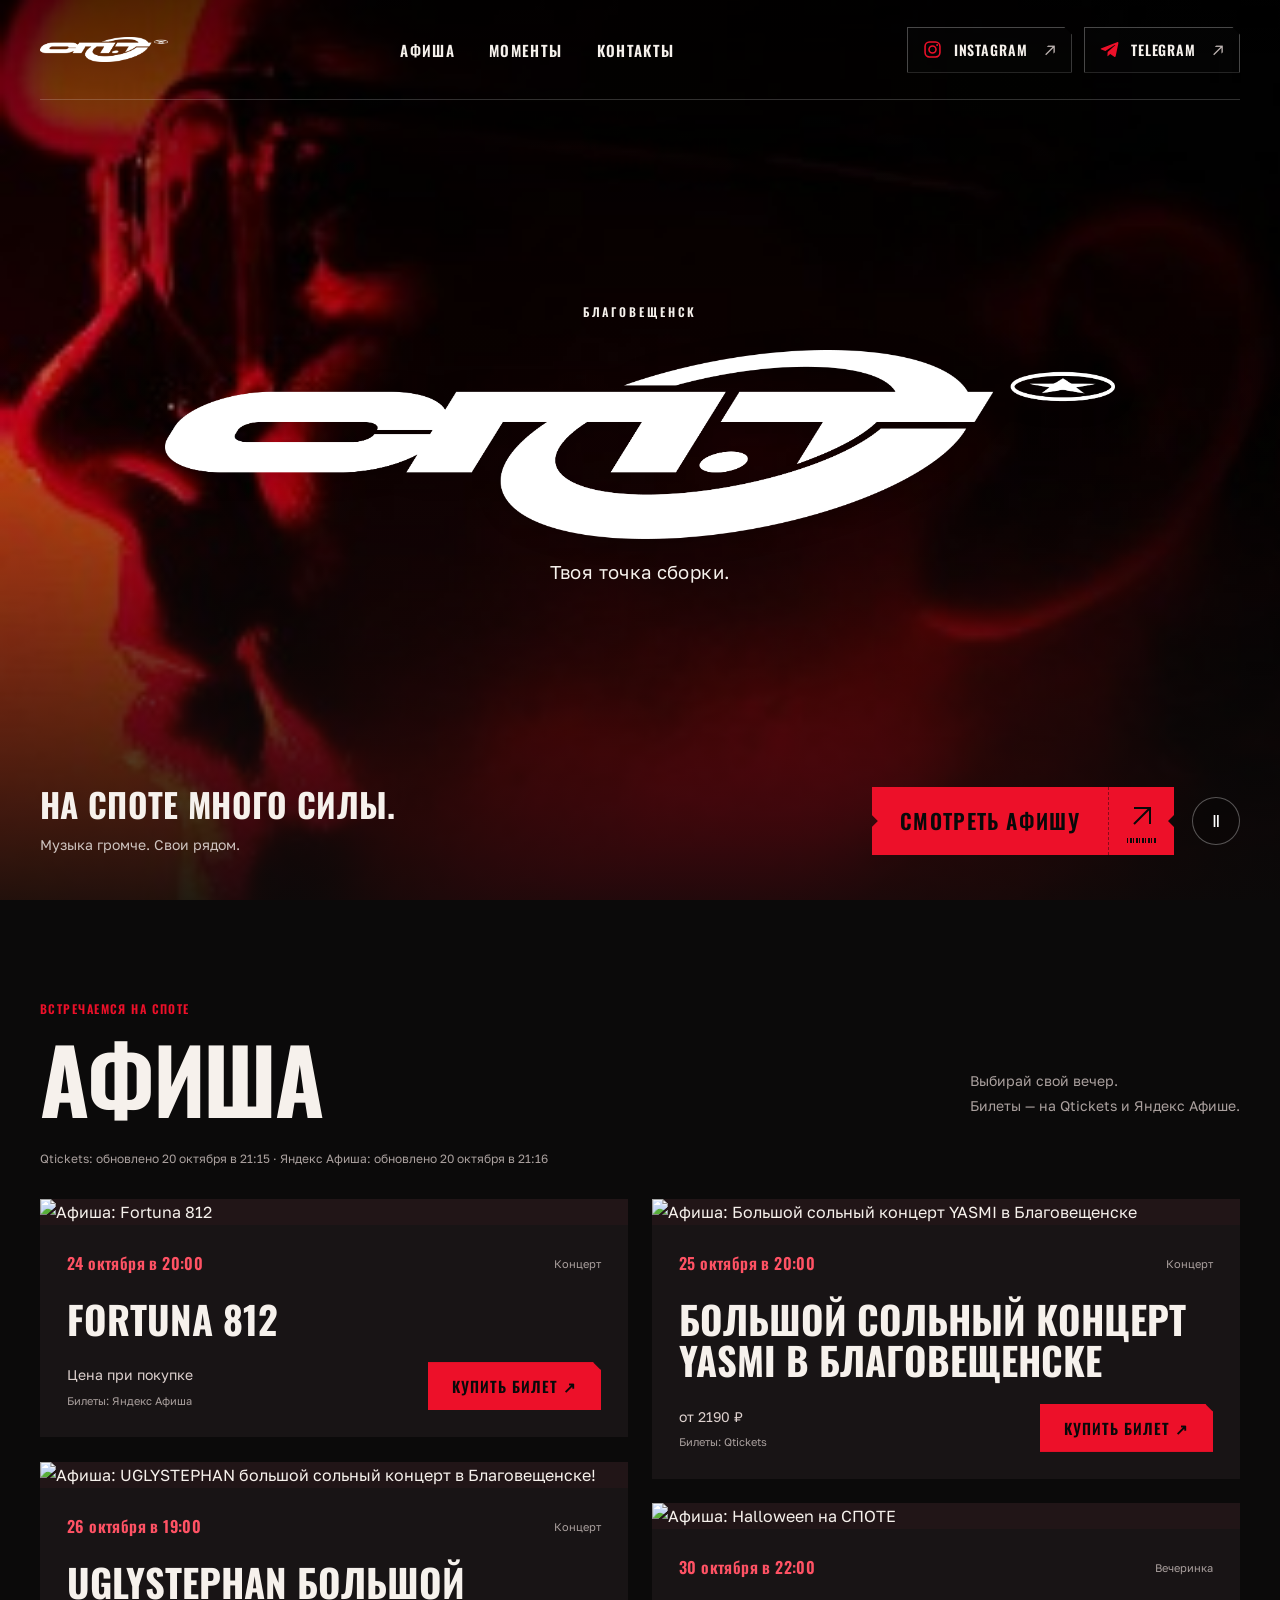
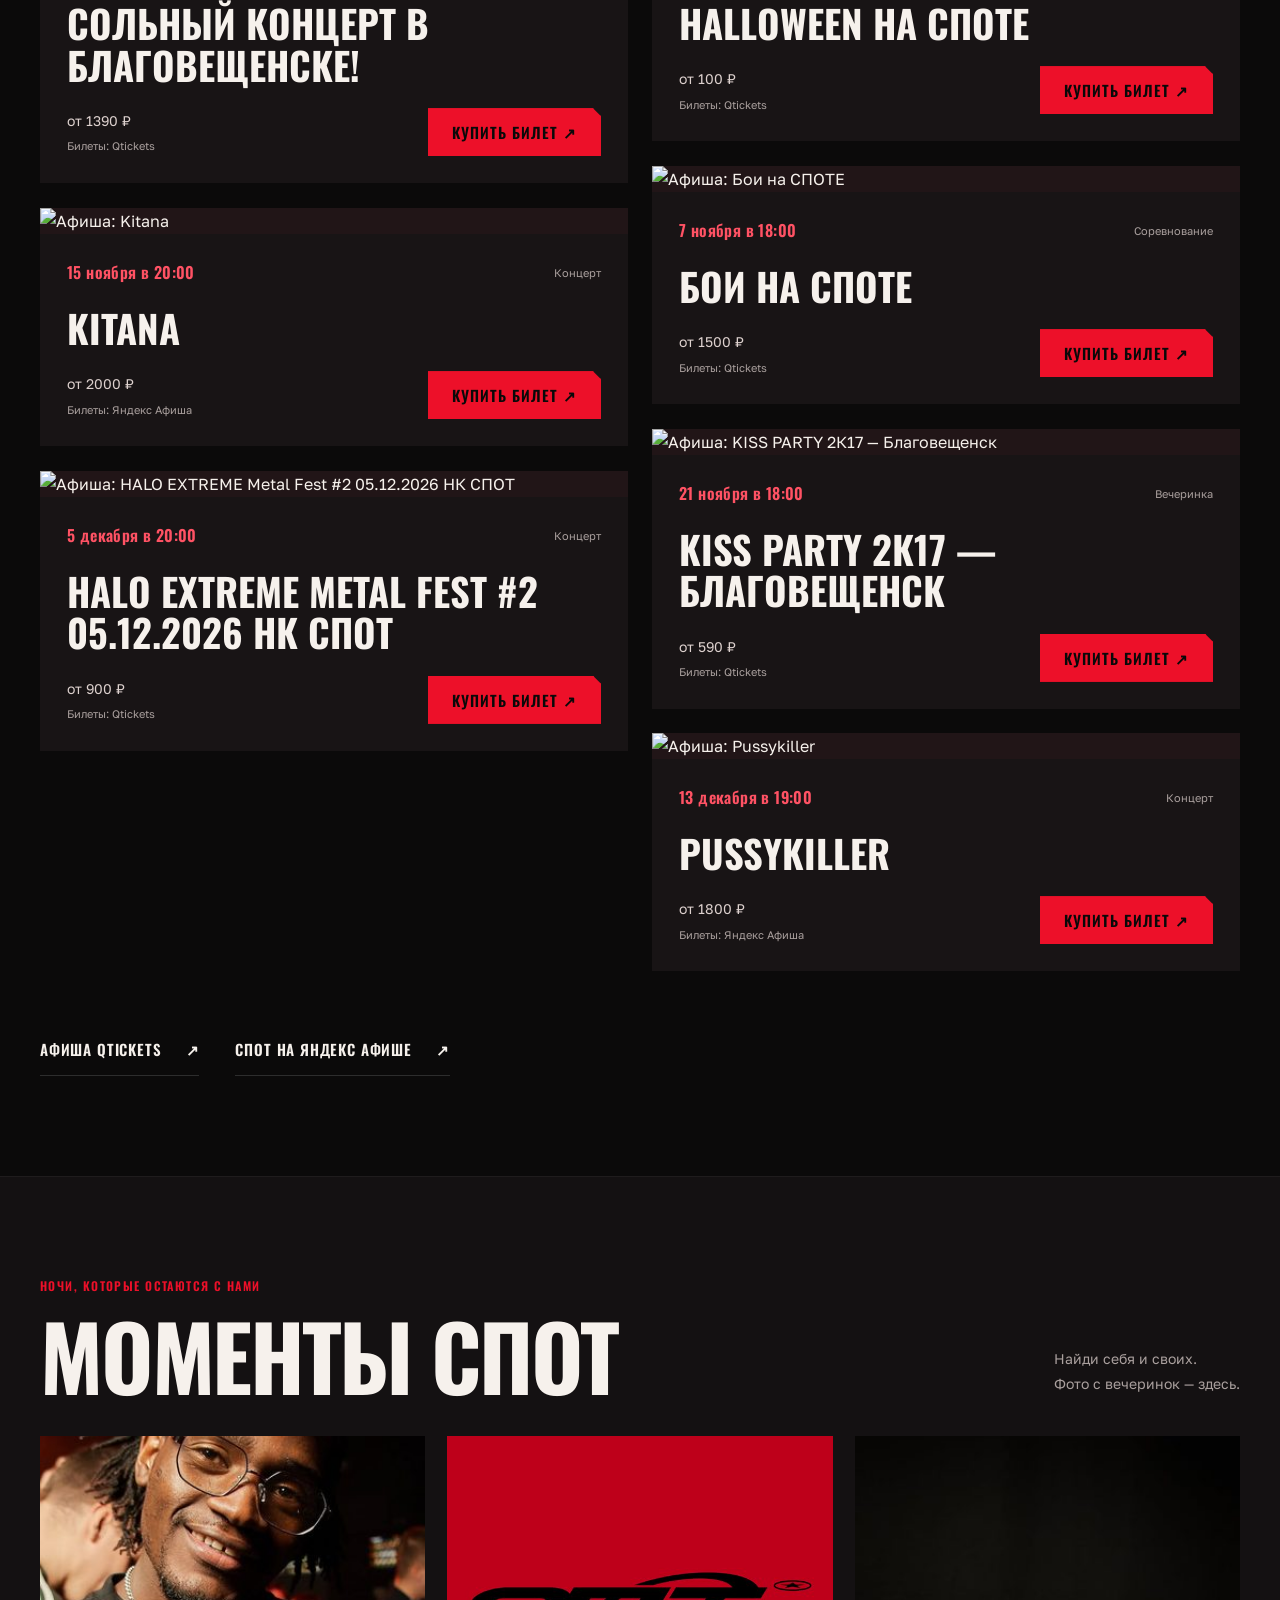
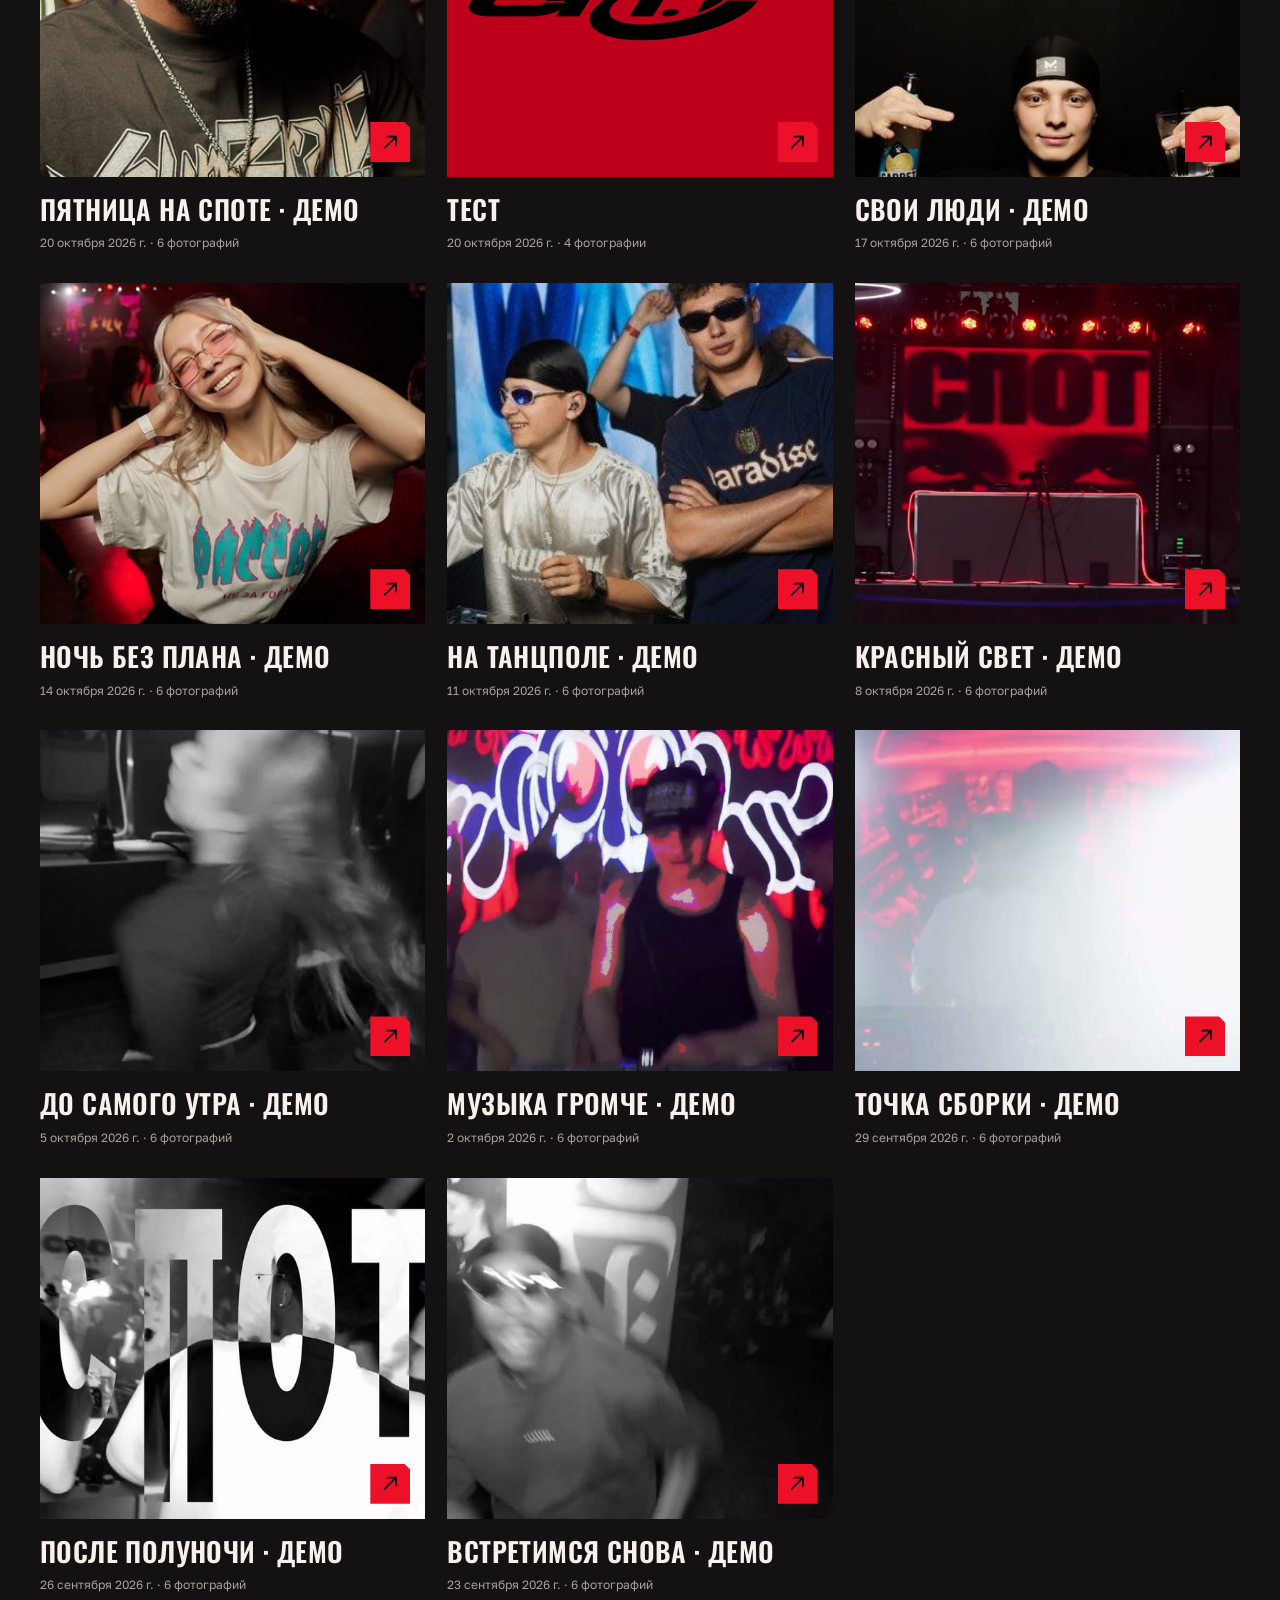
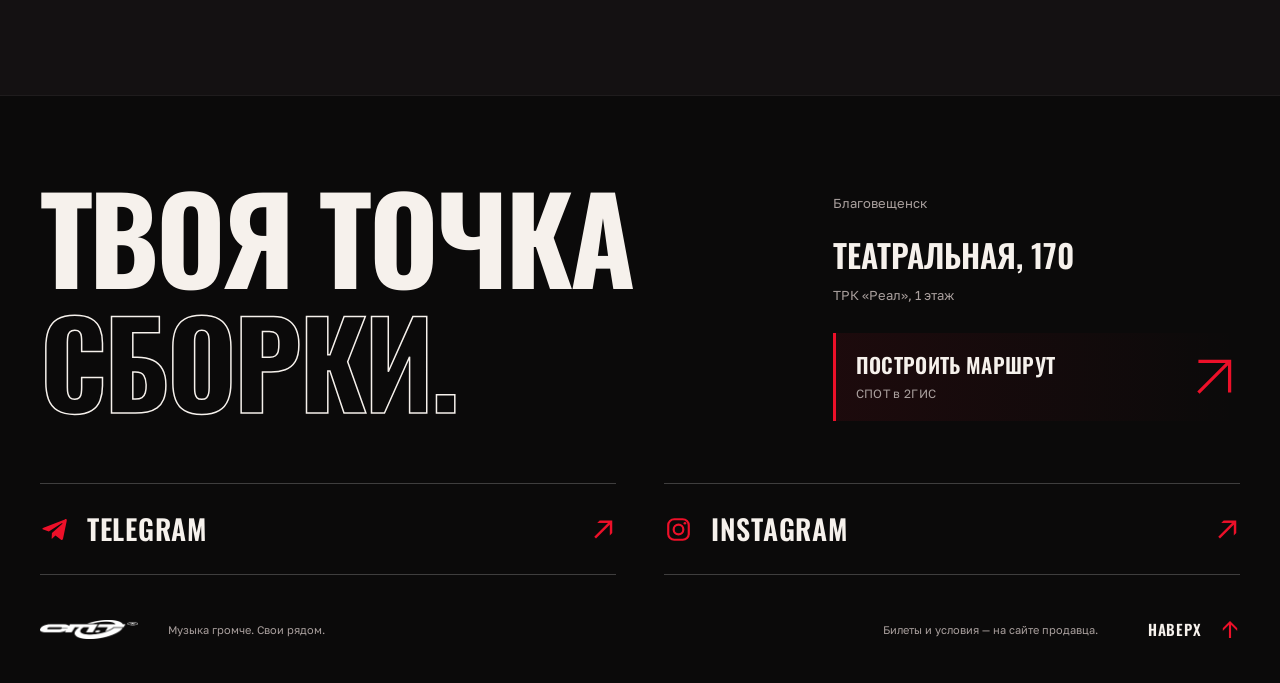
==== public-preview/index.html @ ce78217f "Publish SPOT website and public GitHub Pages preview" ====
<!doctype html>
<html lang="ru">
<head>
  <meta charset="utf-8">
  <meta name="viewport" content="width=device-width, initial-scale=1">
  <meta name="theme-color" content="#0b0a0a">
  <meta name="description" content="СПОТ в Благовещенске. Афиша концертов и вечеринок, билеты и фотографии с твоих любимых ночей.">
  <title>СПОТ — твоя точка сборки</title>
  <link rel="icon" href="assets/spot-logo.jpg">
  <link rel="preload" href="assets/golos-400.ttf" as="font" type="font/ttf" crossorigin>
  <link rel="preload" href="assets/oswald-700.ttf" as="font" type="font/ttf" crossorigin>
  <link rel="preload" href="assets/лого спот.png" as="image">
  <link rel="stylesheet" href="fonts.css">
  <link rel="stylesheet" href="styles.css">
  <link rel="stylesheet" href="assets/entry-loader.css">
  <script src="assets/entry-loader.js"></script>
  <script src="preview-adapter.js"></script>
  <script src="app.js" defer></script>
</head>
<body>
  <div id="entry-loader" class="entry-loader" aria-hidden="true">
    <div class="entry-logo" aria-hidden="true">
      <img class="entry-piece" src="assets/лого спот.png" alt="" width="6327" height="1258">
      <img class="entry-piece" src="assets/лого спот.png" alt="" width="6327" height="1258">
      <img class="entry-piece" src="assets/лого спот.png" alt="" width="6327" height="1258">
      <img class="entry-piece" src="assets/лого спот.png" alt="" width="6327" height="1258">
    </div>
    <svg class="entry-star" viewBox="0 0 50 50" fill="currentColor" aria-hidden="true"><path d="m25 2 6.7 14.1 15.5 2.3L36 29.4l2.6 15.5L25 37.6l-13.6 7.3L14 29.4 2.8 18.4l15.5-2.3Z"/></svg>
  </div>
  <a class="skip-link" href="#events">Перейти к афише</a>
  <main>
    <section class="hero" aria-label="Клуб СПОТ">
      <video id="hero-video" class="hero-video" autoplay muted loop playsinline preload="metadata" poster="assets/red-portrait.jpg" aria-label="Видео с вечеринок СПОТа"><source src="assets/spot-reel.mp4" type="video/mp4"></video>
      <div class="hero-shade" aria-hidden="true"></div>
      <header class="header wrap">
        <a class="brand" href="#" aria-label="СПОТ — на главную"><img src="assets/лого спот.png" alt="СПОТ" width="6327" height="1258"></a>
        <nav aria-label="Главная навигация"><a href="#events">Афиша</a><a href="#moments">Моменты</a><a href="#place">Контакты</a></nav>
        <div class="header-socials"><a class="social-link social-chip" href="https://www.instagram.com/spot.blg/" target="_blank" rel="noreferrer" aria-label="Instagram СПОТ — открыть в новой вкладке"><svg class="social-icon" viewBox="0 0 24 24" fill="none" aria-hidden="true" focusable="false"><rect x="3.5" y="3.5" width="17" height="17" rx="5" stroke="currentColor" stroke-width="1.8"/><circle cx="12" cy="12" r="4" stroke="currentColor" stroke-width="1.8"/><circle cx="17.3" cy="6.8" r="1.1" fill="currentColor"/></svg><span class="social-name">Instagram</span><span class="social-arrow" aria-hidden="true">↗</span></a><a class="social-link social-chip" href="https://t.me/spotblg" target="_blank" rel="noreferrer" aria-label="Telegram СПОТ — открыть в новой вкладке"><svg class="social-icon" viewBox="0 0 24 24" aria-hidden="true" focusable="false"><path fill="currentColor" d="M20.6 3.8 2.9 10.6c-1.2.5-1.2 1.2-.2 1.5l4.6 1.5 10.6-6.7c.5-.3 1-.1.6.3l-8.6 7.7-.3 4.7c.5 0 .7-.2 1-.5l2.2-2.1 4.6 3.4c.9.5 1.5.2 1.7-.9l3-14.5c.3-1.4-.5-2-1.5-1.4Z"/></svg><span class="social-name">Telegram</span><span class="social-arrow" aria-hidden="true">↗</span></a></div>
      </header>
      <div class="hero-center wrap"><span class="hero-city">Благовещенск</span><h1><img class="hero-logo" src="assets/лого спот.png" alt="СПОТ" width="6327" height="1258"></h1><p>Твоя точка сборки.</p></div>
      <div class="hero-bottom wrap"><div><p class="hero-motto">На СПОТе много силы.</p><p class="hero-note">Музыка громче. Свои рядом.</p></div><div class="hero-controls"><a class="button primary ticket-button" href="#events" aria-label="Смотреть афишу"><span class="ticket-label">Смотреть афишу</span><span class="ticket-stub" aria-hidden="true"><svg viewBox="0 0 28 28" fill="none"><path d="M6 6h16v16M22 6 6 22" stroke="currentColor" stroke-width="2"/></svg><span class="ticket-barcode"></span></span></a><button class="video-toggle" type="button" aria-label="Приостановить видео" aria-pressed="false"><span aria-hidden="true">Ⅱ</span></button></div></div>
    </section>
    <section class="section wrap" id="events" aria-labelledby="events-title">
      <div class="section-head"><div><span class="section-kicker">Встречаемся на СПОТе</span><h2 id="events-title">Афиша</h2></div><p>Выбирай свой вечер.<br>Билеты — на Qtickets и Яндекс Афише.</p></div>
      <p id="events-status" class="source-note" role="status">Загружаем афишу СПОТа…</p>
      <div id="events-grid" class="events-grid" aria-busy="true"></div>
      <div class="calendar-links"><a class="under-link" href="https://blagoveshensk.qtickets.events/" target="_blank" rel="noreferrer">Афиша Qtickets <span aria-hidden="true">↗</span></a><a class="under-link" href="https://afisha.yandex.ru/blagoveshchensk/concert/places/spot-blagoveshchensk" target="_blank" rel="noreferrer">СПОТ на Яндекс Афише <span aria-hidden="true">↗</span></a></div>
    </section>
    <section class="moments-section" id="moments" aria-labelledby="moments-title"><div class="wrap section">
      <div class="section-head"><div><span class="section-kicker">Ночи, которые остаются с нами</span><h2 id="moments-title">Моменты СПОТ</h2></div><p>Найди себя и своих.<br>Фото с вечеринок — здесь.</p></div>
      <div id="albums-grid" class="albums-grid" aria-busy="true"></div>
      <p id="albums-status" class="empty-message" role="status">Загружаем фотоальбомы…</p>
    </div></section>
  </main>
  <footer class="club-footer" id="place" aria-labelledby="place-title">
    <div class="footer-content wrap">
      <div class="footer-main">
        <h2 id="place-title">Твоя точка<br><span>сборки.</span></h2>
        <div class="footer-destination">
          <p class="footer-city">Благовещенск</p>
          <p class="footer-address">Театральная, 170<span>ТРК «Реал», 1 этаж</span></p>
          <a class="footer-route" href="https://2gis.ru/blagoveshensk/firm/70000001110675808" target="_blank" rel="noreferrer" aria-label="Построить маршрут в 2ГИС"><span>Построить маршрут<small>СПОТ в 2ГИС</small></span><svg viewBox="0 0 40 40" fill="none" aria-hidden="true"><path d="M8 8h24v24M32 8 8 32" stroke="currentColor" stroke-width="2.5"/></svg></a>
        </div>
      </div>
      <div class="footer-socials"><a class="social-link social-chip" href="https://t.me/spotblg" target="_blank" rel="noreferrer" aria-label="Telegram СПОТ — открыть в новой вкладке"><svg class="social-icon" viewBox="0 0 24 24" aria-hidden="true" focusable="false"><path fill="currentColor" d="M20.6 3.8 2.9 10.6c-1.2.5-1.2 1.2-.2 1.5l4.6 1.5 10.6-6.7c.5-.3 1-.1.6.3l-8.6 7.7-.3 4.7c.5 0 .7-.2 1-.5l2.2-2.1 4.6 3.4c.9.5 1.5.2 1.7-.9l3-14.5c.3-1.4-.5-2-1.5-1.4Z"/></svg><span class="social-name">Telegram</span><span class="social-arrow" aria-hidden="true">↗</span></a><a class="social-link social-chip" href="https://www.instagram.com/spot.blg/" target="_blank" rel="noreferrer" aria-label="Instagram СПОТ — открыть в новой вкладке"><svg class="social-icon" viewBox="0 0 24 24" fill="none" aria-hidden="true" focusable="false"><rect x="3.5" y="3.5" width="17" height="17" rx="5" stroke="currentColor" stroke-width="1.8"/><circle cx="12" cy="12" r="4" stroke="currentColor" stroke-width="1.8"/><circle cx="17.3" cy="6.8" r="1.1" fill="currentColor"/></svg><span class="social-name">Instagram</span><span class="social-arrow" aria-hidden="true">↗</span></a></div>
      <div class="footer-bottom"><a class="brand" href="#" aria-label="СПОТ — на главную"><img src="assets/лого спот.png" alt="СПОТ" width="6327" height="1258" loading="lazy"></a><span>Музыка громче. Свои рядом.</span><span>Билеты и условия — на сайте продавца.</span><a href="#" class="footer-top">Наверх <span aria-hidden="true">↑</span></a></div>
    </div>
  </footer>
  <dialog id="album-dialog" class="album-dialog" aria-labelledby="album-title">
    <div class="album-toolbar"><div><p class="album-meta" id="album-meta"></p><h2 id="album-title">Фотоальбом</h2></div><div class="album-tools"><a id="download-album" class="button subtle" href="#">Скачать альбом <span aria-hidden="true">↓</span></a><button class="icon-button close-dialog" type="button" aria-label="Закрыть альбом">×</button></div></div>
    <p id="album-error" class="empty-message" role="status"></p><div id="photo-grid" class="photo-grid"></div>
    <div id="photo-viewer" class="photo-viewer" hidden><div class="viewer-top"><button id="back-to-album" class="button subtle" type="button">← Все фотографии</button><span id="photo-counter" aria-live="polite"></span><button class="icon-button close-dialog" type="button" aria-label="Закрыть просмотр">×</button></div><div class="viewer-stage"><button id="previous-photo" class="viewer-arrow previous" type="button" aria-label="Предыдущая фотография">←</button><img id="full-photo" alt=""><button id="next-photo" class="viewer-arrow next" type="button" aria-label="Следующая фотография">→</button></div><div class="viewer-bottom"><span id="photo-filename"></span><a id="download-photo" class="button primary" href="#" download>Скачать оригинал <span aria-hidden="true">↓</span></a></div></div>
  </dialog>
</body>
</html>
---- public-preview/fonts.css ----
@font-face{font-family:'Golos Text';src:url('assets/golos-400.ttf') format('truetype');font-style:normal;font-weight:400;font-display:swap}
@font-face{font-family:'Golos Text';src:url('assets/golos-500.ttf') format('truetype');font-style:normal;font-weight:500;font-display:swap}
@font-face{font-family:'Golos Text';src:url('assets/golos-600.ttf') format('truetype');font-style:normal;font-weight:600;font-display:swap}
@font-face{font-family:'Golos Text';src:url('assets/golos-700.ttf') format('truetype');font-style:normal;font-weight:700;font-display:swap}
@font-face{font-family:Oswald;src:url('assets/oswald-600.ttf') format('truetype');font-style:normal;font-weight:600;font-display:swap}
@font-face{font-family:Oswald;src:url('assets/oswald-700.ttf') format('truetype');font-style:normal;font-weight:700;font-display:swap}
---- public-preview/styles.css ----
:root{--bg:#0b0a0a;--surface:#181516;--text:#f6f1ec;--muted:#aaa09e;--red:#ed1029;--line:#ffffff24;--font:Arial,Helvetica,sans-serif;color-scheme:dark}
*{box-sizing:border-box}html{scroll-behavior:smooth;scroll-padding-top:24px}body{margin:0;background:var(--bg);color:var(--text);font:14px/1.6 var(--font);-webkit-font-smoothing:antialiased}a{color:inherit;text-decoration:none}button,input{font:inherit}button{cursor:pointer}button:disabled{cursor:wait;opacity:.6}a,button{touch-action:manipulation;-webkit-tap-highlight-color:transparent}img{max-width:100%}a:focus-visible,button:focus-visible{outline:2px solid white;outline-offset:5px}::selection{background:var(--red);color:#fff}[hidden]{display:none!important}.wrap{width:min(1320px,calc(100% - 80px));margin-inline:auto}.skip-link{position:fixed;top:12px;left:12px;padding:12px;background:var(--red);transform:translateY(-150%);z-index:100}.skip-link:focus{transform:none}
.hero{height:min(960px,100svh);min-height:610px;position:relative;isolation:isolate;display:flex;flex-direction:column;overflow:hidden;background:#160b0e}.hero-video{position:absolute;inset:0;width:100%;height:100%;object-fit:cover;object-position:center 40%;z-index:-3}.hero-shade{position:absolute;inset:0;z-index:-2;background:linear-gradient(#0009,transparent 35%,#09090915 50%,#0b0a0ae0),#0003}.header{height:100px;flex:0 0 auto;display:flex;align-items:center;justify-content:space-between;border-bottom:1px solid #ffffff30;gap:22px}.brand{display:inline-flex;line-height:0}.brand img{width:128px;height:auto;filter:invert(1)}nav{display:flex;gap:40px}nav a,.social-link{font-size:12px;font-weight:600}.social-link{display:flex;align-items:center;gap:26px}nav a:hover,.social-link:hover{color:#ff5264}.hero-center{margin-block:auto;text-align:center;padding:55px 0}.hero-city{font-size:11px;letter-spacing:.3em;text-transform:uppercase}.hero-center h1{margin:26px auto 18px;line-height:0;width:min(950px,86%)}.hero-logo{width:100%;height:auto;filter:invert(1);drop-shadow:0 2px 12px #000}.hero-center>p{font-size:clamp(14px,1.5vw,20px);letter-spacing:.06em;margin:0}.hero-bottom{display:flex;justify-content:space-between;align-items:center;padding-bottom:44px;gap:24px}.hero-motto{font-size:clamp(20px,2.1vw,30px);font-weight:800;letter-spacing:-.03em;margin:0 0 4px}.hero-note{font-size:12px;color:#c8bfbb;margin:0}.hero-controls{display:flex;align-items:center;gap:14px}.button{display:inline-flex;align-items:center;justify-content:center;gap:28px;padding:14px 22px;min-height:48px;border:1px solid transparent;font-size:12px;font-weight:600;line-height:1.4;color:var(--text);text-decoration:none;transition:background .2s,border-color .2s}.button.primary{background:var(--red);border-color:var(--red)}.button.primary:hover{background:#ff2941}.button.subtle{background:transparent;border-color:var(--line)}.button.subtle:hover{border-color:#ffffff80}.video-toggle,.icon-button{display:grid;place-items:center;width:48px;height:48px;border:1px solid #ffffff50;background:#0002;color:#fff;font-size:20px;flex-shrink:0}.video-toggle{border-radius:50%;font-size:16px}.video-toggle:hover{background:#ffffff20}.section{padding-block:100px}.section-head{display:flex;justify-content:space-between;align-items:flex-end;gap:30px;margin-bottom:35px}.section-kicker{font-size:10px;letter-spacing:.13em;color:var(--red);display:block;margin-bottom:14px}.section-head h2,.place h2{font-size:clamp(46px,6.3vw,80px);line-height:1.02;letter-spacing:-.05em;margin:0;font-weight:800}.section-head>p{font-size:12px;color:var(--muted);line-height:1.8;margin:0 0 4px;max-width:300px}.source-note{color:var(--muted);font-size:10px;margin:-14px 0 30px;min-height:16px}.events-grid{display:grid;grid-template-columns:repeat(2,minmax(0,1fr));gap:24px}.event{background:#181415;display:flex;flex-direction:column;min-width:0}.event-poster{display:block;width:100%;height:auto;aspect-ratio:auto;object-fit:contain;background:#211517}.event-info{padding:25px 26px;display:flex;flex-direction:column;gap:18px;flex:1}.event-meta,.event-bottom{display:flex;align-items:center;justify-content:space-between;gap:12px;flex-wrap:wrap}.event-date{color:#ff5264;font-size:12px}.event-category{font-size:10px;color:var(--muted)}.event h3{font-size:clamp(23px,2.7vw,36px);line-height:1.12;margin:0;font-weight:800;letter-spacing:-.03em}.event-bottom{margin-top:auto}.event-price{font-size:12px;color:#ddd1ce}.event .button{min-height:44px;padding:12px 18px;font-size:11px;gap:20px}.under-link{display:inline-flex;gap:45px;padding-block:13px;border-bottom:1px solid var(--line);margin-top:27px;font-size:11px}.under-link:hover{color:var(--red)}.moments-section{background:#141112;border-block:1px solid #ffffff0c}.albums-grid{display:grid;grid-template-columns:repeat(3,minmax(0,1fr));gap:30px 22px}.album-card{border:0;background:none;color:var(--text);padding:0;text-align:left;min-width:0}.album-cover{aspect-ratio:1.13;position:relative;overflow:hidden;background:#25171b}.album-cover img{display:block;width:100%;height:100%;object-fit:cover;transition:transform .4s}.album-card:hover img{transform:scale(1.035)}.album-open{position:absolute;bottom:15px;right:15px;width:38px;height:38px;border-radius:50%;background:var(--red);display:grid;place-items:center;font-size:20px}.album-card h3{font-size:19px;line-height:1.3;margin:17px 0 7px;letter-spacing:-.025em}.album-card p{color:var(--muted);font-size:11px;margin:0}.empty-message{font-size:13px;line-height:1.8;color:var(--muted);padding-block:22px;max-width:520px}.empty-message:empty{display:none}.place{padding:58px;display:grid;grid-template-columns:1fr 1fr;gap:50px;background:#1a1516;border-left:3px solid var(--red)}.place h2{font-size:clamp(48px,5.5vw,74px)}.place-details>p{font-size:12px;color:var(--muted)}.place-details .address{font-size:22px;line-height:1.6;color:var(--text);margin-top:0}.place-socials{display:flex;gap:30px;font-size:11px;margin-top:23px}.place-socials a:hover{color:var(--red)}footer{display:flex;justify-content:space-between;align-items:center;gap:24px;padding-block:35px;border-top:1px solid var(--line);font-size:10px;color:var(--muted)}footer .brand img{width:95px}
/* One accessible dialog hosts both the album grid and its photograph viewer. */
body.dialog-open{overflow:hidden}.album-dialog{width:min(1280px,calc(100% - 48px));max-height:92svh;border:1px solid #ffffff25;padding:30px;background:#121010;color:var(--text);overscroll-behavior:contain}.album-dialog::backdrop{background:#000d;backdrop-filter:blur(6px)}.album-toolbar{display:flex;justify-content:space-between;gap:24px;align-items:flex-start;margin-bottom:30px}.album-toolbar h2{font-size:clamp(24px,3vw,40px);line-height:1.2;letter-spacing:-.035em;margin:4px 0 0;overflow-wrap:anywhere}.album-meta{font-size:11px;color:var(--muted);margin:0}.album-tools{display:flex;gap:12px;align-items:center}.icon-button{background:transparent;border-color:var(--line);font-size:28px}.photo-grid{display:grid;grid-template-columns:repeat(4,minmax(0,1fr));gap:12px}.photo-tile{padding:0;border:0;background:#20191a;position:relative;aspect-ratio:1;overflow:hidden}.photo-tile img{display:block;width:100%;height:100%;object-fit:cover;transition:opacity .2s}.photo-tile:hover img{opacity:.75}.photo-viewer{position:fixed;inset:0;z-index:3;background:#0d0b0b;display:flex;flex-direction:column;padding:22px 28px;overscroll-behavior:contain}.viewer-top,.viewer-bottom{display:flex;justify-content:space-between;gap:20px;align-items:center;flex:0 0 auto;font-size:11px;color:var(--muted)}.viewer-top .button{min-height:42px;padding:10px 16px}.viewer-top .icon-button{width:42px;height:42px}.viewer-stage{min-height:0;flex:1;position:relative;display:flex;justify-content:center;align-items:center;margin-block:16px}.viewer-stage>img{display:block;width:100%;height:100%;object-fit:contain}.viewer-arrow{position:absolute;top:50%;transform:translateY(-50%);width:46px;height:46px;background:#0b0a0abb;border:1px solid #ffffff50;color:#fff;font-size:23px;z-index:1;border-radius:50%}.viewer-arrow.previous{left:0}.viewer-arrow.next{right:0}.viewer-bottom{padding-top:5px}.viewer-bottom>span{overflow:hidden;text-overflow:ellipsis;white-space:nowrap}.viewer-bottom .button{flex-shrink:0}
@media(min-width:1800px){.hero-center h1{width:1000px}}@media(max-width:900px){.wrap{width:calc(100% - 48px)}.header{height:82px}nav{gap:25px}.hero{min-height:620px}.hero-center h1{width:94%}.section{padding-block:75px}.section-head h2{font-size:56px}.albums-grid{grid-template-columns:repeat(2,minmax(0,1fr))}.event-info{padding:22px}.place{padding:38px;gap:25px}.photo-grid{grid-template-columns:repeat(3,minmax(0,1fr))}.album-tools .button{gap:15px;font-size:11px;padding-inline:15px}}
@media(max-width:600px){.wrap{width:calc(100% - 36px)}.hero{height:92svh;min-height:560px;max-height:860px}.header{height:76px;gap:16px}.brand img{width:90px}nav{gap:19px}nav a{font-size:11px}nav a:last-child{display:none}.header .social-link{font-size:10px;gap:8px}.hero-center{padding:40px 0}.hero-center h1{width:100%;margin-block:26px 22px}.hero-city{font-size:9px;letter-spacing:.25em}.hero-center>p{font-size:14px}.hero-video{object-position:48% center}.hero-bottom{display:block;padding-bottom:28px}.hero-motto{font-size:24px}.hero-note{font-size:11px}.hero-controls{margin-top:22px;justify-content:space-between}.hero-controls .button{min-height:48px;gap:28px}.video-toggle{width:44px;height:44px}.section{padding-block:60px}.section-head{flex-direction:column;align-items:flex-start;gap:20px;margin-bottom:28px}.section-head h2{font-size:clamp(42px,10.5vw,62px)}.section-kicker{font-size:9px;margin-bottom:11px}.section-head>p{font-size:11px}.source-note{font-size:9px;line-height:1.7;margin-top:-8px}.events-grid{grid-template-columns:1fr;gap:20px}.event-info{padding:22px;gap:19px}.event h3{font-size:29px}.event-date{font-size:12px}.event-category{font-size:9px}.albums-grid{gap:26px 12px}.album-cover{aspect-ratio:.86}.album-open{bottom:10px;right:10px;width:30px;height:30px;font-size:17px}.album-card h3{font-size:16px;margin-top:13px;overflow-wrap:anywhere}.album-card p{font-size:9px}.empty-message{font-size:12px}.place{grid-template-columns:1fr;padding:30px 24px;gap:30px}.place h2{font-size:53px}.place-details .address{font-size:19px}footer{align-items:flex-start;flex-wrap:wrap;gap:22px;font-size:9px}footer>span:last-child{width:100%}.album-dialog{width:100%;height:100svh;max-height:100svh;max-width:100%;margin:0;border:0;padding:22px 16px}.album-toolbar{gap:15px;flex-wrap:wrap;margin-bottom:24px}.album-toolbar>div:first-child{max-width:calc(100% - 60px)}.album-toolbar h2{font-size:27px}.album-tools{width:100%;justify-content:space-between}.album-tools .icon-button{position:absolute;right:16px;top:22px;width:40px;height:40px}.album-tools .button{min-height:42px;font-size:10px}.photo-grid{grid-template-columns:repeat(2,minmax(0,1fr));gap:8px}.photo-viewer{padding:15px 12px max(18px,env(safe-area-inset-bottom))}.viewer-top{gap:9px}.viewer-top .button{font-size:10px;padding-inline:10px;gap:10px}.viewer-top .icon-button{width:36px;height:36px}.viewer-stage{margin-block:13px}.viewer-arrow{width:36px;height:36px;font-size:20px}.viewer-bottom{gap:10px;flex-wrap:wrap;justify-content:center}.viewer-bottom>span{width:100%;text-align:center;font-size:9px}.viewer-bottom .button{font-size:11px}.album-meta{font-size:10px}}
@media(prefers-reduced-motion:reduce){html{scroll-behavior:auto}*,*:before,*:after{transition:none!important;animation:none!important}}

/* Club-poster typography: condensed display type, ticket cuts and social stamps. */
:root{--font:'Golos Text',Arial,sans-serif;--display:Oswald,'Arial Narrow',Impact,sans-serif}
body{font-size:16px;line-height:1.65}
.hero-logo{filter:invert(1) drop-shadow(0 3px 12px #0003)}
nav{gap:34px}
nav a{font:600 15px/1.2 var(--display);text-transform:uppercase;letter-spacing:.09em;position:relative;padding-block:12px}
nav a:after{content:'';position:absolute;left:0;bottom:4px;width:0;height:2px;background:var(--red);transition:width .2s ease}
nav a:hover:after,nav a:focus-visible:after{width:100%}
.header-socials{display:flex;align-items:center;gap:12px}
.social-link{position:relative;display:inline-flex;align-items:center;justify-content:flex-start;gap:11px;min-height:46px;padding:10px 14px;background:#09090970;border:1px solid #ffffff45;color:var(--text);font:600 14px/1 var(--display);letter-spacing:.065em;text-transform:uppercase;clip-path:polygon(0 0,calc(100% - 8px) 0,100% 8px,100% 100%,0 100%);transition:color .22s,background .22s,border-color .22s}
.social-icon{display:block;width:21px;height:21px;flex-shrink:0;color:var(--red);transition:color .22s,transform .22s}
.social-arrow{font:400 16px/1 var(--font);margin-left:5px;color:#bfb5b3;transition:color .22s,transform .22s}
.social-link:hover,.place-socials .social-link:hover{color:#0b0a0a;background:var(--red);border-color:var(--red)}
.social-link:hover .social-icon,.social-link:hover .social-arrow{color:#0b0a0a}
.social-link:hover .social-icon{transform:rotate(-8deg)}
.social-link:hover .social-arrow{transform:translate(2px,-2px)}
.social-link:focus-visible{outline:none;background:var(--red);color:#0b0a0a;box-shadow:inset 0 0 0 2px white}
.social-link:focus-visible .social-icon,.social-link:focus-visible .social-arrow{color:#0b0a0a}
.hero-city{font:600 12px/1.4 var(--display);letter-spacing:.24em;text-transform:uppercase}
.hero-center>p{font-size:clamp(15px,1.45vw,20px);letter-spacing:.02em}
.hero-motto{font:700 clamp(25px,2.6vw,36px)/1.14 var(--display);letter-spacing:.01em;text-transform:uppercase;margin-bottom:9px}
.hero-note{font-size:14px;color:#cfc4c0}
.hero-controls{gap:18px}
.button{position:relative;min-height:52px;padding:15px 25px;border-radius:0;font:600 16px/1.2 var(--display);letter-spacing:.075em;text-transform:uppercase;gap:28px}
.button.primary{background:var(--red);border-color:var(--red);color:#090909;clip-path:polygon(0 0,calc(100% - 8px) 0,100% 8px,100% 100%,0 100%)}
.button.primary:hover{background:#ff3149;border-color:#ff3149}
.button.primary:focus-visible{outline:none;box-shadow:inset 0 0 0 2px #fff}
.hero-controls>.ticket-button{min-width:284px;min-height:68px;align-items:stretch;justify-content:space-between;gap:0;padding:0;border:0;clip-path:polygon(0 0,100% 0,100% calc(50% - 6px),calc(100% - 6px) 50%,100% calc(50% + 6px),100% 100%,0 100%,0 calc(50% + 6px),6px 50%,0 calc(50% - 6px));transition:background .22s,transform .22s}
.ticket-label{display:flex;align-items:center;padding:18px 28px;font:600 21px/1.1 var(--display);letter-spacing:.065em;white-space:nowrap}
.ticket-stub{position:relative;width:66px;flex-shrink:0;display:flex;align-items:center;justify-content:center;border-left:1px dashed #09090970;padding-bottom:10px}
.ticket-stub svg{width:28px;height:28px;transition:transform .25s}
.ticket-barcode{position:absolute;bottom:12px;left:18px;right:18px;height:5px;background:repeating-linear-gradient(90deg,#090909 0 1px,transparent 1px 3px,#090909 3px 5px,transparent 5px 6px)}
.ticket-button:hover{transform:translateY(-3px)}
.ticket-button:hover .ticket-stub svg{transform:translate(3px,-3px)}
.video-toggle{width:48px;height:48px;font-size:17px}
.section-head{gap:36px;margin-bottom:36px}
.events-grid{align-items:start}
@media(min-width:601px){.events-grid{grid-auto-rows:1px;row-gap:0}}
@media(max-width:600px){.event{grid-row-end:auto!important}}
.event-price-line{display:flex;flex-direction:column;gap:6px}
.event-source{font-size:11px;line-height:1.5;color:var(--muted)}
.calendar-links{display:flex;flex-wrap:wrap;gap:8px 36px}
.section-head h2,.place h2{font-family:var(--display);font-weight:700;text-transform:uppercase;font-size:clamp(64px,7vw,98px);line-height:1;letter-spacing:-.025em}
.section-kicker{font:600 12px/1.5 var(--display);letter-spacing:.12em;text-transform:uppercase;margin-bottom:15px}
.section-head>p{font-size:14px;line-height:1.8;max-width:310px}
.source-note{font-size:12px;line-height:1.7;margin-block:-10px 30px}
.event-info{padding:27px;gap:23px}
.event h3{font:700 clamp(30px,3vw,42px)/1.08 var(--display);letter-spacing:0;text-transform:uppercase}
.event-date{font:600 16px/1.4 var(--display);letter-spacing:.025em;color:#ff5264}
.event-category{font-size:11px}
.event-price{font-size:14px}
.event .button{min-height:48px;min-width:173px;font:600 15px/1.2 var(--display);padding:13px 20px;letter-spacing:.07em}
.event-bottom{gap:18px}
.under-link{font:600 15px/1.5 var(--display);letter-spacing:.055em;text-transform:uppercase;gap:24px;padding-block:15px}
.album-card h3{font:600 27px/1.2 var(--display);letter-spacing:.015em;text-transform:uppercase;margin-block:16px 8px}
.album-card p{font-size:12px}
.album-open{width:40px;height:40px;font-size:22px;border-radius:0;clip-path:polygon(0 0,calc(100% - 6px) 0,100% 6px,100% 100%,0 100%);color:#090909}
.empty-message{font-size:14px;line-height:1.85}
.place{padding:62px;gap:48px;align-items:center}
.place h2{font-size:clamp(58px,6.5vw,90px);line-height:.98}
.place-details .address{font-size:24px;font-weight:500;letter-spacing:-.02em;line-height:1.55}
.place-details>p{font-size:14px}
.place-socials{display:flex;gap:12px;margin-top:22px}
.place-socials .social-link{min-width:146px;min-height:48px;font-size:15px;background:#09090940}
.place-socials .social-link:hover{background:var(--red)}
footer{font-size:11px;line-height:1.8}
.album-toolbar h2{font:600 clamp(28px,3vw,42px)/1.15 var(--display);letter-spacing:.01em;text-transform:uppercase}
.album-meta{font-size:12px}
.viewer-top,.viewer-bottom{font-size:12px}
.viewer-top .button{font:600 14px/1.3 var(--display);min-height:44px}
.viewer-bottom .button{font-size:15px;min-height:48px}
@media(max-width:1100px){
  nav{gap:25px}.header-socials{gap:9px}.social-link{padding-inline:12px;gap:9px;font-size:13px}.social-icon{width:19px;height:19px}
  .section-head h2{font-size:clamp(60px,7.5vw,84px)}.section-head>p{font-size:13px;max-width:260px}
  .place{padding:42px;gap:30px}.place-socials .social-link{min-width:130px;font-size:14px}
}
@media(max-width:850px){
  .header{height:90px}nav{gap:22px}nav a{font-size:14px}nav a:last-child{display:none}
  .hero-motto{font-size:28px}.hero-note{font-size:13px}.hero-controls{gap:14px}
  .hero-controls>.ticket-button{min-width:253px;min-height:64px}.ticket-label{font-size:19px;padding-inline:23px}.ticket-stub{width:58px}
  .section-head{gap:28px}.section-head h2{font-size:64px}.event h3{font-size:34px}.event-info{padding:24px}
  .place h2{font-size:64px}.place-socials{gap:9px;flex-wrap:wrap}
}
@media(max-width:600px){
  .header{height:100px;display:grid;grid-template-columns:1fr auto;grid-template-rows:58px 34px;gap:0 12px;align-content:start}
  .header>.brand{grid-column:1;grid-row:1}.header>.brand img{width:88px}
  .header-socials{grid-column:2;grid-row:1;gap:8px}
  .header .social-link{min-height:44px;padding:9px 10px;font:600 12px/1 var(--display);gap:8px;letter-spacing:.04em}
  .header .social-icon{width:17px;height:17px}.header .social-arrow{font-size:13px;margin-left:0}
  .header nav{grid-column:1/-1;grid-row:2;justify-content:center;gap:37px}
  .header nav a{font-size:14px;min-height:32px;display:flex;align-items:center;padding-block:7px}
  .header nav a:last-child{display:flex}
  .hero-city{font-size:11px}.hero-center>p{font-size:15px;letter-spacing:.03em}
  .hero-motto{font-size:clamp(26px,7vw,34px);line-height:1.16;letter-spacing:.005em}
  .hero-note{font-size:13px;margin-top:8px;line-height:1.6}
  .hero-bottom{padding-bottom:28px}.hero-controls{margin-top:23px;gap:16px}
  .hero-controls>.ticket-button{min-width:0;width:260px;max-width:calc(100% - 62px);min-height:62px;gap:0;padding:0;justify-content:space-between}
  .ticket-label{font-size:19px;padding:16px 22px;letter-spacing:.045em}.ticket-stub{width:58px}.ticket-stub svg{width:25px;height:25px}
  .ticket-barcode{left:16px;right:16px;bottom:11px}
  .video-toggle{width:44px;height:44px}
  .button{min-height:50px;font-size:15px;padding:14px 22px;gap:23px}
  .section-head{gap:20px;margin-bottom:28px}.section-head h2{font-size:clamp(50px,13vw,70px);line-height:1.03;letter-spacing:-.025em}
  .section-kicker{font-size:11px;letter-spacing:.1em;margin-bottom:12px}.section-head>p{font-size:13px;line-height:1.8;max-width:100%}
  .source-note{font-size:11px;line-height:1.7;margin-block:0 26px}
  .event-info{padding:23px;gap:21px}.event h3{font-size:clamp(28px,8.1vw,34px);line-height:1.1;overflow-wrap:anywhere}.event-date{font-size:15px}.event-category{font-size:10px}
  .event .button{min-height:48px;min-width:167px;font-size:14px;padding:13px 19px}.event-price{font-size:13px}.event-bottom{gap:14px}
  .under-link{font-size:14px;gap:22px}.album-card h3{font-size:23px;line-height:1.2;letter-spacing:0;margin-block:14px 7px}.album-card p{font-size:11px;line-height:1.7}
  .album-open{width:34px;height:34px;font-size:20px}.empty-message{font-size:13px;line-height:1.85}
  .place{padding:32px 24px;gap:30px}.place>div{min-width:0}.place h2{font-size:clamp(52px,16vw,64px);line-height:1}.place-details .address{font-size:22px;line-height:1.55}.place-details>p{font-size:13px}
  .place-details>.button{width:100%;min-height:52px;justify-content:space-between;gap:14px;font-size:15px;margin-top:7px;padding-inline:21px}
  .place-socials{display:grid;grid-template-columns:repeat(2,minmax(0,1fr));gap:10px;margin-top:20px}
  .place-socials .social-link{min-width:0;min-height:48px;font-size:14px;padding:11px 12px;gap:9px;letter-spacing:.04em}.place-socials .social-icon{width:19px;height:19px}.place-socials .social-arrow{font-size:14px;margin-left:auto}
  footer{font-size:10px;line-height:1.8}.album-toolbar h2{font-size:30px}.album-meta{font-size:11px}.album-tools .button{font-size:14px;min-height:44px}
  .viewer-top .button{font-size:12px;min-height:44px}.viewer-bottom .button{font-size:14px;min-height:48px}
}
@media(max-width:380px){.header .social-arrow{display:none}}
@media(max-width:350px){
  .header .social-name{display:none}.header .social-link{min-width:44px;justify-content:center}
  .ticket-label{font-size:17px;padding-inline:16px}.ticket-stub{width:48px}.ticket-barcode{left:12px;right:12px}
  .place-socials .social-link{font-size:12px;padding-inline:10px;gap:7px}.place-socials .social-icon{width:17px;height:17px}.place-socials .social-arrow{display:none}
}
@media(prefers-reduced-motion:reduce){.ticket-button:hover,.social-link:hover .social-icon,.social-link:hover .social-arrow,.ticket-button:hover .ticket-stub svg{transform:none}}

/* Club wayfinding: poster lettering, a route marker and open social rows. */
.club-footer{display:block;position:relative;overflow:hidden;padding:0;border:0;background:#0b0a0a;color:var(--text)}
.footer-content{padding-top:78px}
.footer-main{display:grid;grid-template-columns:minmax(0,1.8fr) minmax(280px,1fr);align-items:end;gap:60px;padding-bottom:62px}
.footer-main h2{margin:0;font:700 clamp(72px,9.3vw,144px)/1.04 var(--display);letter-spacing:-.025em;text-transform:uppercase}
.footer-main h2>span{color:transparent;-webkit-text-stroke:1.5px #f6f1ec}
.footer-city{margin:0 0 19px;font-size:13px;color:var(--muted)}
.footer-address{margin:0;font:600 clamp(27px,2.5vw,36px)/1.25 var(--display);text-transform:uppercase}
.footer-address>span{display:block;margin-top:10px;font:400 13px/1.6 var(--font);text-transform:none;color:var(--muted)}
.footer-route{display:flex;align-items:center;justify-content:space-between;gap:28px;margin-top:28px;padding:18px 0 18px 20px;border-left:3px solid var(--red);background:linear-gradient(90deg,#ed102914,transparent);font:600 21px/1.2 var(--display);text-transform:uppercase;letter-spacing:.015em;transition:background .2s}
.footer-route small{display:block;margin-top:8px;font:400 12px/1.5 var(--font);text-transform:none;color:var(--muted)}
.footer-route svg{width:52px;height:52px;flex-shrink:0;color:var(--red);transition:transform .2s}
.footer-route:hover{background:#ed102921}
.footer-route:hover svg{transform:translate(3px,-3px)}
.footer-socials{display:grid;grid-template-columns:repeat(2,minmax(0,1fr));gap:48px}
.footer-socials .social-link{min-width:0;min-height:92px;padding:22px 0;border:0;border-top:1px solid #ffffff36;border-bottom:1px solid #ffffff36;background:transparent;clip-path:none;gap:18px;font-size:28px;letter-spacing:.025em}
.footer-socials .social-icon{width:29px;height:29px}
.footer-socials .social-arrow{margin-left:auto;font-size:30px;color:var(--red)}
.footer-socials .social-link:hover{color:var(--text);background:transparent;border-color:var(--red)}
.footer-socials .social-link:hover .social-icon,.footer-socials .social-link:hover .social-arrow{color:var(--red)}
.footer-socials .social-link:focus-visible{outline:2px solid white;outline-offset:5px;box-shadow:none}
.footer-bottom{display:flex;align-items:center;gap:30px;padding-block:32px;color:var(--muted);font-size:11px}
.footer-bottom .brand{flex-shrink:0}
.footer-bottom .brand img{width:98px}
.footer-bottom>span:nth-of-type(2){margin-left:auto}
.footer-top{display:inline-flex;align-items:center;gap:20px;min-height:44px;margin-left:20px;font:600 15px/1 var(--display);text-transform:uppercase;letter-spacing:.05em;color:var(--text)}
.footer-top span{color:var(--red);font:400 24px/1 var(--font)}
.footer-top:hover{color:#ff5264}
@media(max-width:1000px){
  .footer-main{gap:30px;grid-template-columns:minmax(0,1.4fr) minmax(260px,1fr)}
  .footer-main h2{font-size:clamp(66px,9.5vw,95px)}
  .footer-bottom{gap:20px;font-size:10px}
  .footer-top{margin-left:0}
}
@media(max-width:700px){
  .footer-content{padding-top:46px}
  .footer-main{grid-template-columns:1fr;gap:36px;padding-bottom:36px}
  .footer-main h2{font-size:clamp(56px,17vw,100px);line-height:1.02}
  .footer-main h2>span{-webkit-text-stroke:1px #f6f1ec}
  .footer-city{margin-bottom:12px;font-size:12px}
  .footer-address{font-size:32px}
  .footer-address>span{margin-top:8px;font-size:13px}
  .footer-route{margin-top:22px;padding-block:14px;font-size:21px}
  .footer-route svg{width:45px;height:45px}
  .footer-socials{gap:0;grid-template-columns:1fr}
  .footer-socials .social-link{min-height:73px;font-size:25px;padding-block:18px;gap:16px}
  .footer-socials .social-link+.social-link{border-top:0}
  .footer-socials .social-icon{width:24px;height:24px}
  .footer-socials .social-arrow{display:block;font-size:28px}
  .footer-bottom{display:grid;grid-template-columns:minmax(0,1fr) auto;gap:12px 18px;padding-block:28px;font-size:10px}
  .footer-bottom .brand{grid-column:1;grid-row:1;margin-bottom:6px}
  .footer-bottom .brand img{width:87px}
  .footer-bottom>span{grid-column:1}
  .footer-bottom>span:nth-of-type(2){margin-left:0;margin-top:-9px}
  .footer-top{grid-column:2;grid-row:1/4;gap:12px;font-size:14px}
}
@media(prefers-reduced-motion:reduce){.footer-route:hover svg{transform:none}}
---- public-preview/assets/entry-loader.css ----
.entry-loader{display:none;position:fixed;inset:0;z-index:1000;place-items:center;overflow:hidden;background:#080808;color:#f6f1ec}
html.entry-pending .entry-loader{display:grid}
html.entry-pending{overflow:hidden}
.entry-logo{position:relative;width:min(74vw,930px);aspect-ratio:6327/1258}
.entry-piece{position:absolute;inset:0;display:block;width:100%;height:100%;object-fit:contain;filter:invert(1);opacity:0}
.entry-piece:nth-child(1){clip-path:inset(0 calc(75% - 1px) 0 0)}
.entry-piece:nth-child(2){clip-path:inset(0 calc(50% - 1px) 0 calc(25% - 1px))}
.entry-piece:nth-child(3){clip-path:inset(0 calc(25% - 1px) 0 calc(50% - 1px))}
.entry-piece:nth-child(4){clip-path:inset(0 0 0 calc(75% - 1px))}
.entry-star{position:absolute;top:calc(50% + min(15vw,216px));width:clamp(24px,4vw,42px);height:auto;color:#ed1029;opacity:0}
.entry-running .entry-piece{animation:entry-assemble 720ms cubic-bezier(.16,1,.3,1) both}
.entry-running .entry-piece:nth-child(2){animation-name:entry-assemble-up;animation-delay:100ms}
.entry-running .entry-piece:nth-child(3){animation-delay:160ms}
.entry-running .entry-piece:nth-child(4){animation-name:entry-assemble-up;animation-delay:220ms}
.entry-running .entry-star{animation:entry-star-land 480ms 720ms cubic-bezier(.16,1,.3,1) both}
html.entry-fading .entry-loader{opacity:0;transition:opacity 400ms ease}
@keyframes entry-assemble{from{opacity:0;transform:translateY(65px) rotate(7deg)}to{opacity:1;transform:none}}
@keyframes entry-assemble-up{from{opacity:0;transform:translateY(-65px) rotate(-7deg)}to{opacity:1;transform:none}}
@keyframes entry-star-land{0%{opacity:0;transform:scale(.1) rotate(-90deg)}65%{opacity:1;transform:scale(1.18) rotate(5deg)}100%{opacity:1;transform:none}}
@media(max-width:600px){.entry-logo{width:84vw}.entry-star{top:62%;width:28px}}
@media(prefers-reduced-motion:reduce){html.entry-pending .entry-loader{display:none}.entry-piece,.entry-star{animation:none!important}.entry-loader{transition:none!important}}
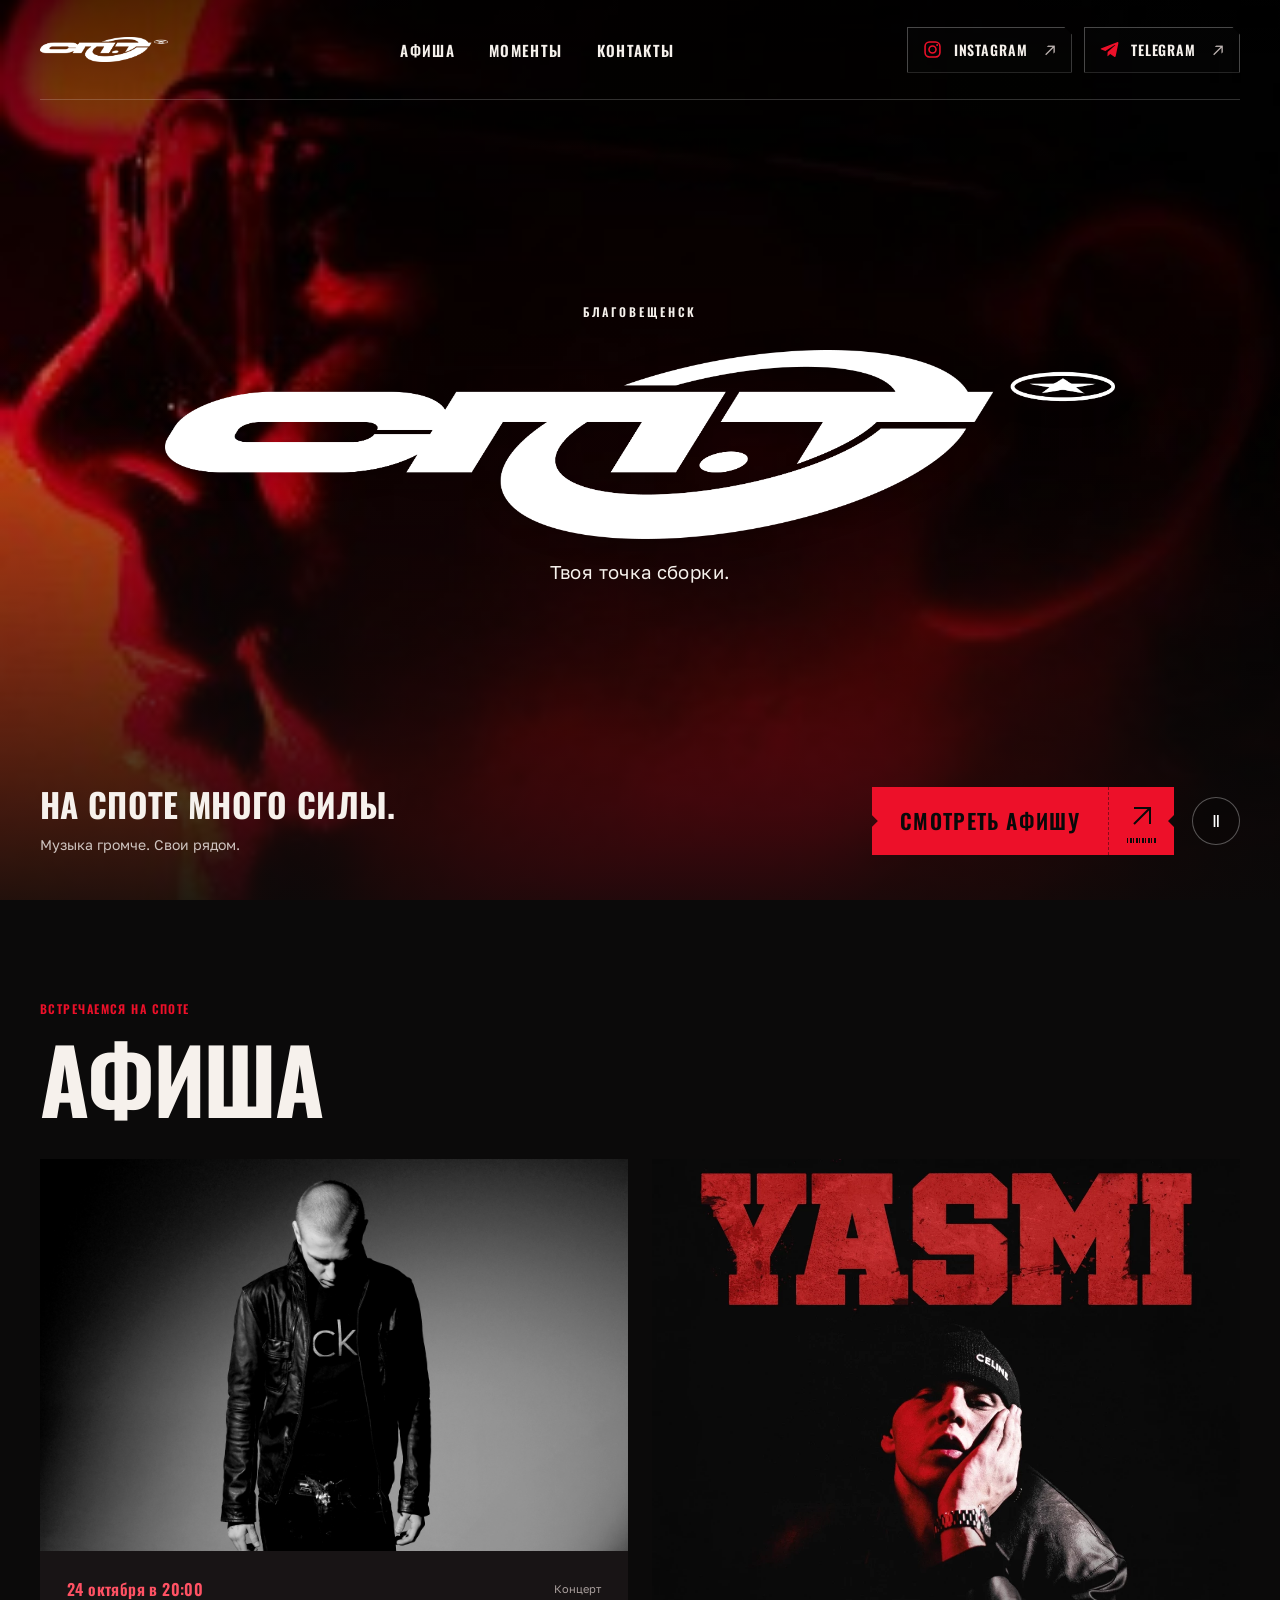
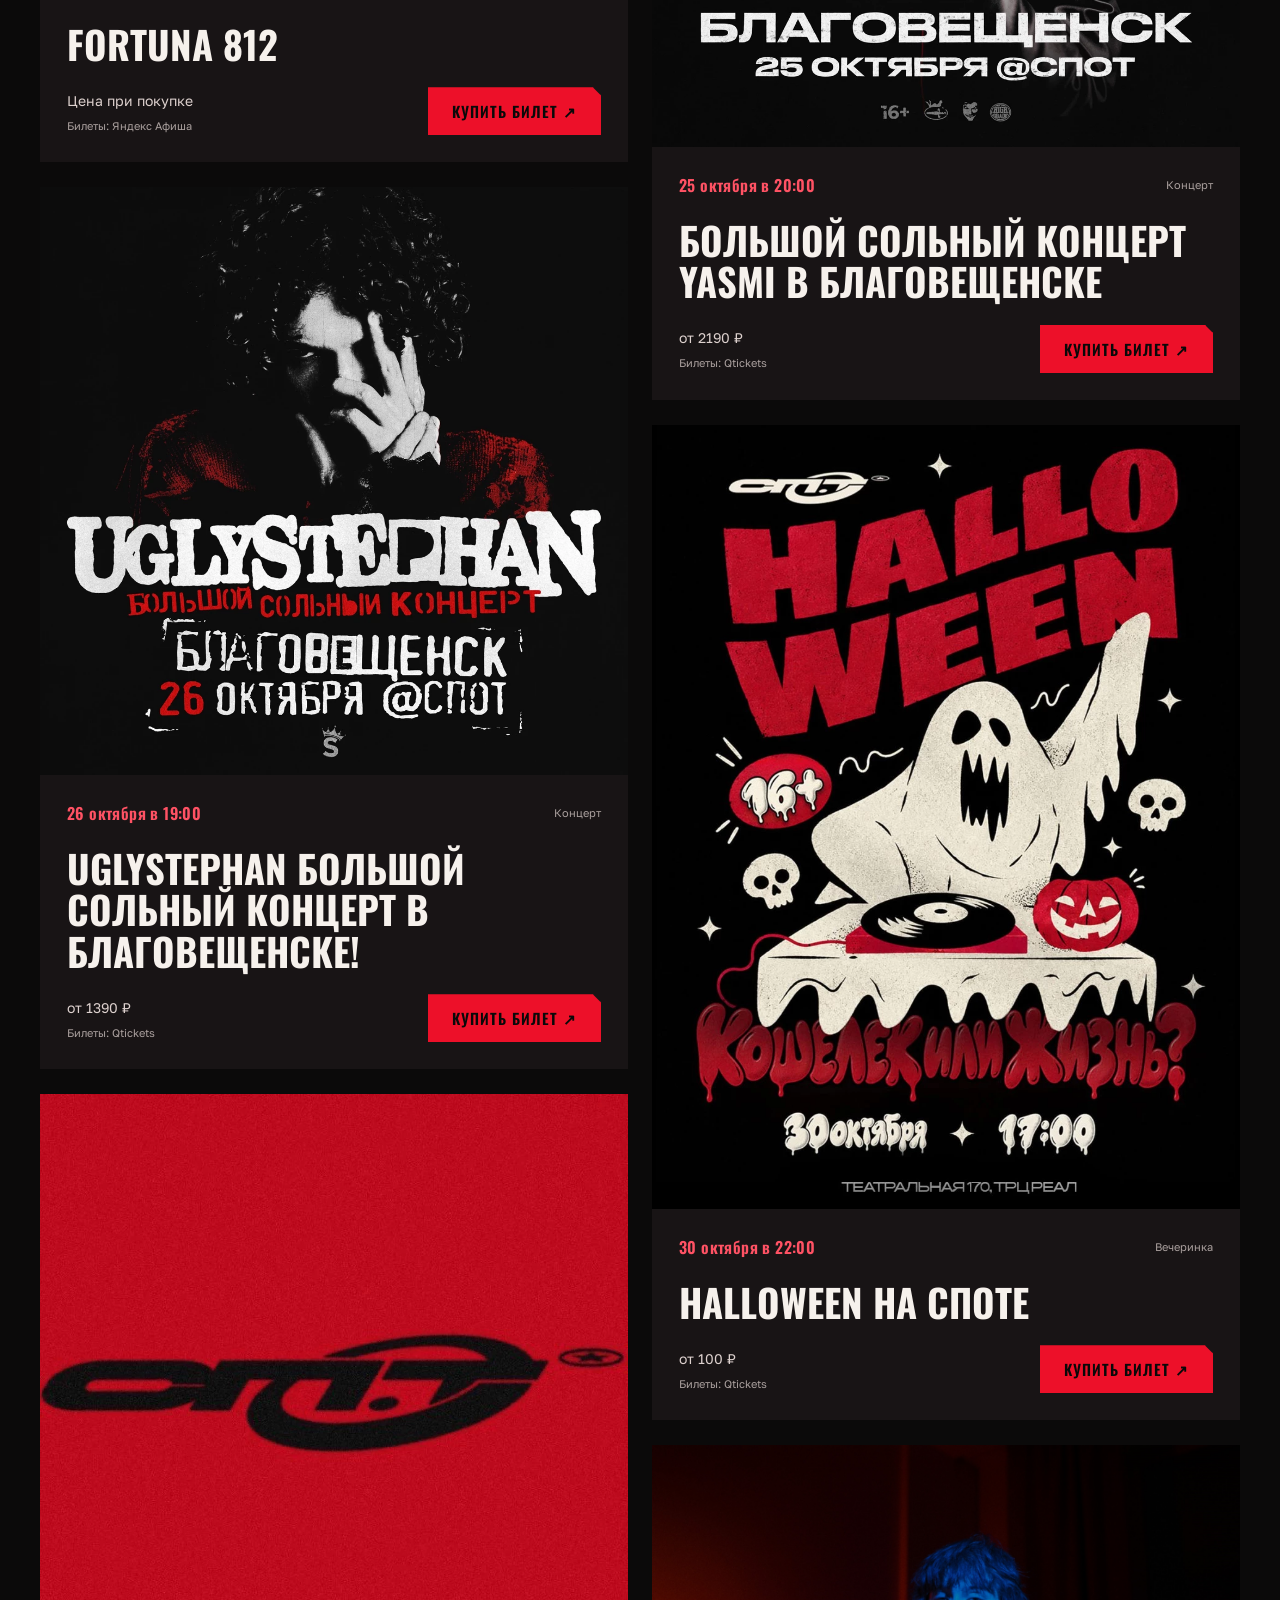
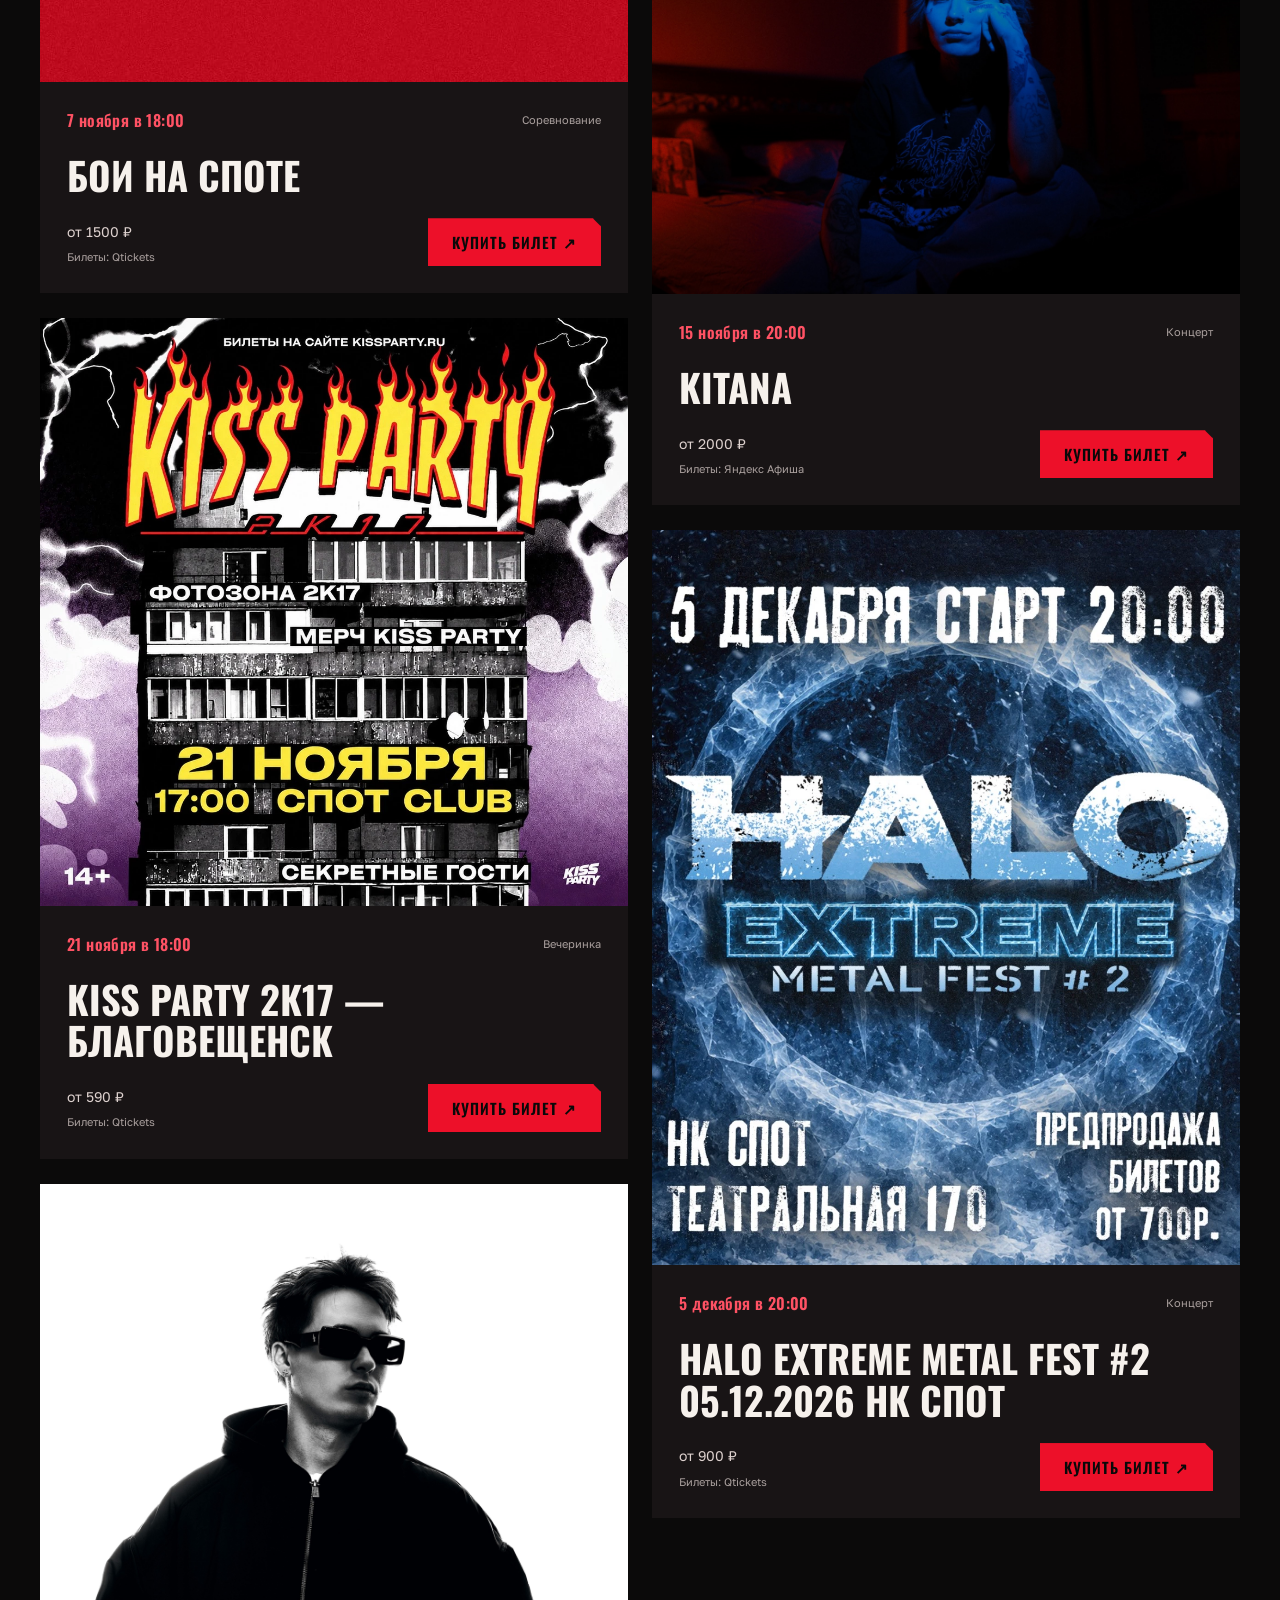
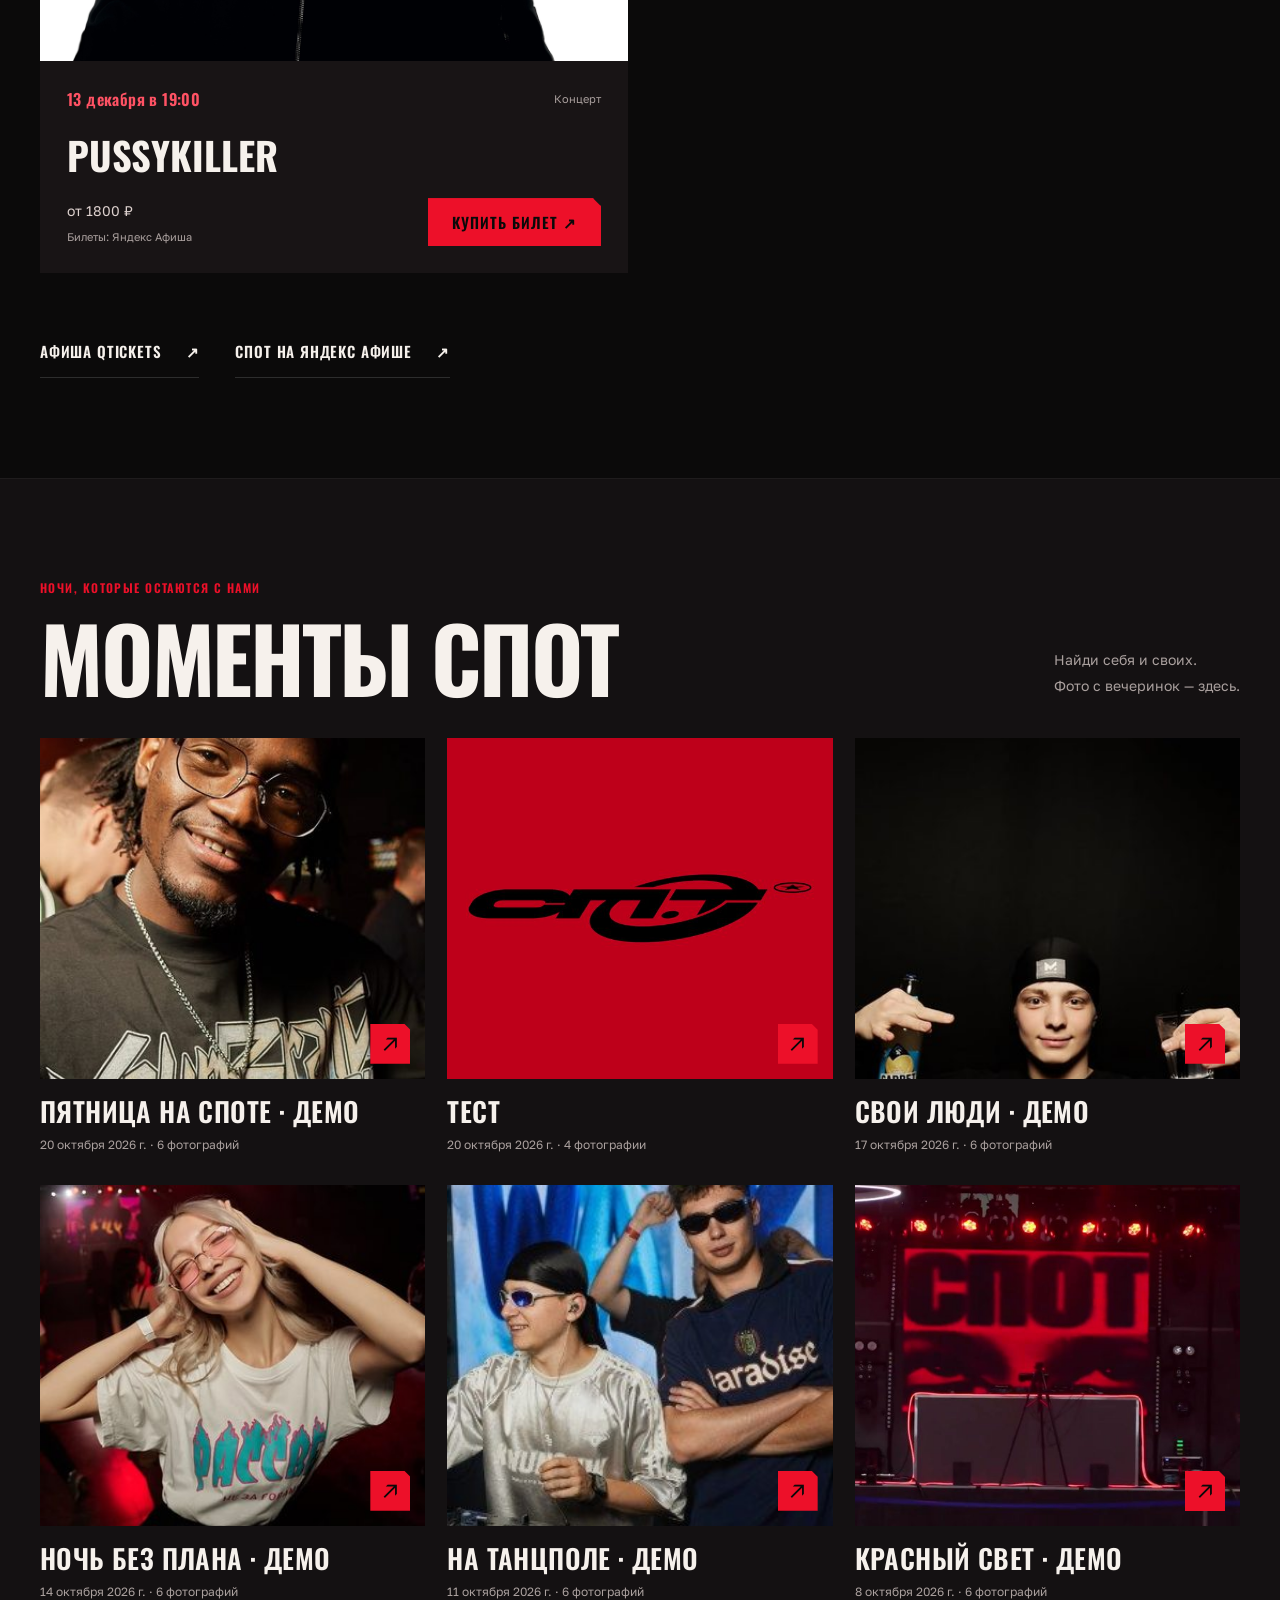
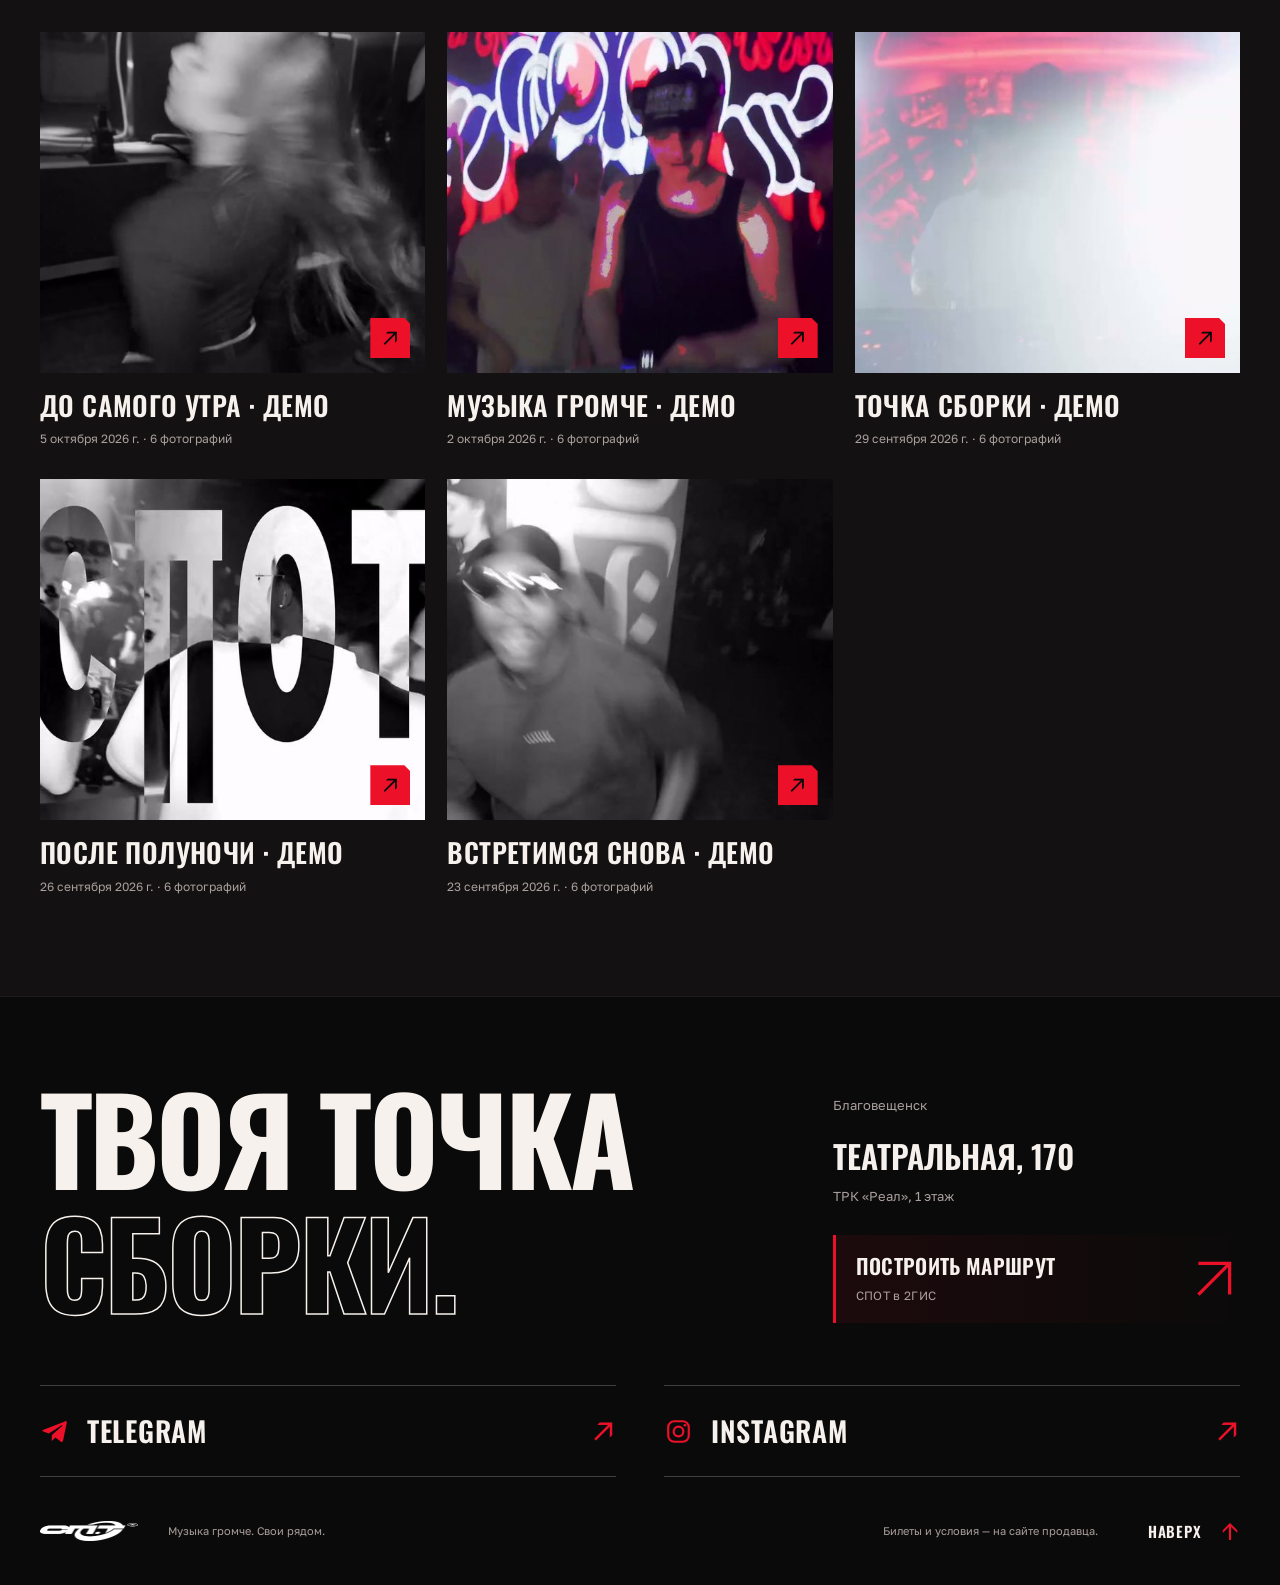
==== commit 1fa1a0cc: "Remove gray captions above the event posters" ====
--- a/public-preview/index.html
+++ b/public-preview/index.html
@@ -41,8 +41,8 @@
       <div class="hero-bottom wrap"><div><p class="hero-motto">На СПОТе много силы.</p><p class="hero-note">Музыка громче. Свои рядом.</p></div><div class="hero-controls"><a class="button primary ticket-button" href="#events" aria-label="Смотреть афишу"><span class="ticket-label">Смотреть афишу</span><span class="ticket-stub" aria-hidden="true"><svg viewBox="0 0 28 28" fill="none"><path d="M6 6h16v16M22 6 6 22" stroke="currentColor" stroke-width="2"/></svg><span class="ticket-barcode"></span></span></a><button class="video-toggle" type="button" aria-label="Приостановить видео" aria-pressed="false"><span aria-hidden="true">Ⅱ</span></button></div></div>
     </section>
     <section class="section wrap" id="events" aria-labelledby="events-title">
-      <div class="section-head"><div><span class="section-kicker">Встречаемся на СПОТе</span><h2 id="events-title">Афиша</h2></div><p>Выбирай свой вечер.<br>Билеты — на Qtickets и Яндекс Афише.</p></div>
-      <p id="events-status" class="source-note" role="status">Загружаем афишу СПОТа…</p>
+      <div class="section-head"><div><span class="section-kicker">Встречаемся на СПОТе</span><h2 id="events-title">Афиша</h2></div></div>
+      <p id="events-status" class="source-note" role="status" hidden>Загружаем афишу СПОТа…</p>
       <div id="events-grid" class="events-grid" aria-busy="true"></div>
       <div class="calendar-links"><a class="under-link" href="https://blagoveshensk.qtickets.events/" target="_blank" rel="noreferrer">Афиша Qtickets <span aria-hidden="true">↗</span></a><a class="under-link" href="https://afisha.yandex.ru/blagoveshchensk/concert/places/spot-blagoveshchensk" target="_blank" rel="noreferrer">СПОТ на Яндекс Афише <span aria-hidden="true">↗</span></a></div>
     </section>
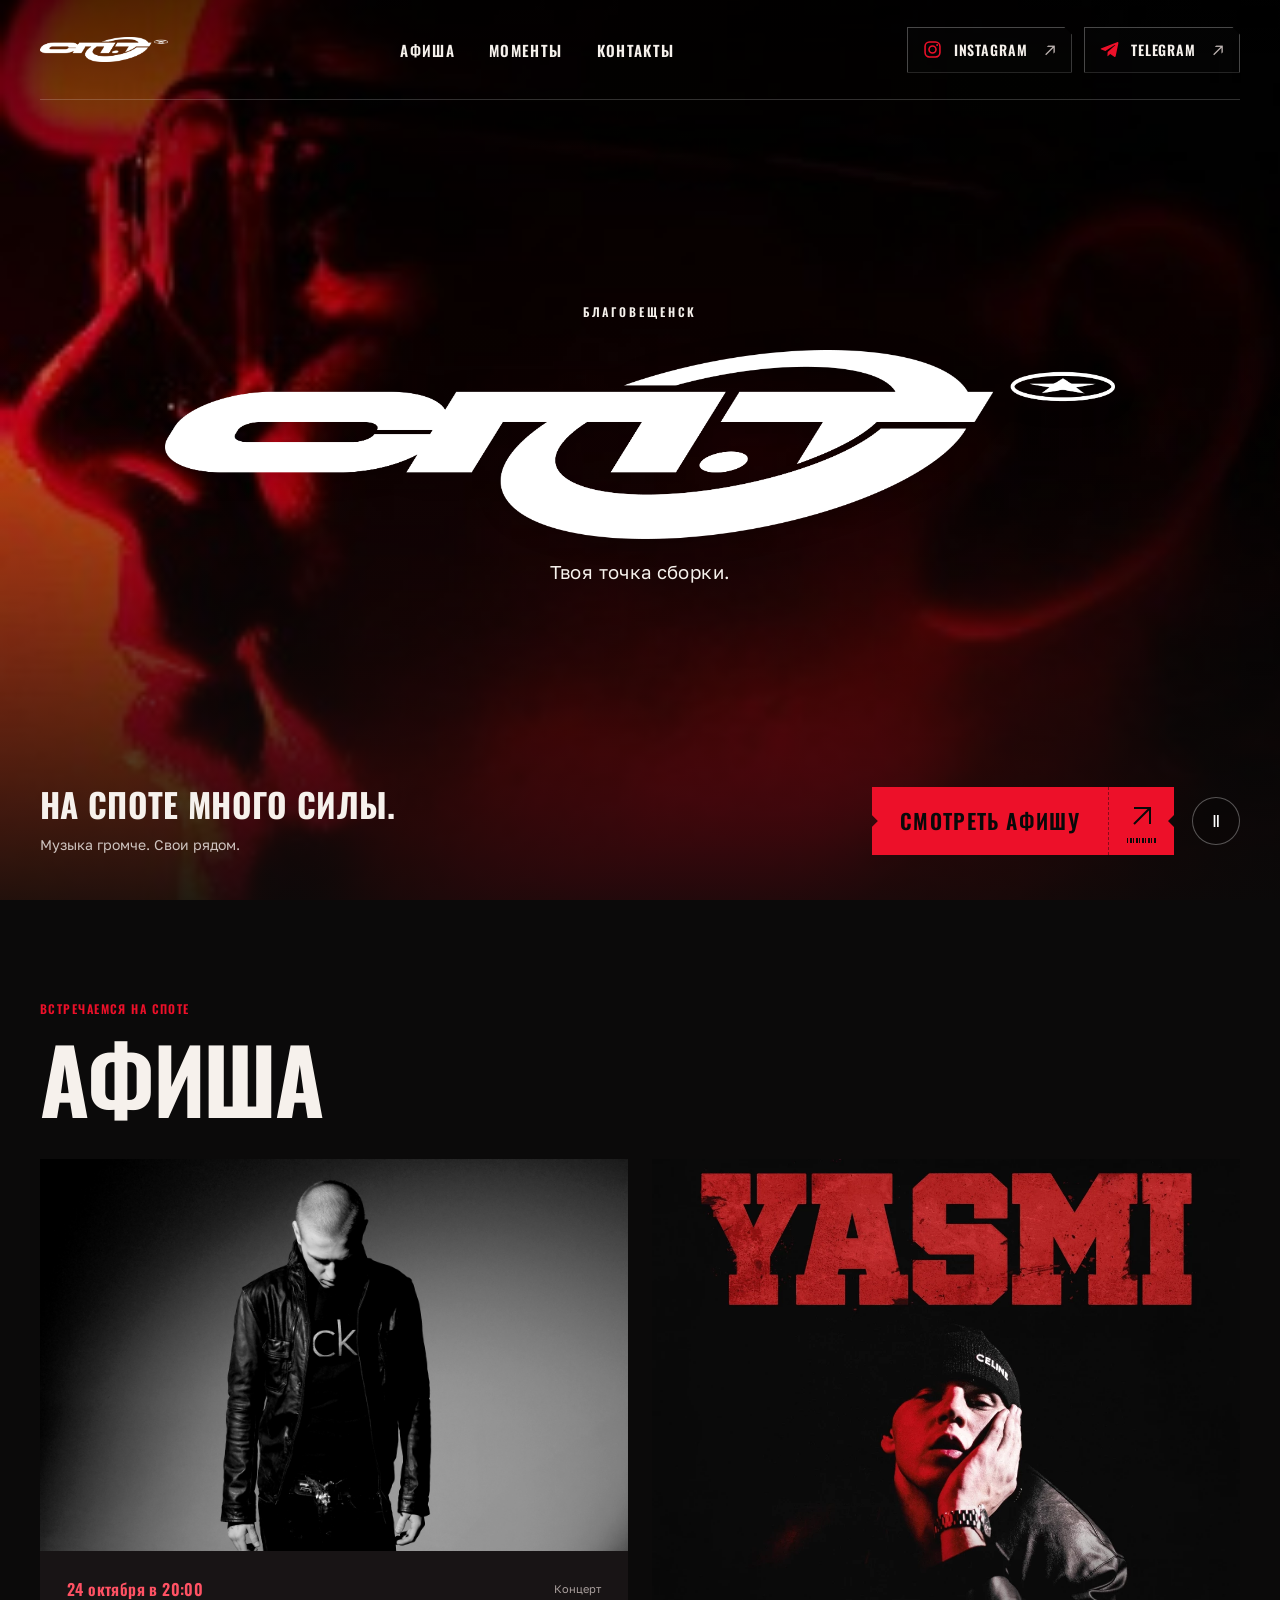
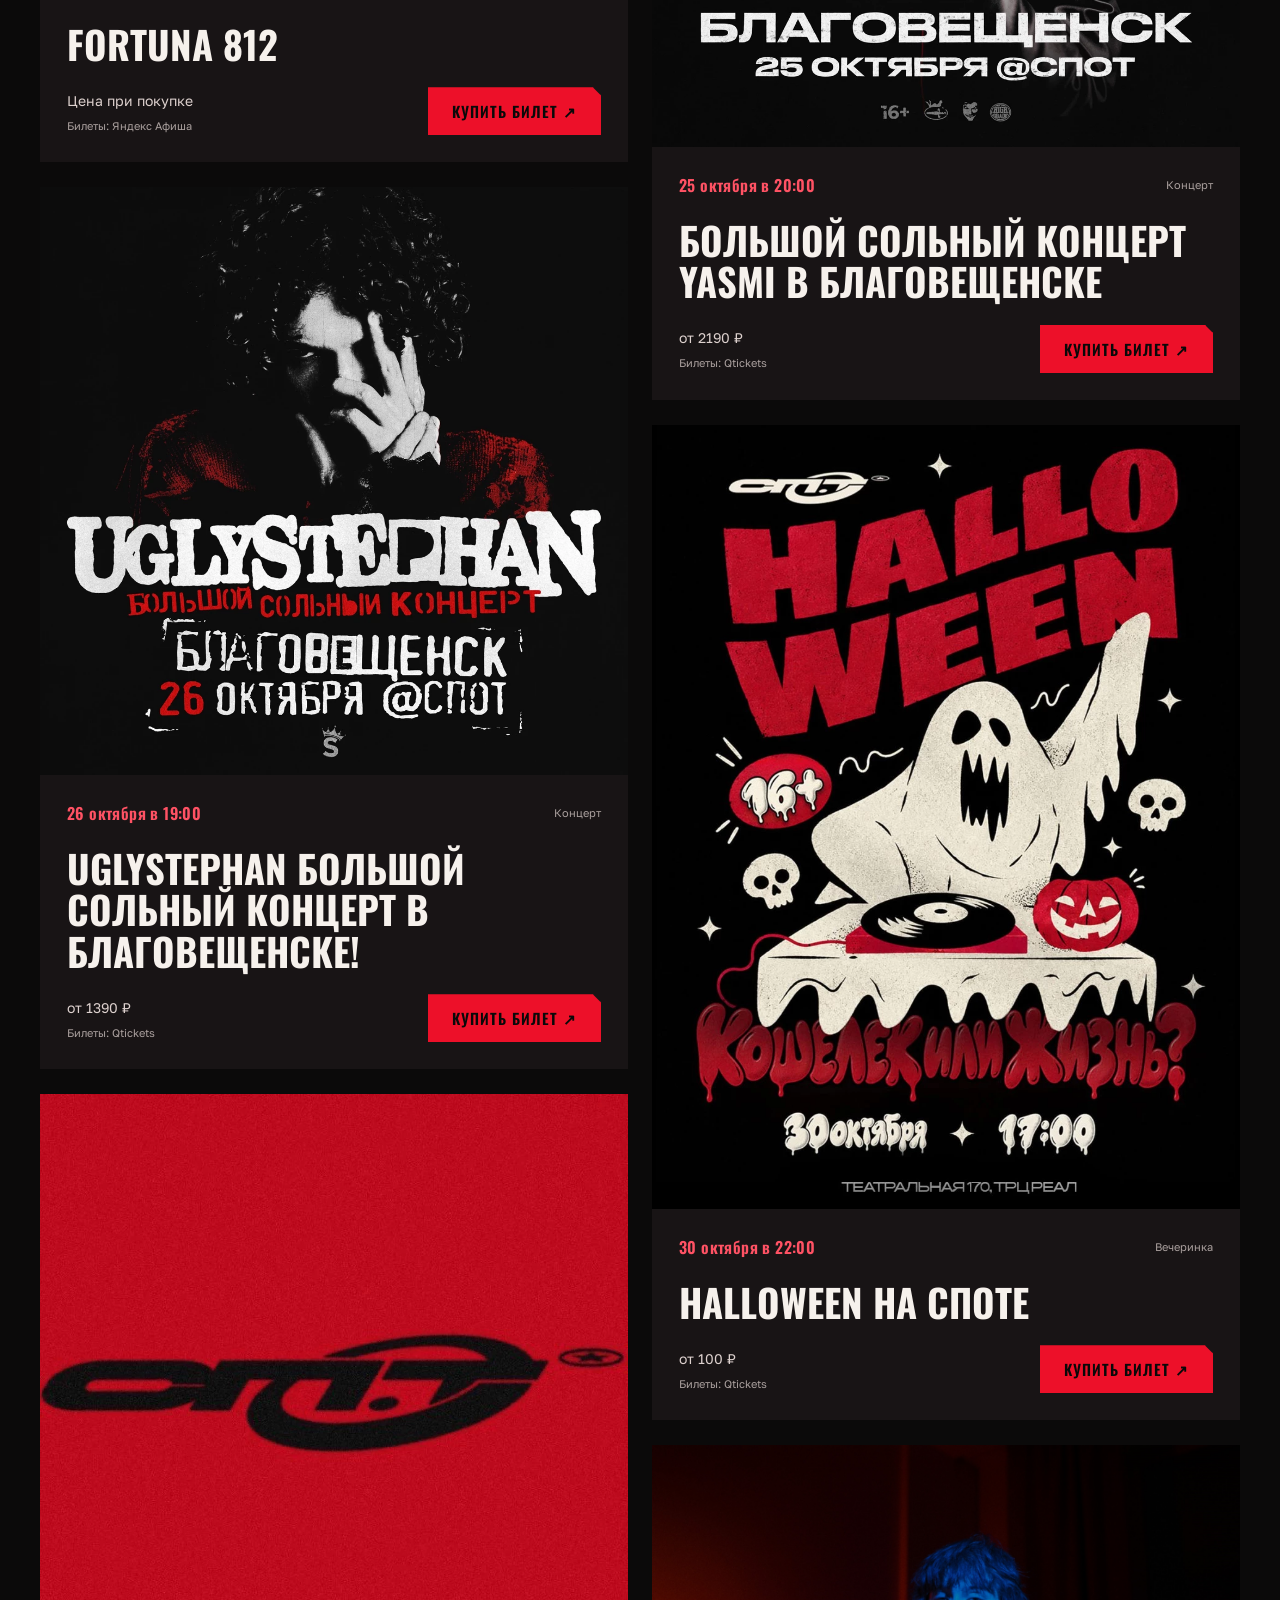
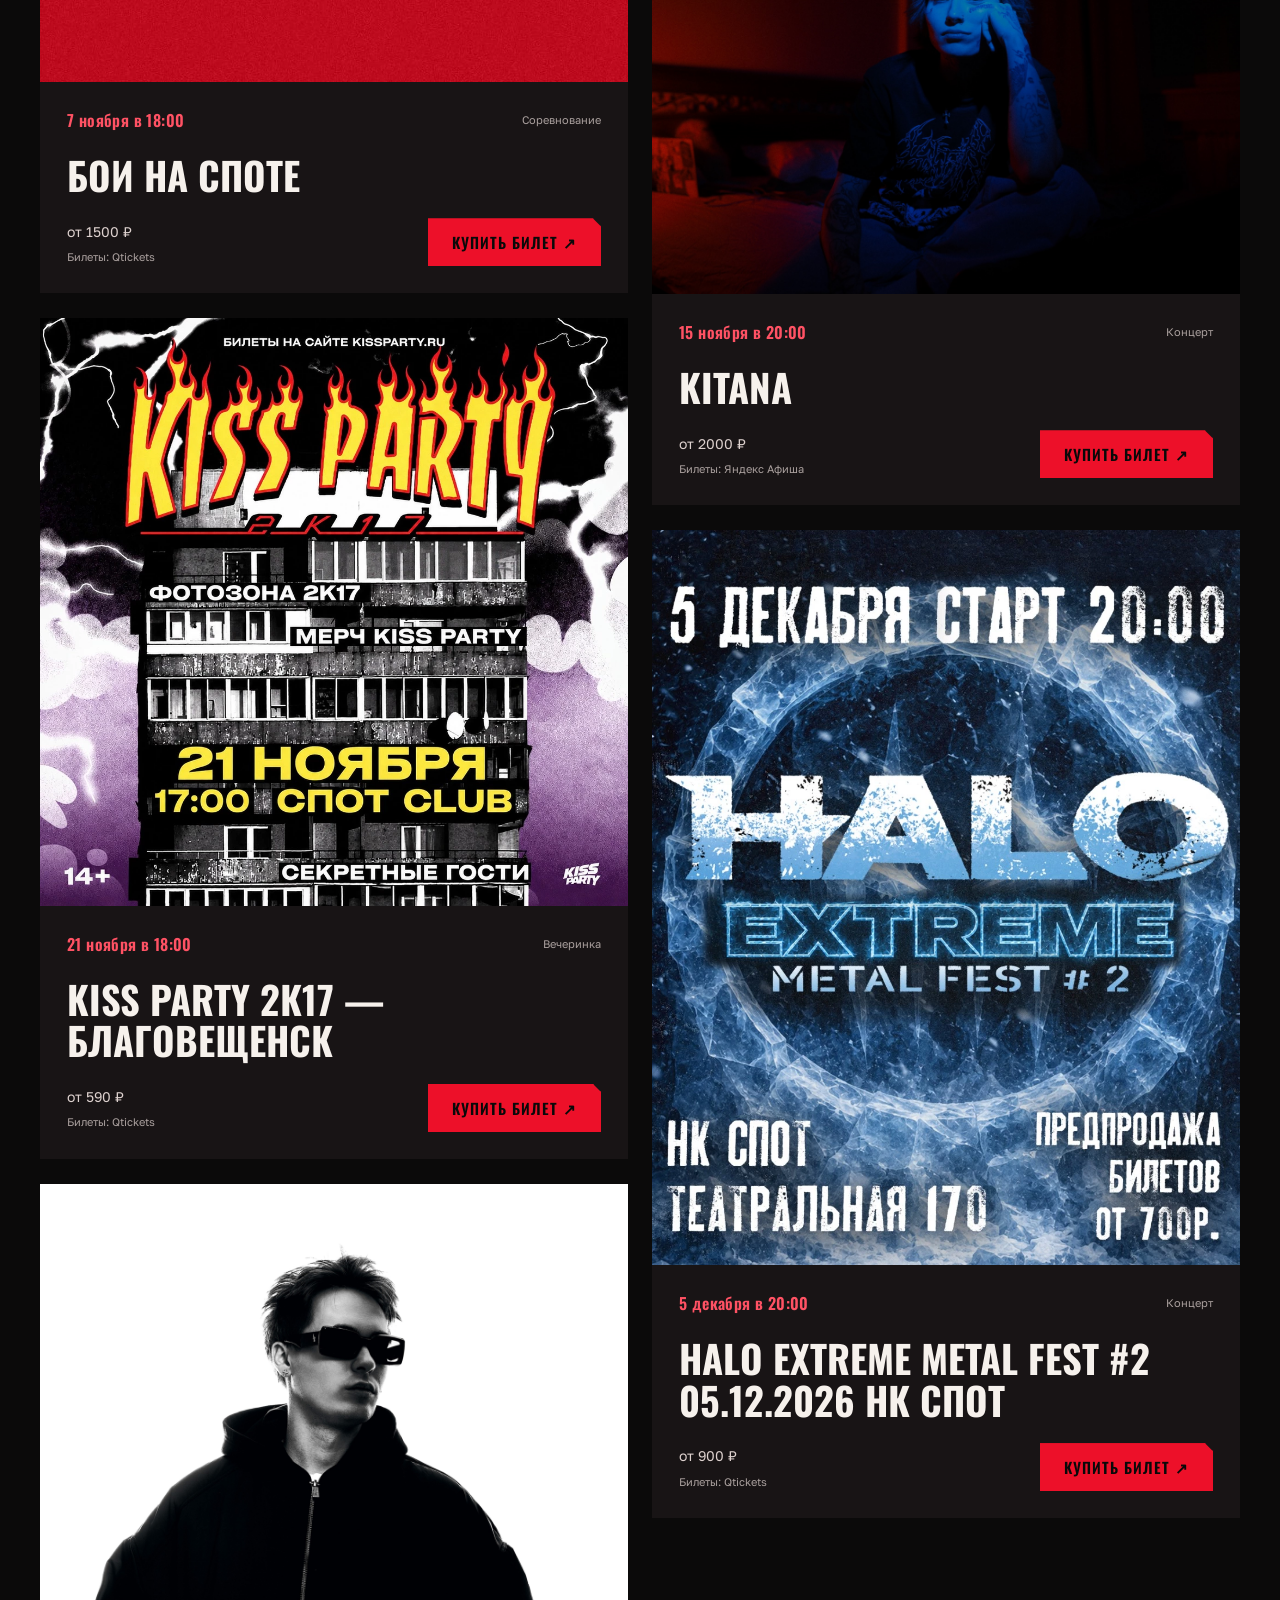
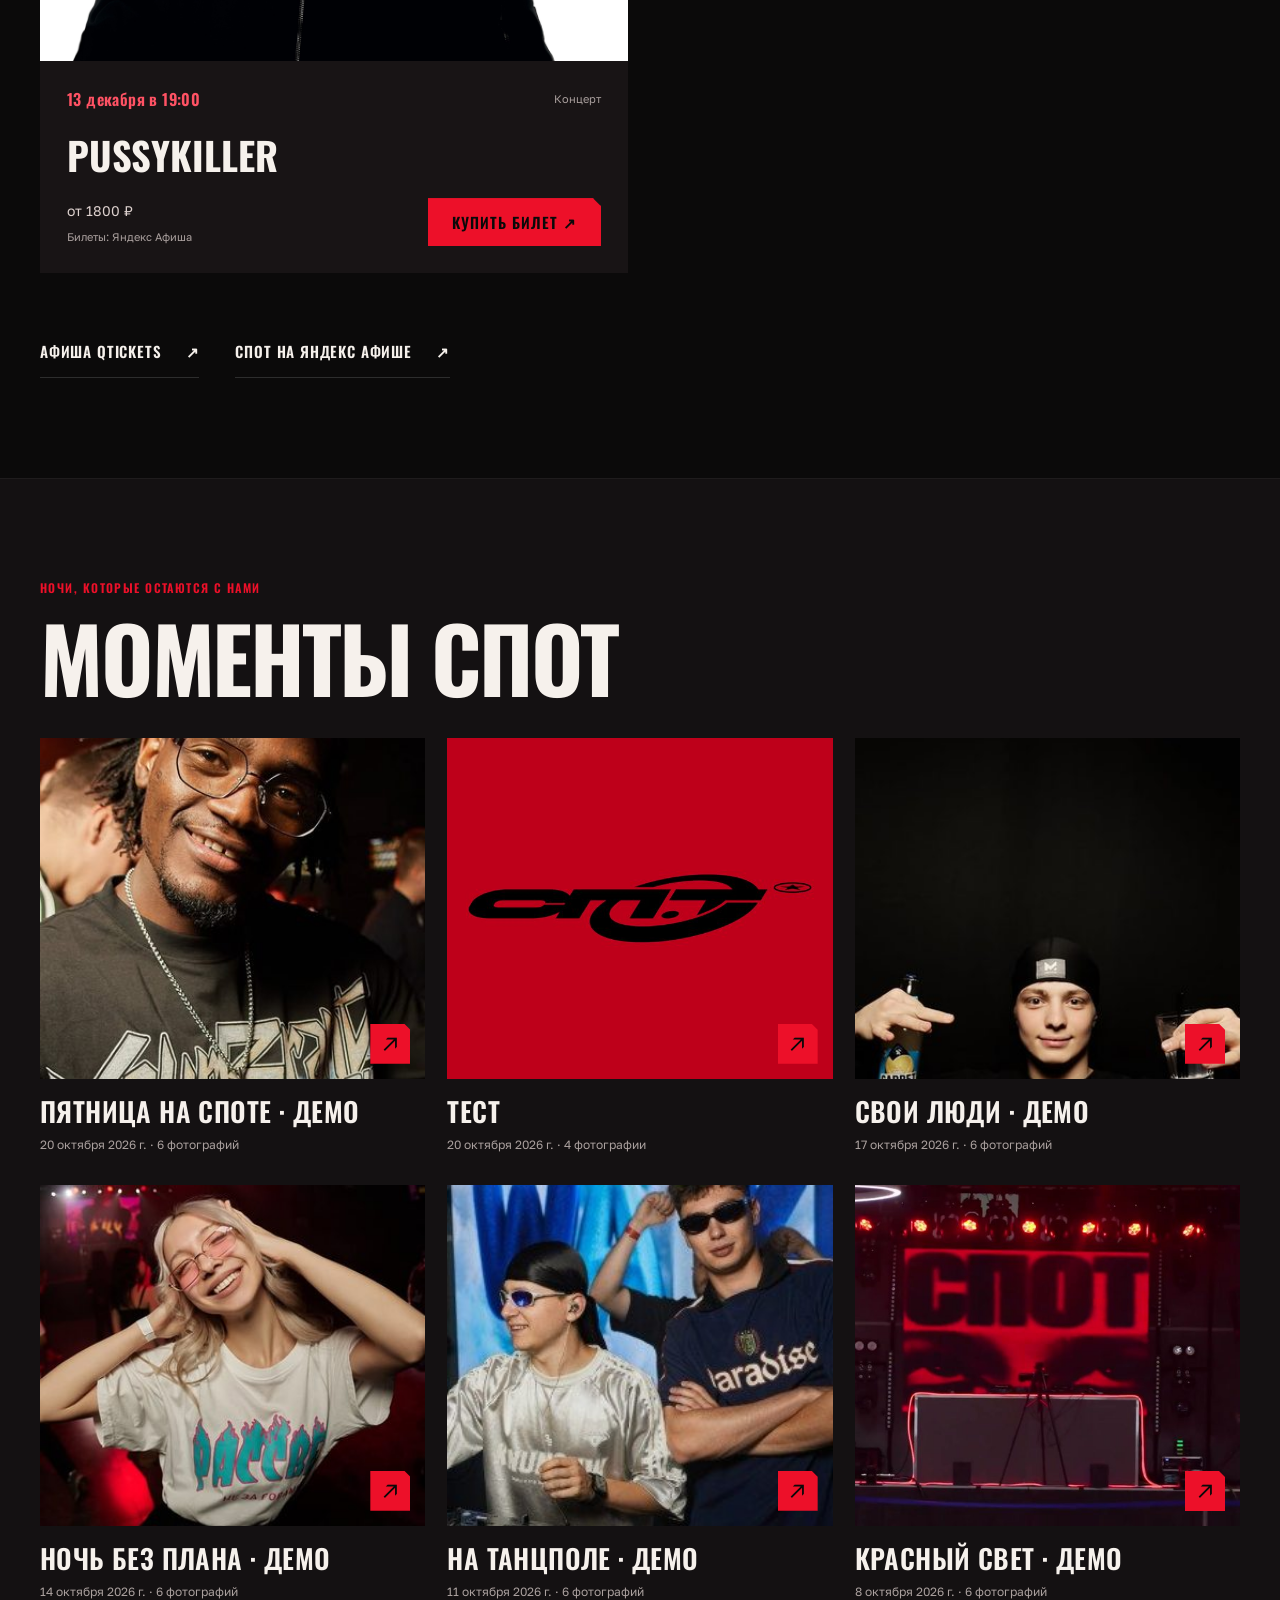
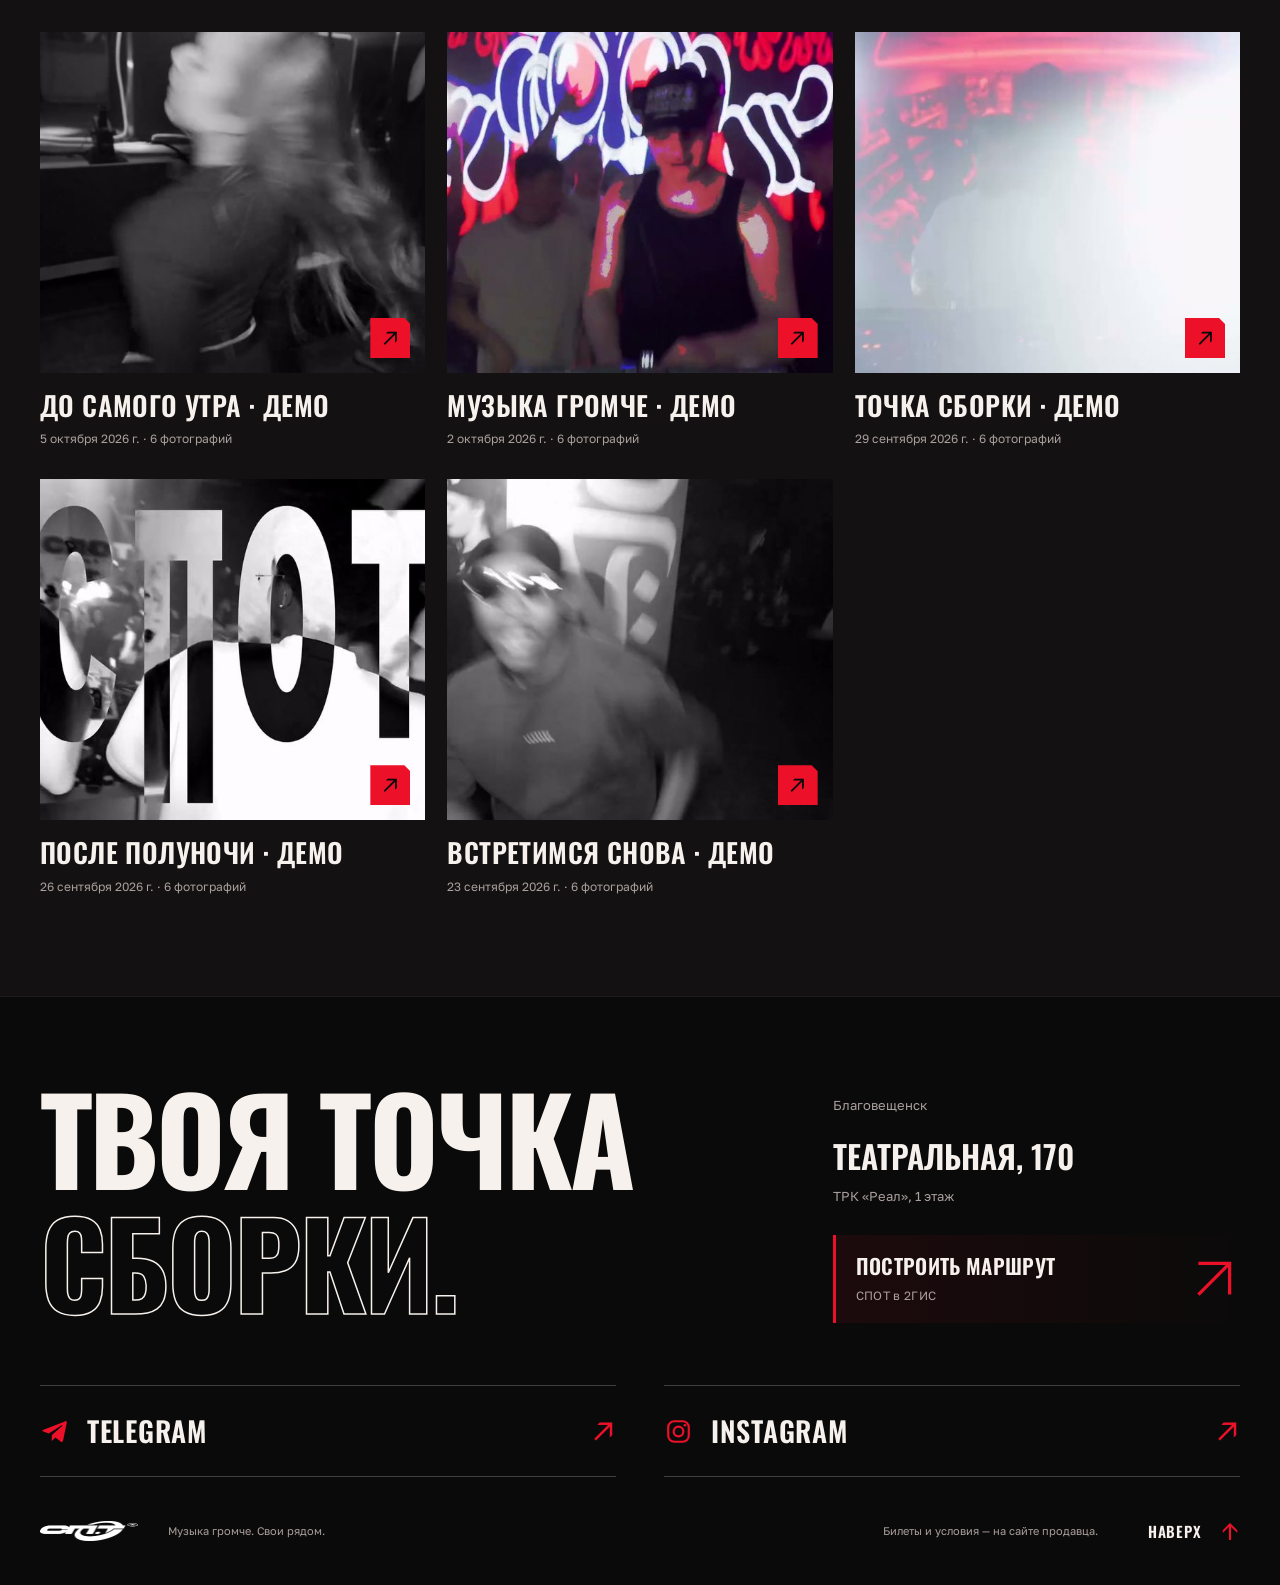
==== commit 57839c86: "Remove gray moments section caption" ====
--- a/public-preview/index.html
+++ b/public-preview/index.html
@@ -47,7 +47,7 @@
       <div class="calendar-links"><a class="under-link" href="https://blagoveshensk.qtickets.events/" target="_blank" rel="noreferrer">Афиша Qtickets <span aria-hidden="true">↗</span></a><a class="under-link" href="https://afisha.yandex.ru/blagoveshchensk/concert/places/spot-blagoveshchensk" target="_blank" rel="noreferrer">СПОТ на Яндекс Афише <span aria-hidden="true">↗</span></a></div>
     </section>
     <section class="moments-section" id="moments" aria-labelledby="moments-title"><div class="wrap section">
-      <div class="section-head"><div><span class="section-kicker">Ночи, которые остаются с нами</span><h2 id="moments-title">Моменты СПОТ</h2></div><p>Найди себя и своих.<br>Фото с вечеринок — здесь.</p></div>
+      <div class="section-head"><div><span class="section-kicker">Ночи, которые остаются с нами</span><h2 id="moments-title">Моменты СПОТ</h2></div></div>
       <div id="albums-grid" class="albums-grid" aria-busy="true"></div>
       <p id="albums-status" class="empty-message" role="status">Загружаем фотоальбомы…</p>
     </div></section>
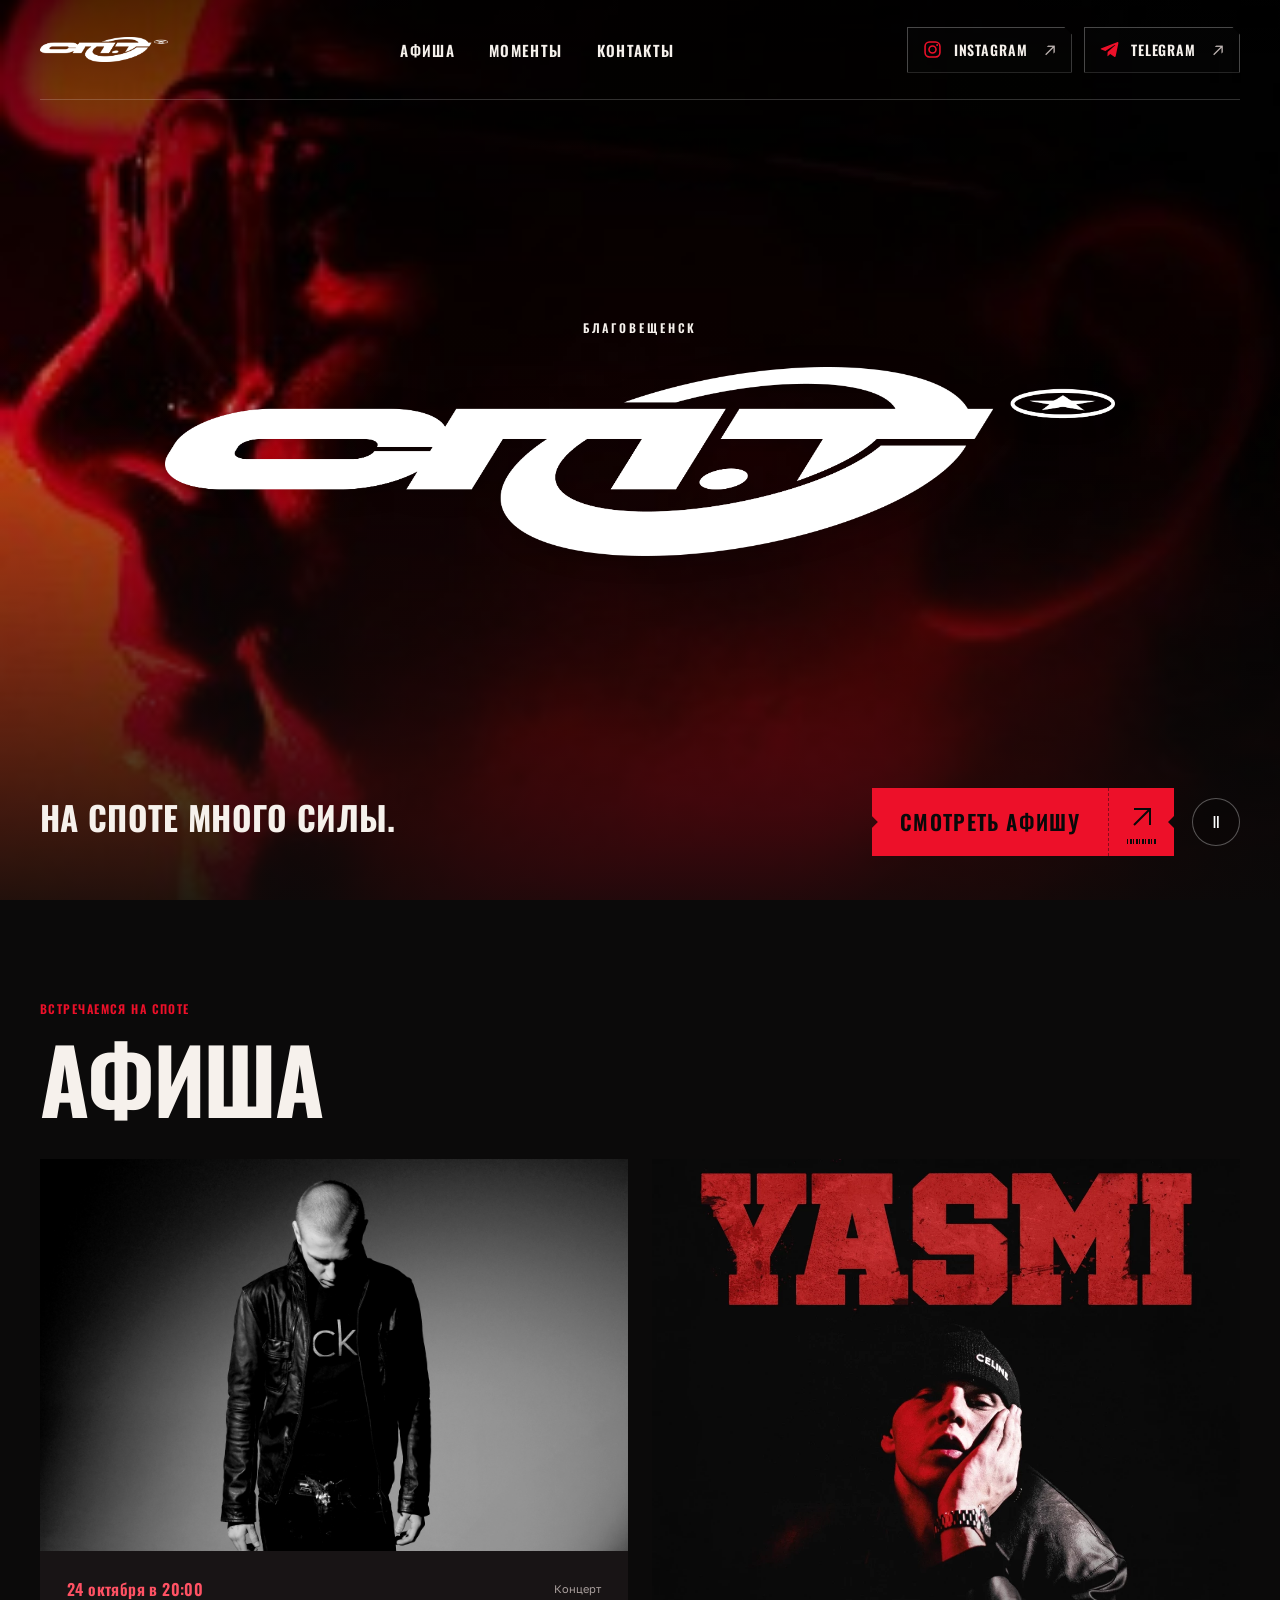
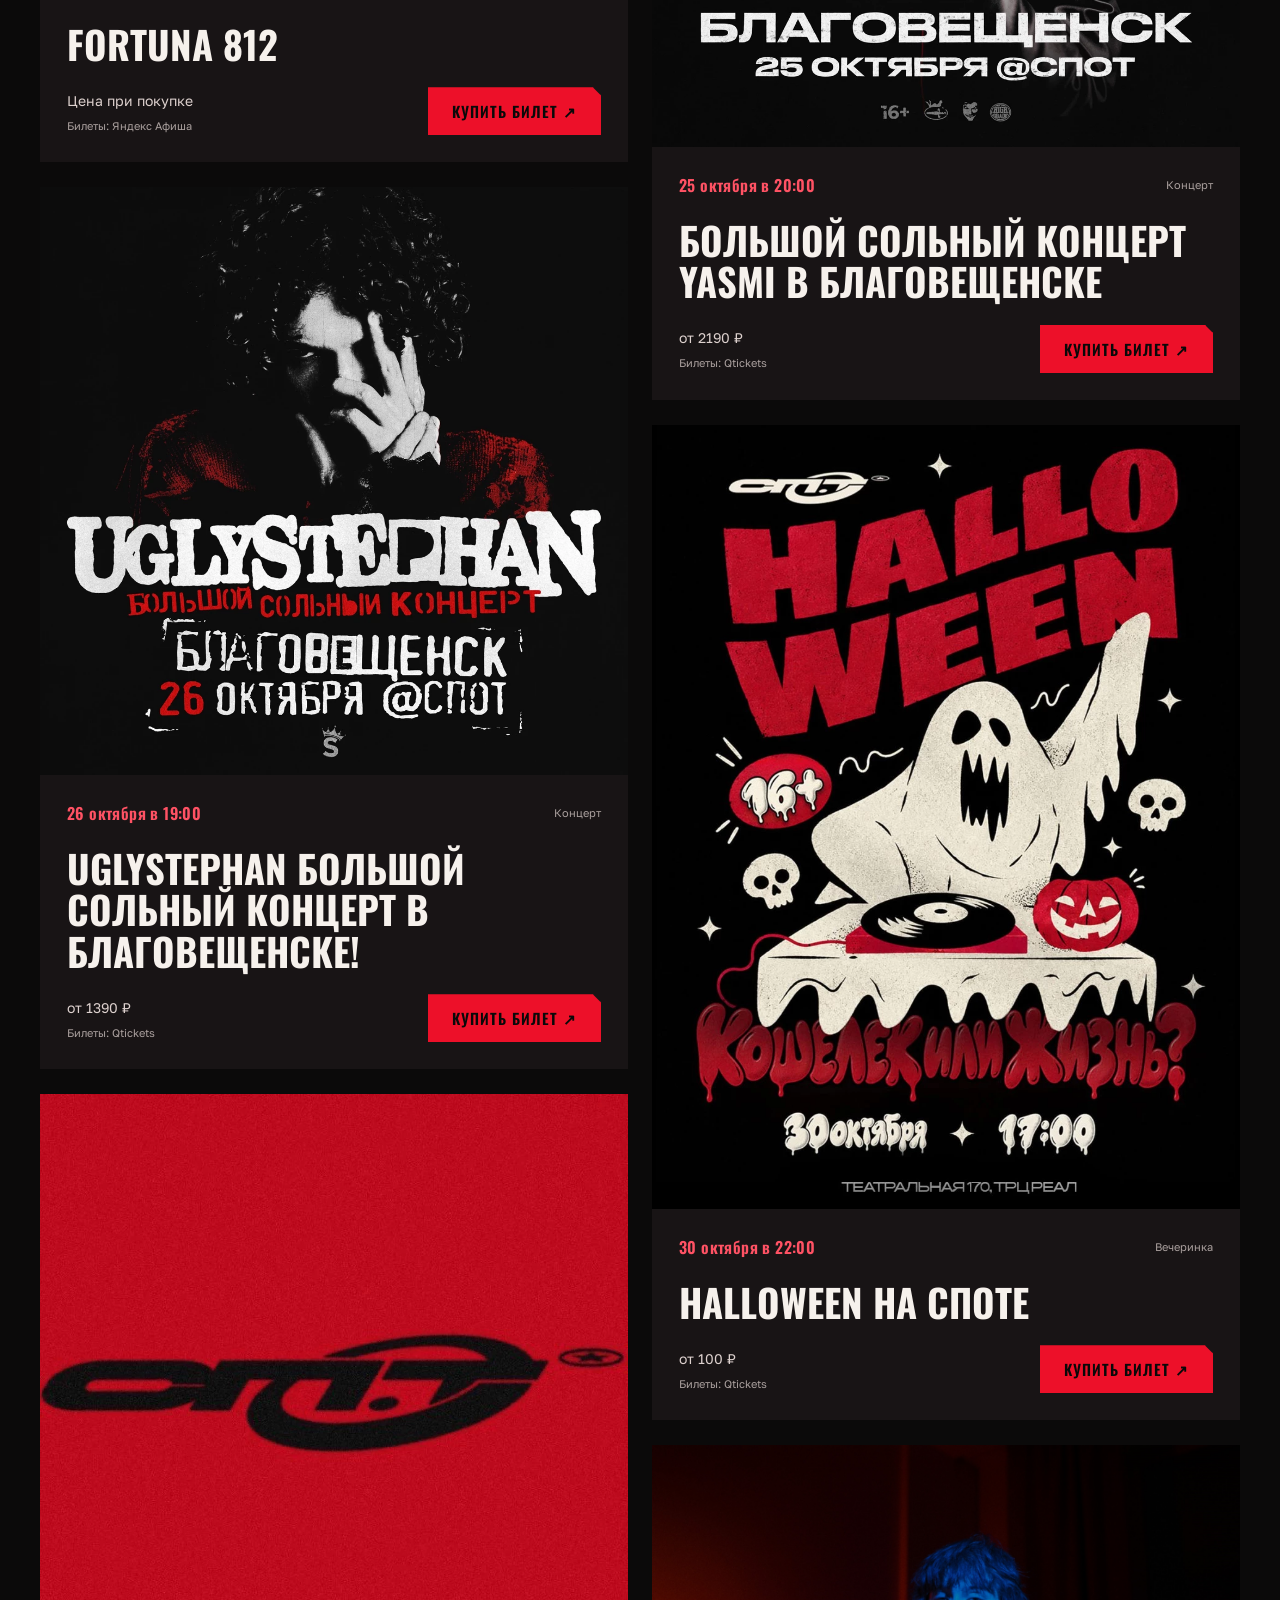
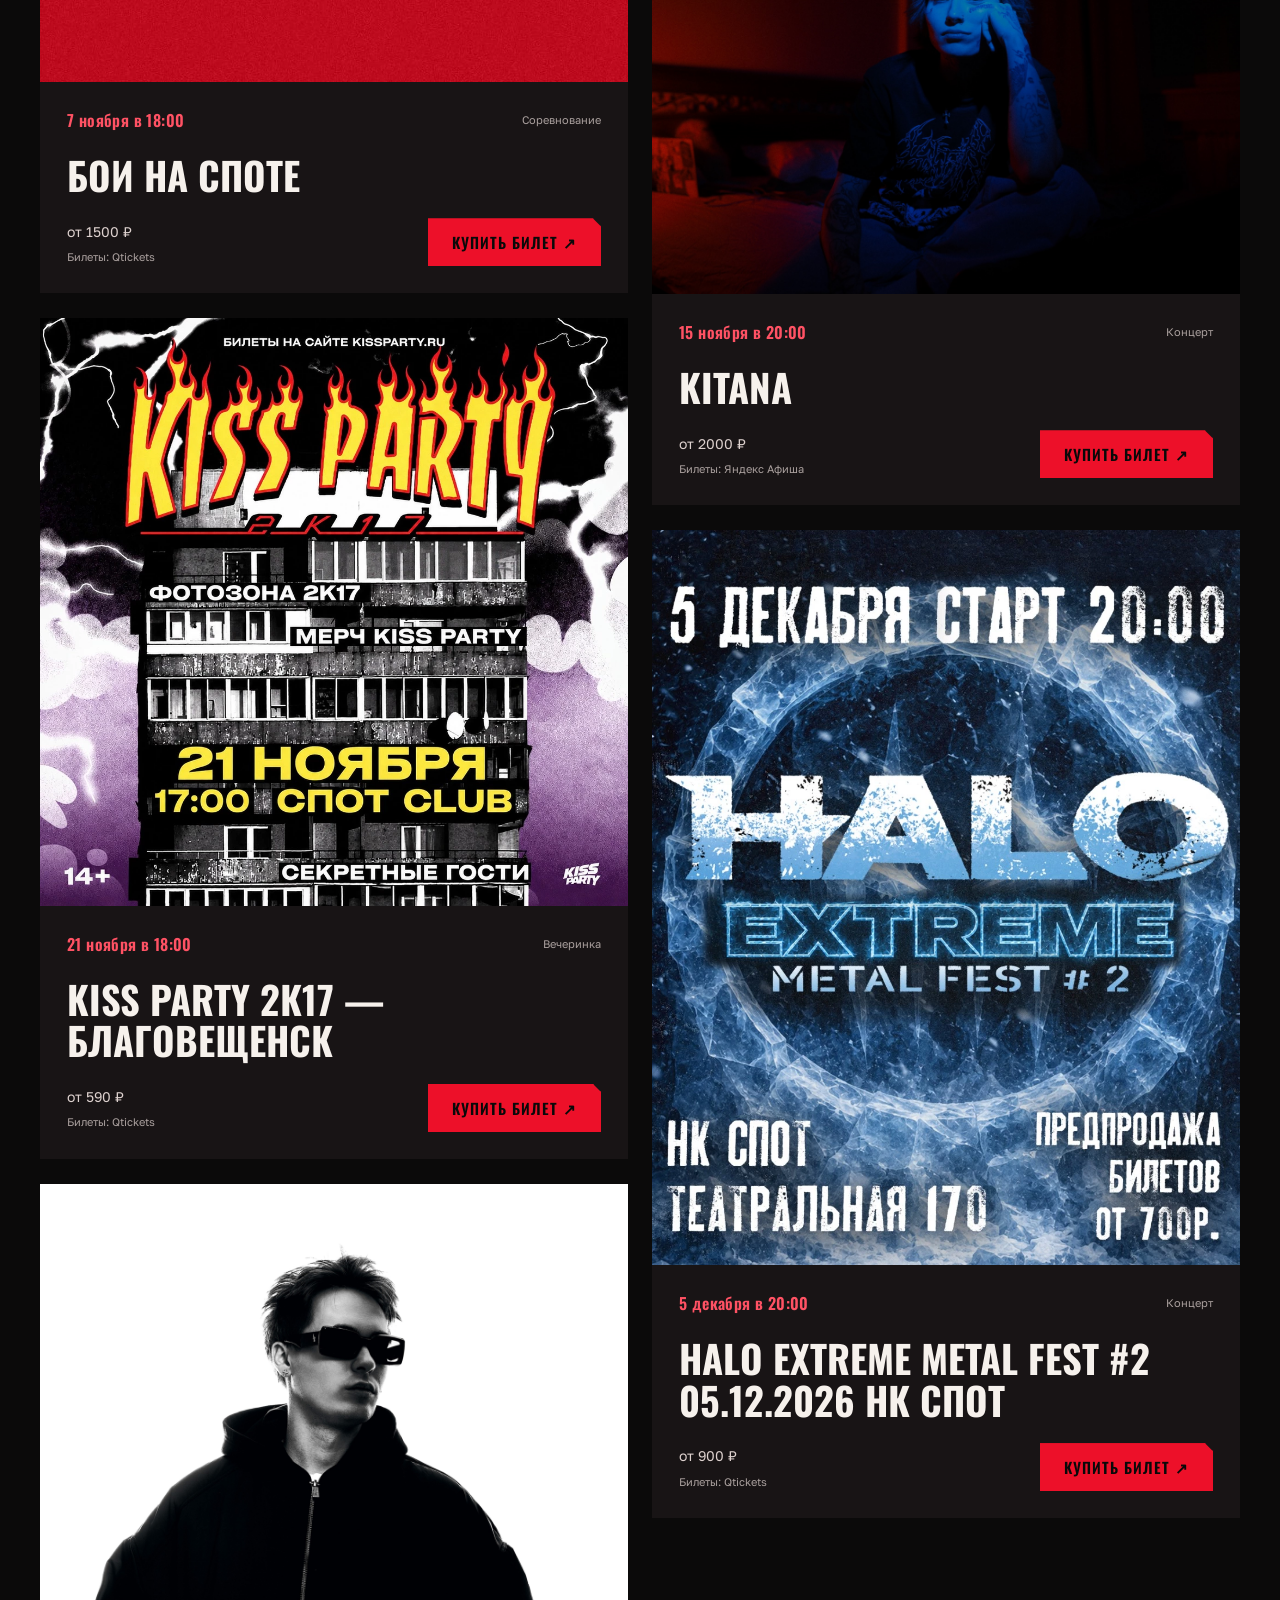
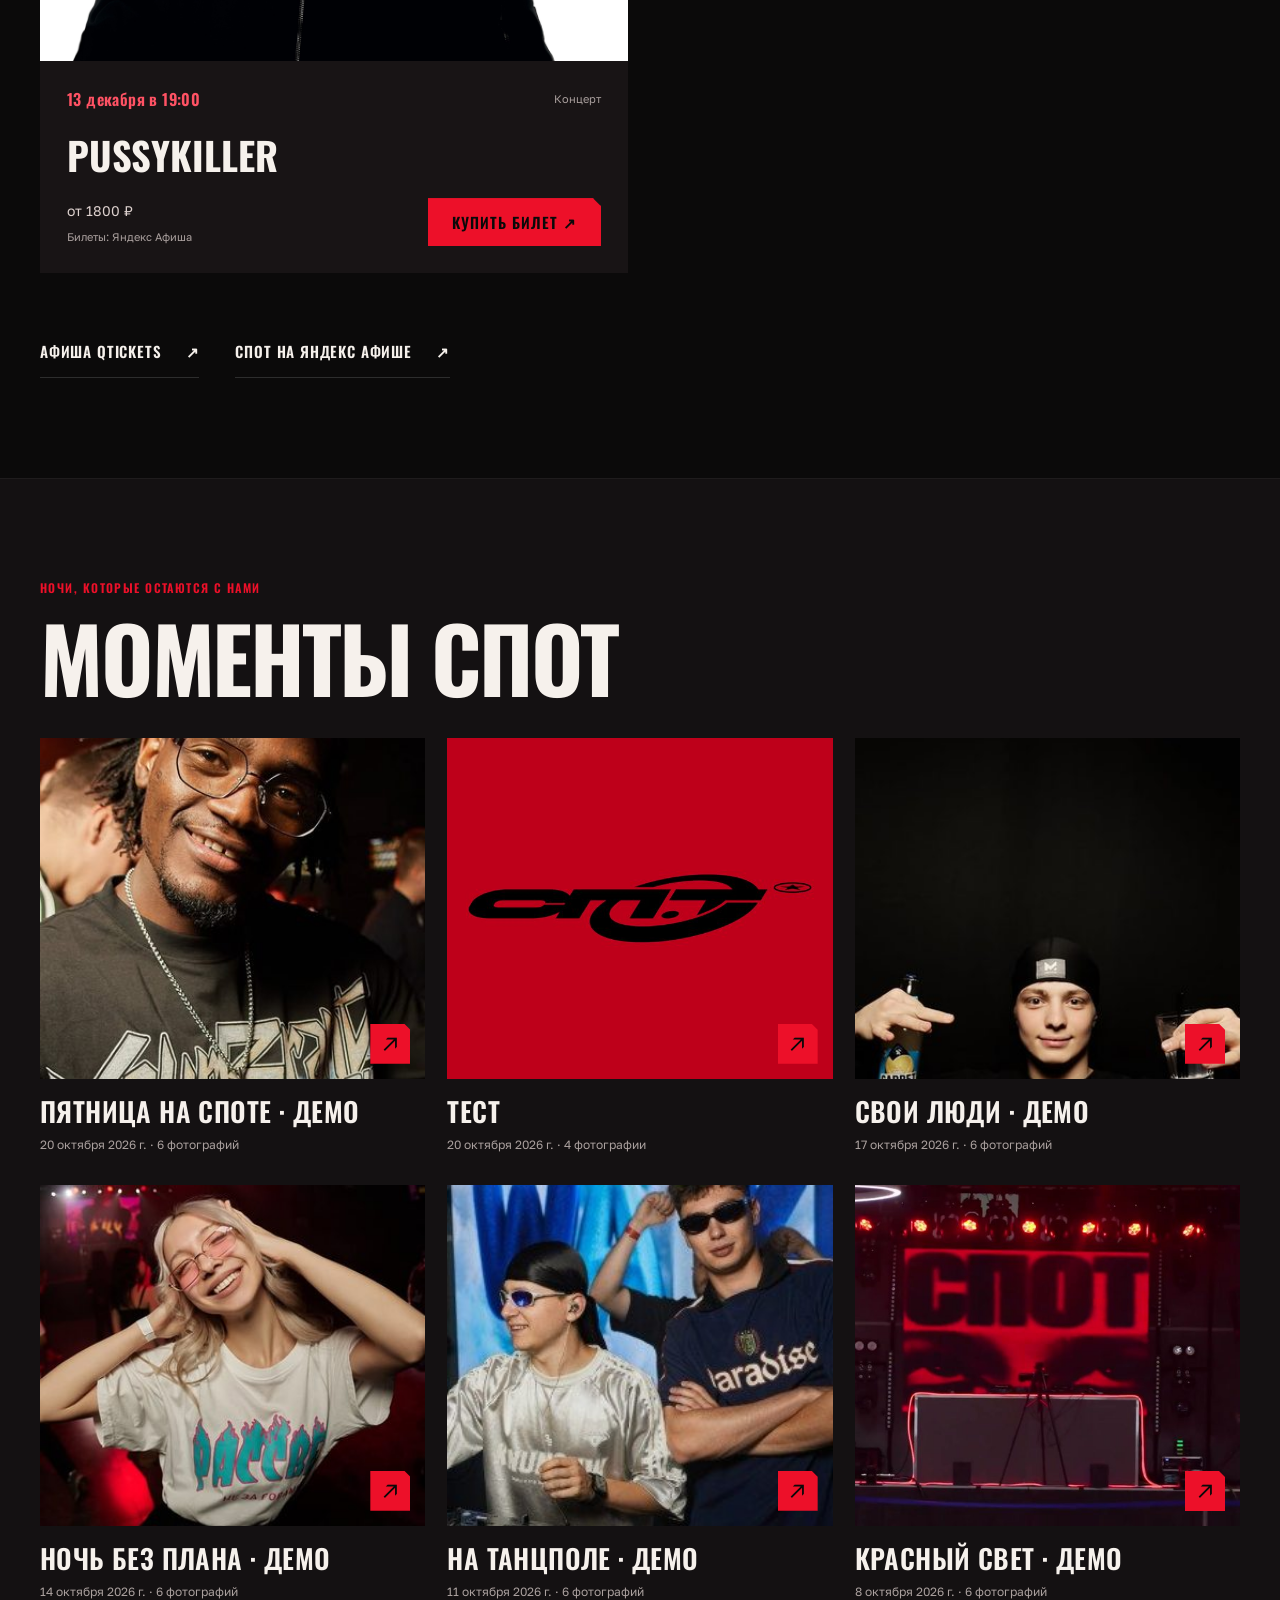
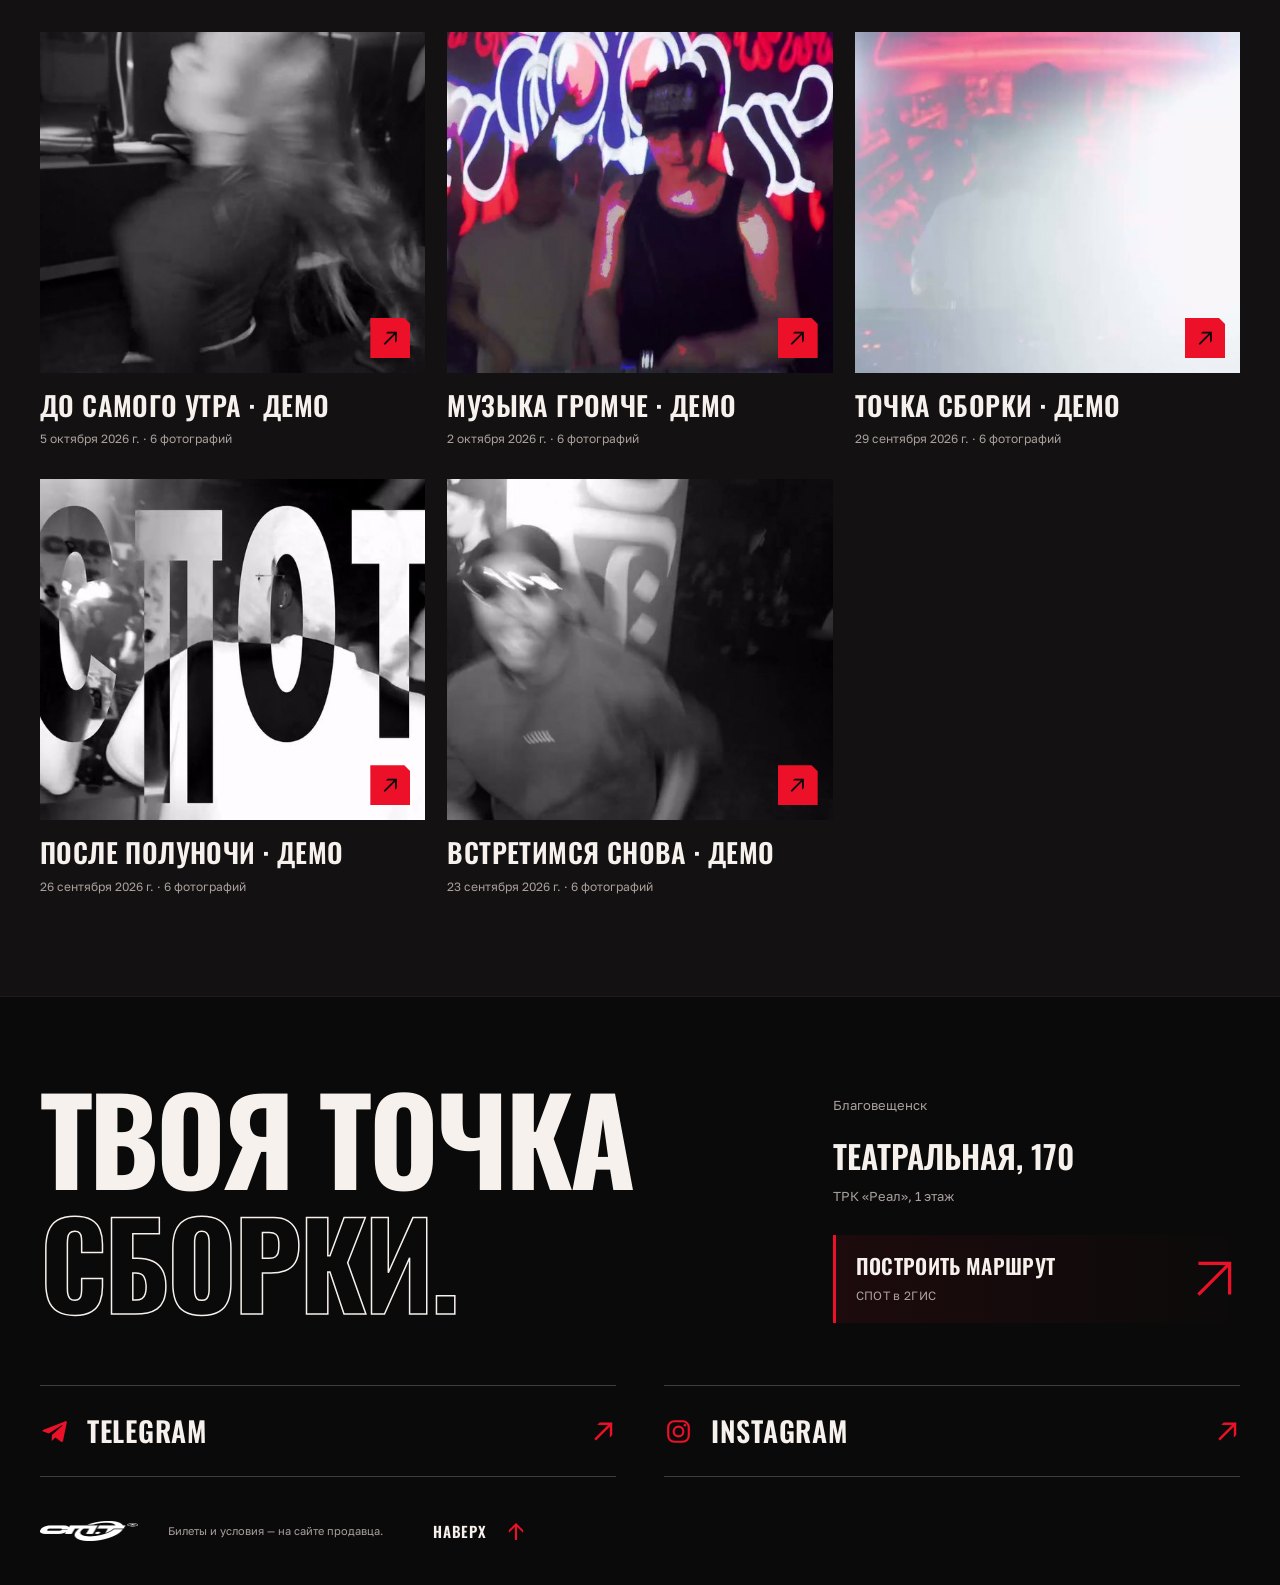
==== commit 84e98f9b: "Remove secondary hero and footer slogans" ====
--- a/public-preview/index.html
+++ b/public-preview/index.html
@@ -37,8 +37,8 @@
         <nav aria-label="Главная навигация"><a href="#events">Афиша</a><a href="#moments">Моменты</a><a href="#place">Контакты</a></nav>
         <div class="header-socials"><a class="social-link social-chip" href="https://www.instagram.com/spot.blg/" target="_blank" rel="noreferrer" aria-label="Instagram СПОТ — открыть в новой вкладке"><svg class="social-icon" viewBox="0 0 24 24" fill="none" aria-hidden="true" focusable="false"><rect x="3.5" y="3.5" width="17" height="17" rx="5" stroke="currentColor" stroke-width="1.8"/><circle cx="12" cy="12" r="4" stroke="currentColor" stroke-width="1.8"/><circle cx="17.3" cy="6.8" r="1.1" fill="currentColor"/></svg><span class="social-name">Instagram</span><span class="social-arrow" aria-hidden="true">↗</span></a><a class="social-link social-chip" href="https://t.me/spotblg" target="_blank" rel="noreferrer" aria-label="Telegram СПОТ — открыть в новой вкладке"><svg class="social-icon" viewBox="0 0 24 24" aria-hidden="true" focusable="false"><path fill="currentColor" d="M20.6 3.8 2.9 10.6c-1.2.5-1.2 1.2-.2 1.5l4.6 1.5 10.6-6.7c.5-.3 1-.1.6.3l-8.6 7.7-.3 4.7c.5 0 .7-.2 1-.5l2.2-2.1 4.6 3.4c.9.5 1.5.2 1.7-.9l3-14.5c.3-1.4-.5-2-1.5-1.4Z"/></svg><span class="social-name">Telegram</span><span class="social-arrow" aria-hidden="true">↗</span></a></div>
       </header>
-      <div class="hero-center wrap"><span class="hero-city">Благовещенск</span><h1><img class="hero-logo" src="assets/лого спот.png" alt="СПОТ" width="6327" height="1258"></h1><p>Твоя точка сборки.</p></div>
-      <div class="hero-bottom wrap"><div><p class="hero-motto">На СПОТе много силы.</p><p class="hero-note">Музыка громче. Свои рядом.</p></div><div class="hero-controls"><a class="button primary ticket-button" href="#events" aria-label="Смотреть афишу"><span class="ticket-label">Смотреть афишу</span><span class="ticket-stub" aria-hidden="true"><svg viewBox="0 0 28 28" fill="none"><path d="M6 6h16v16M22 6 6 22" stroke="currentColor" stroke-width="2"/></svg><span class="ticket-barcode"></span></span></a><button class="video-toggle" type="button" aria-label="Приостановить видео" aria-pressed="false"><span aria-hidden="true">Ⅱ</span></button></div></div>
+      <div class="hero-center wrap"><span class="hero-city">Благовещенск</span><h1><img class="hero-logo" src="assets/лого спот.png" alt="СПОТ" width="6327" height="1258"></h1></div>
+      <div class="hero-bottom wrap"><div><p class="hero-motto">На СПОТе много силы.</p></div><div class="hero-controls"><a class="button primary ticket-button" href="#events" aria-label="Смотреть афишу"><span class="ticket-label">Смотреть афишу</span><span class="ticket-stub" aria-hidden="true"><svg viewBox="0 0 28 28" fill="none"><path d="M6 6h16v16M22 6 6 22" stroke="currentColor" stroke-width="2"/></svg><span class="ticket-barcode"></span></span></a><button class="video-toggle" type="button" aria-label="Приостановить видео" aria-pressed="false"><span aria-hidden="true">Ⅱ</span></button></div></div>
     </section>
     <section class="section wrap" id="events" aria-labelledby="events-title">
       <div class="section-head"><div><span class="section-kicker">Встречаемся на СПОТе</span><h2 id="events-title">Афиша</h2></div></div>
@@ -63,7 +63,7 @@
         </div>
       </div>
       <div class="footer-socials"><a class="social-link social-chip" href="https://t.me/spotblg" target="_blank" rel="noreferrer" aria-label="Telegram СПОТ — открыть в новой вкладке"><svg class="social-icon" viewBox="0 0 24 24" aria-hidden="true" focusable="false"><path fill="currentColor" d="M20.6 3.8 2.9 10.6c-1.2.5-1.2 1.2-.2 1.5l4.6 1.5 10.6-6.7c.5-.3 1-.1.6.3l-8.6 7.7-.3 4.7c.5 0 .7-.2 1-.5l2.2-2.1 4.6 3.4c.9.5 1.5.2 1.7-.9l3-14.5c.3-1.4-.5-2-1.5-1.4Z"/></svg><span class="social-name">Telegram</span><span class="social-arrow" aria-hidden="true">↗</span></a><a class="social-link social-chip" href="https://www.instagram.com/spot.blg/" target="_blank" rel="noreferrer" aria-label="Instagram СПОТ — открыть в новой вкладке"><svg class="social-icon" viewBox="0 0 24 24" fill="none" aria-hidden="true" focusable="false"><rect x="3.5" y="3.5" width="17" height="17" rx="5" stroke="currentColor" stroke-width="1.8"/><circle cx="12" cy="12" r="4" stroke="currentColor" stroke-width="1.8"/><circle cx="17.3" cy="6.8" r="1.1" fill="currentColor"/></svg><span class="social-name">Instagram</span><span class="social-arrow" aria-hidden="true">↗</span></a></div>
-      <div class="footer-bottom"><a class="brand" href="#" aria-label="СПОТ — на главную"><img src="assets/лого спот.png" alt="СПОТ" width="6327" height="1258" loading="lazy"></a><span>Музыка громче. Свои рядом.</span><span>Билеты и условия — на сайте продавца.</span><a href="#" class="footer-top">Наверх <span aria-hidden="true">↑</span></a></div>
+      <div class="footer-bottom"><a class="brand" href="#" aria-label="СПОТ — на главную"><img src="assets/лого спот.png" alt="СПОТ" width="6327" height="1258" loading="lazy"></a><span>Билеты и условия — на сайте продавца.</span><a href="#" class="footer-top">Наверх <span aria-hidden="true">↑</span></a></div>
     </div>
   </footer>
   <dialog id="album-dialog" class="album-dialog" aria-labelledby="album-title">
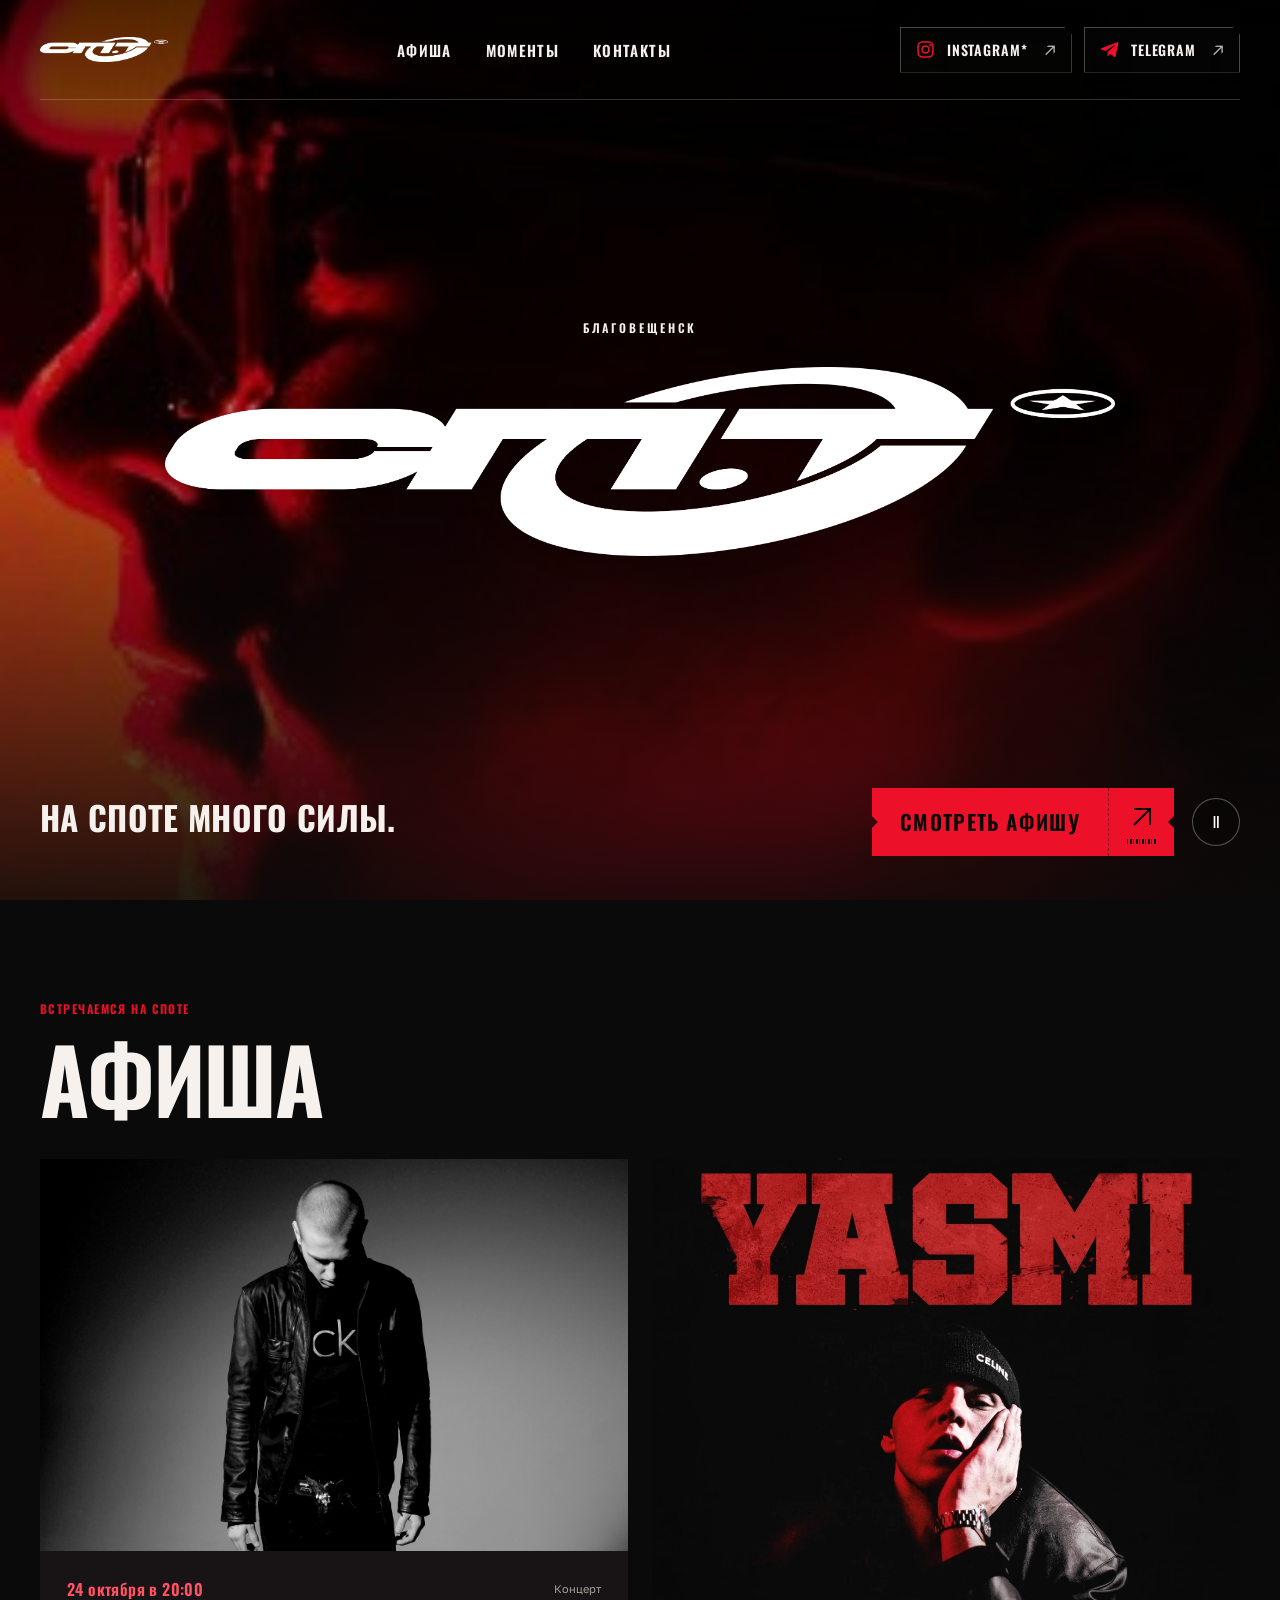
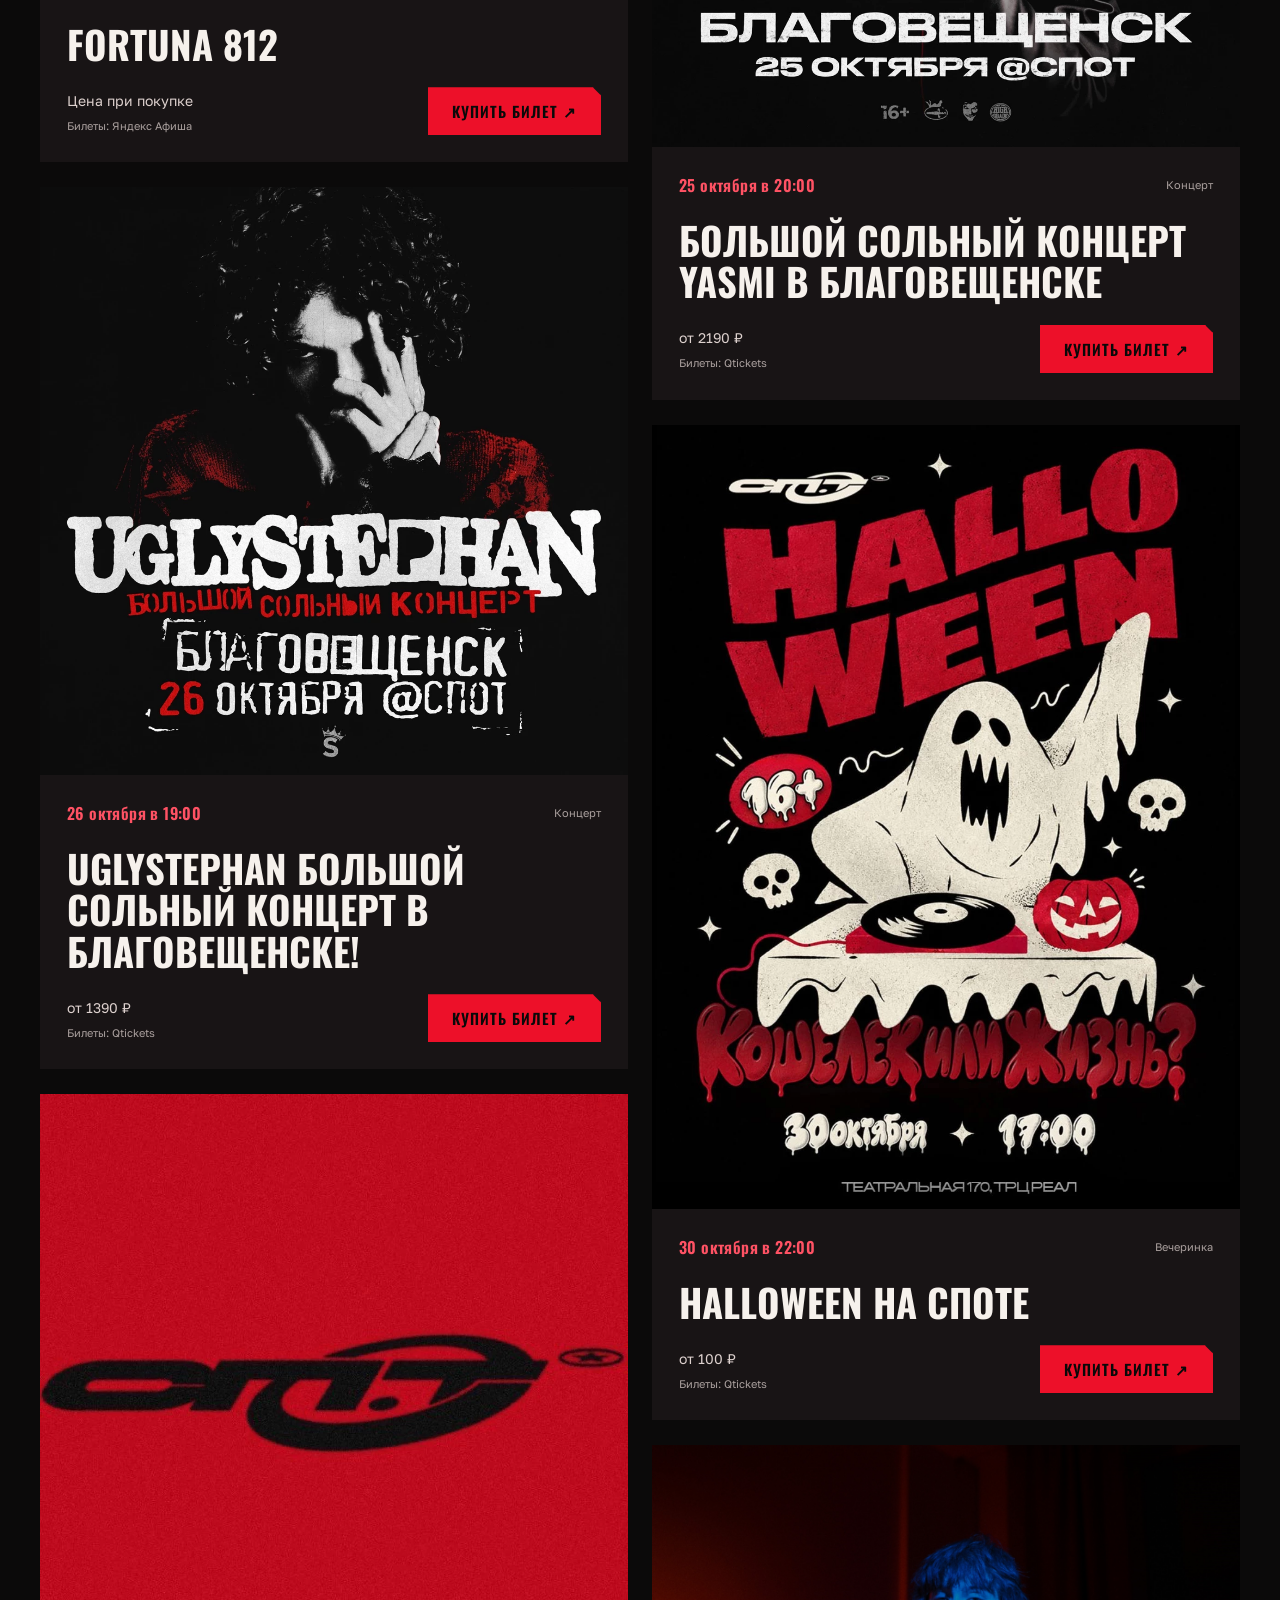
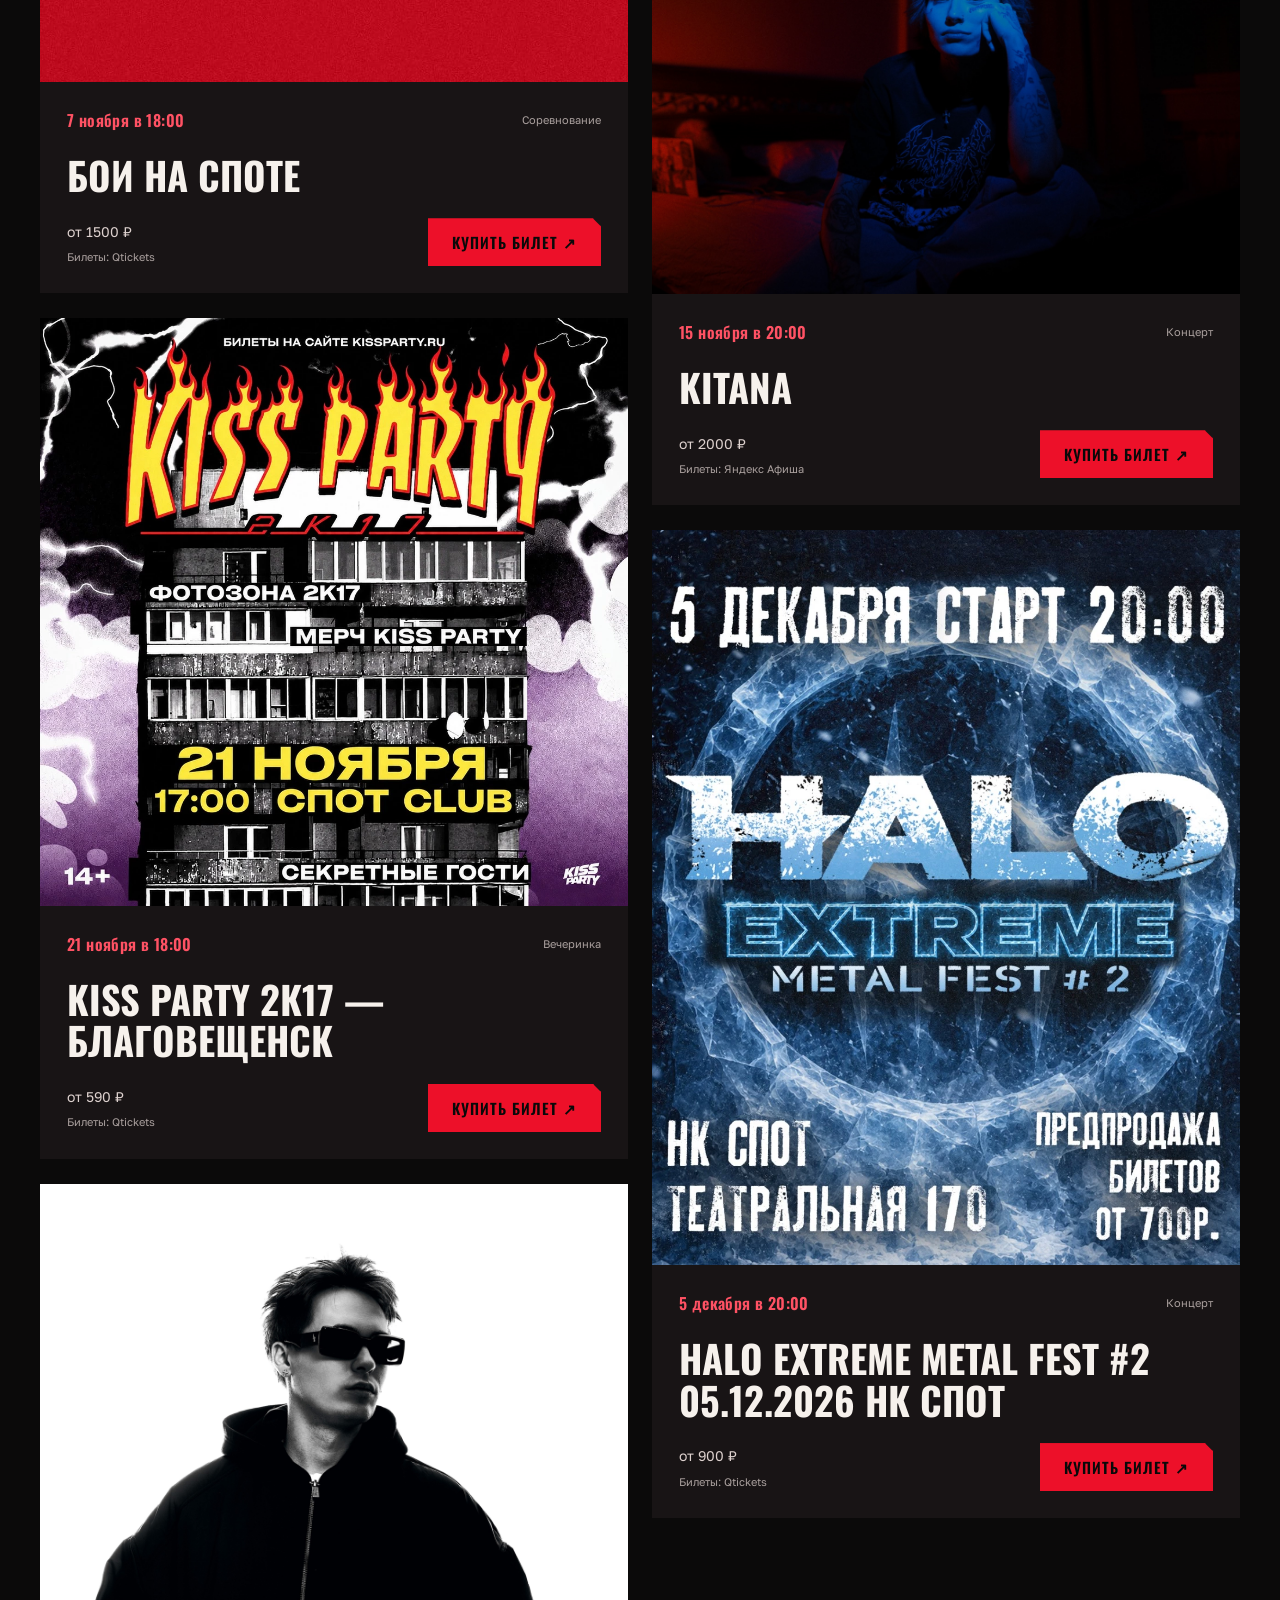
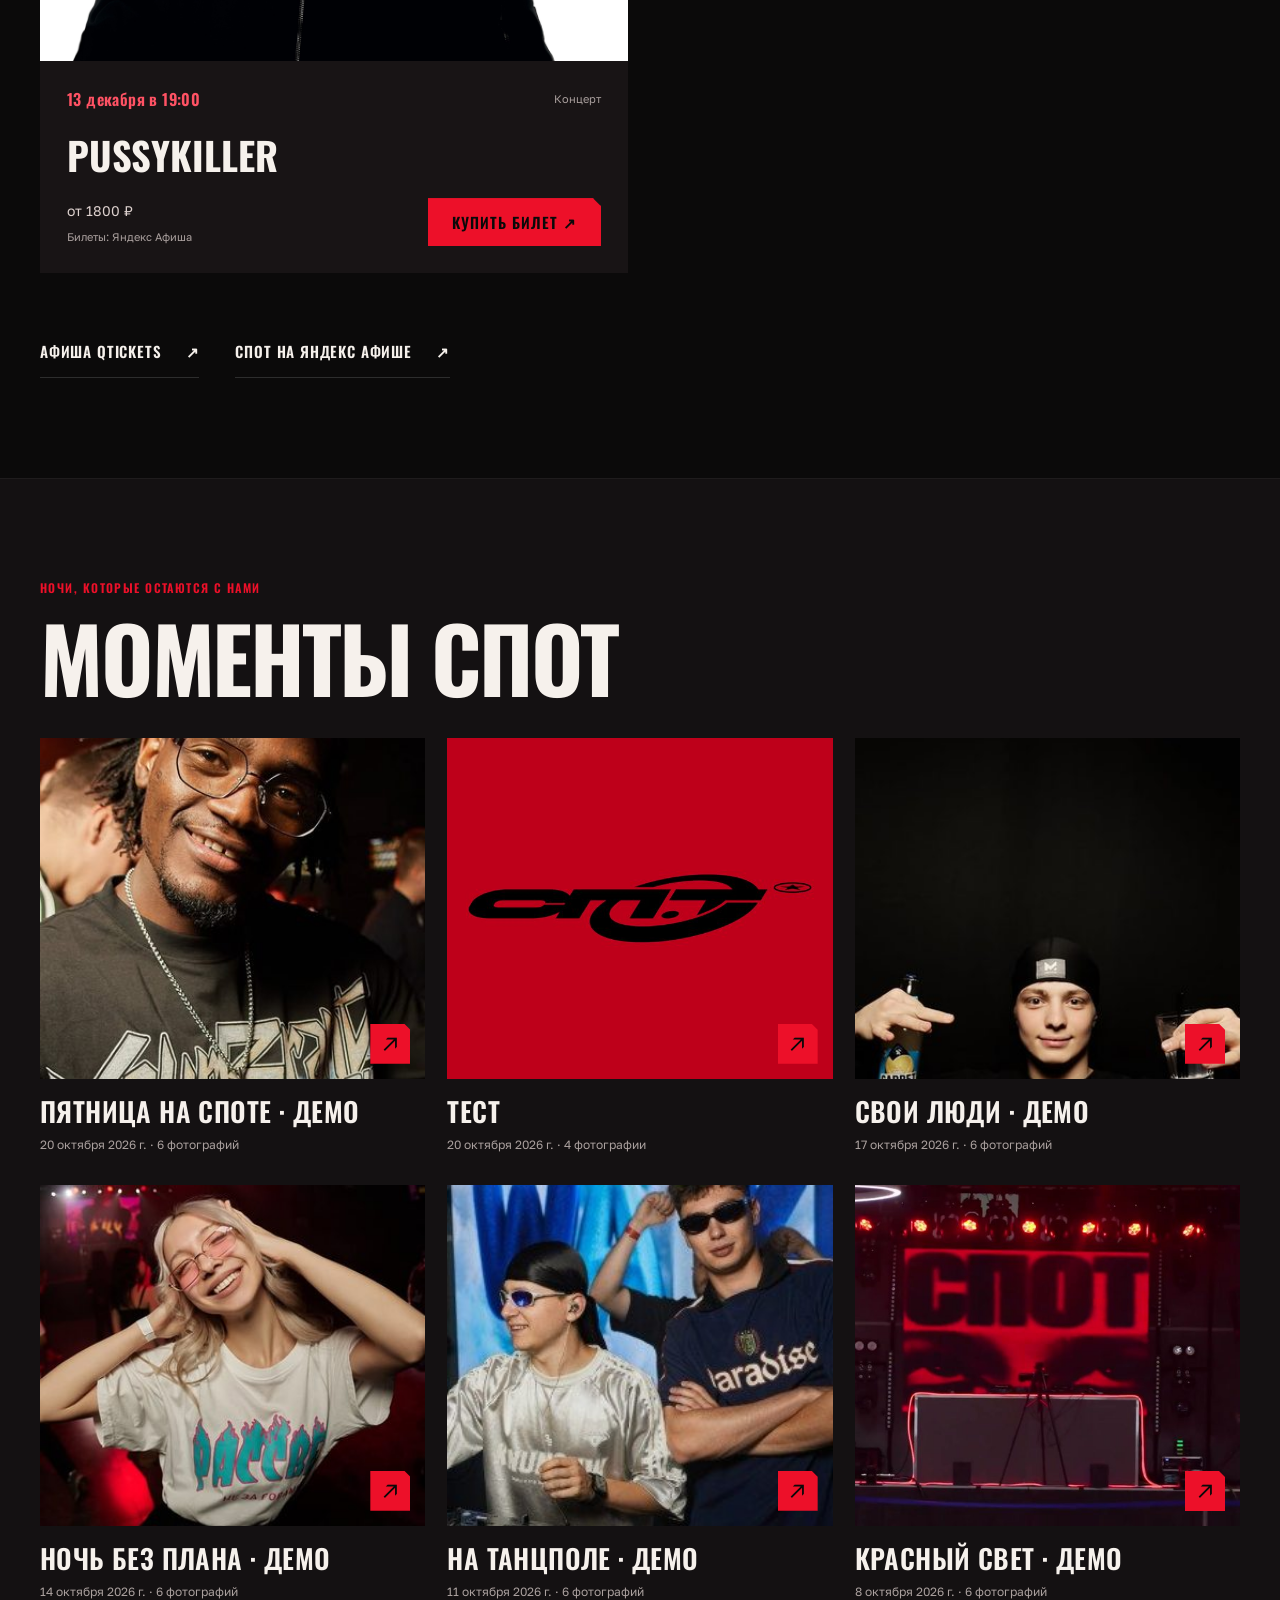
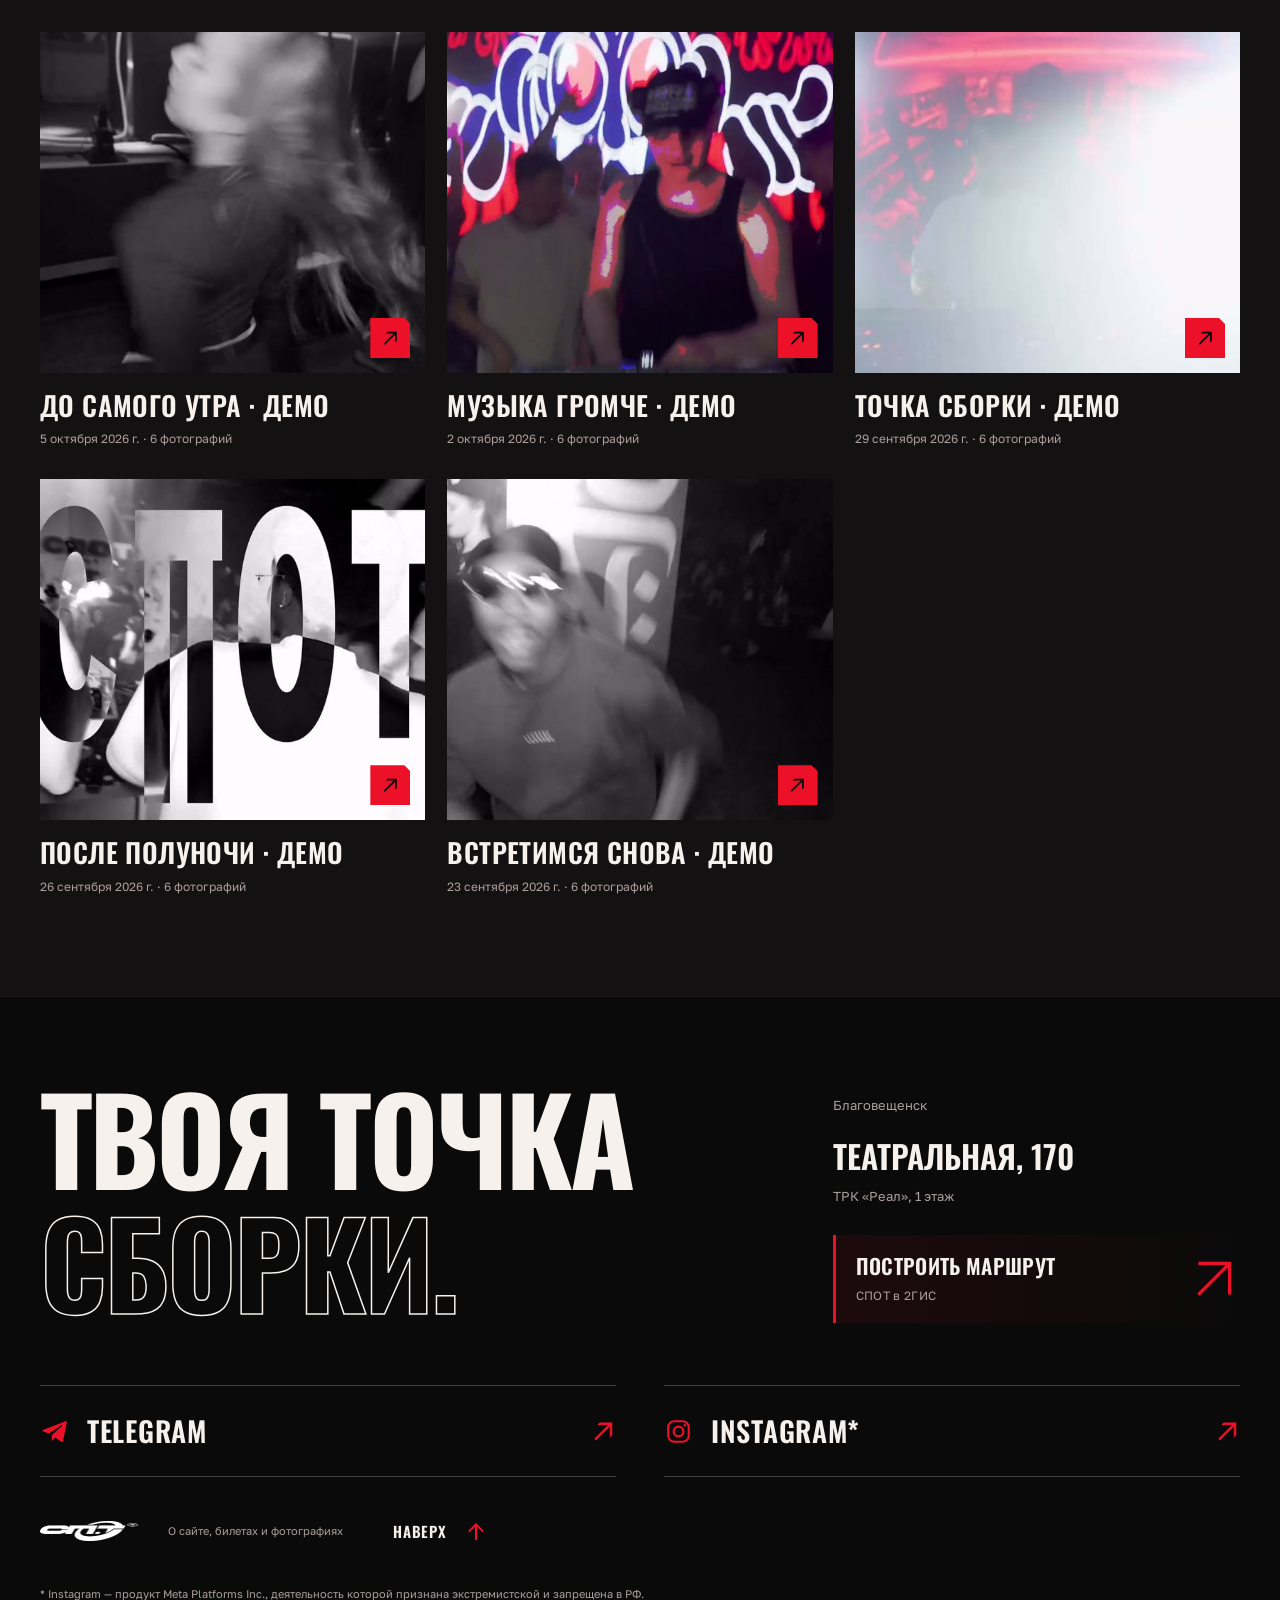
==== commit c4e985e3: "Add visitor legal information and remove background video audio" ====
--- a/public-preview/index.html
+++ b/public-preview/index.html
@@ -4,6 +4,7 @@
   <meta charset="utf-8">
   <meta name="viewport" content="width=device-width, initial-scale=1">
   <meta name="theme-color" content="#0b0a0a">
+  <meta name="referrer" content="no-referrer">
   <meta name="description" content="СПОТ в Благовещенске. Афиша концертов и вечеринок, билеты и фотографии с твоих любимых ночей.">
   <title>СПОТ — твоя точка сборки</title>
   <link rel="icon" href="assets/spot-logo.jpg">
@@ -35,7 +36,7 @@
       <header class="header wrap">
         <a class="brand" href="#" aria-label="СПОТ — на главную"><img src="assets/лого спот.png" alt="СПОТ" width="6327" height="1258"></a>
         <nav aria-label="Главная навигация"><a href="#events">Афиша</a><a href="#moments">Моменты</a><a href="#place">Контакты</a></nav>
-        <div class="header-socials"><a class="social-link social-chip" href="https://www.instagram.com/spot.blg/" target="_blank" rel="noreferrer" aria-label="Instagram СПОТ — открыть в новой вкладке"><svg class="social-icon" viewBox="0 0 24 24" fill="none" aria-hidden="true" focusable="false"><rect x="3.5" y="3.5" width="17" height="17" rx="5" stroke="currentColor" stroke-width="1.8"/><circle cx="12" cy="12" r="4" stroke="currentColor" stroke-width="1.8"/><circle cx="17.3" cy="6.8" r="1.1" fill="currentColor"/></svg><span class="social-name">Instagram</span><span class="social-arrow" aria-hidden="true">↗</span></a><a class="social-link social-chip" href="https://t.me/spotblg" target="_blank" rel="noreferrer" aria-label="Telegram СПОТ — открыть в новой вкладке"><svg class="social-icon" viewBox="0 0 24 24" aria-hidden="true" focusable="false"><path fill="currentColor" d="M20.6 3.8 2.9 10.6c-1.2.5-1.2 1.2-.2 1.5l4.6 1.5 10.6-6.7c.5-.3 1-.1.6.3l-8.6 7.7-.3 4.7c.5 0 .7-.2 1-.5l2.2-2.1 4.6 3.4c.9.5 1.5.2 1.7-.9l3-14.5c.3-1.4-.5-2-1.5-1.4Z"/></svg><span class="social-name">Telegram</span><span class="social-arrow" aria-hidden="true">↗</span></a></div>
+        <div class="header-socials"><a class="social-link social-chip" href="https://www.instagram.com/spot.blg/" target="_blank" rel="noreferrer" aria-label="Instagram СПОТ — открыть в новой вкладке"><svg class="social-icon" viewBox="0 0 24 24" fill="none" aria-hidden="true" focusable="false"><rect x="3.5" y="3.5" width="17" height="17" rx="5" stroke="currentColor" stroke-width="1.8"/><circle cx="12" cy="12" r="4" stroke="currentColor" stroke-width="1.8"/><circle cx="17.3" cy="6.8" r="1.1" fill="currentColor"/></svg><span class="social-name">Instagram*</span><span class="social-arrow" aria-hidden="true">↗</span></a><a class="social-link social-chip" href="https://t.me/spotblg" target="_blank" rel="noreferrer" aria-label="Telegram СПОТ — открыть в новой вкладке"><svg class="social-icon" viewBox="0 0 24 24" aria-hidden="true" focusable="false"><path fill="currentColor" d="M20.6 3.8 2.9 10.6c-1.2.5-1.2 1.2-.2 1.5l4.6 1.5 10.6-6.7c.5-.3 1-.1.6.3l-8.6 7.7-.3 4.7c.5 0 .7-.2 1-.5l2.2-2.1 4.6 3.4c.9.5 1.5.2 1.7-.9l3-14.5c.3-1.4-.5-2-1.5-1.4Z"/></svg><span class="social-name">Telegram</span><span class="social-arrow" aria-hidden="true">↗</span></a></div>
       </header>
       <div class="hero-center wrap"><span class="hero-city">Благовещенск</span><h1><img class="hero-logo" src="assets/лого спот.png" alt="СПОТ" width="6327" height="1258"></h1></div>
       <div class="hero-bottom wrap"><div><p class="hero-motto">На СПОТе много силы.</p></div><div class="hero-controls"><a class="button primary ticket-button" href="#events" aria-label="Смотреть афишу"><span class="ticket-label">Смотреть афишу</span><span class="ticket-stub" aria-hidden="true"><svg viewBox="0 0 28 28" fill="none"><path d="M6 6h16v16M22 6 6 22" stroke="currentColor" stroke-width="2"/></svg><span class="ticket-barcode"></span></span></a><button class="video-toggle" type="button" aria-label="Приостановить видео" aria-pressed="false"><span aria-hidden="true">Ⅱ</span></button></div></div>
@@ -62,8 +63,9 @@
           <a class="footer-route" href="https://2gis.ru/blagoveshensk/firm/70000001110675808" target="_blank" rel="noreferrer" aria-label="Построить маршрут в 2ГИС"><span>Построить маршрут<small>СПОТ в 2ГИС</small></span><svg viewBox="0 0 40 40" fill="none" aria-hidden="true"><path d="M8 8h24v24M32 8 8 32" stroke="currentColor" stroke-width="2.5"/></svg></a>
         </div>
       </div>
-      <div class="footer-socials"><a class="social-link social-chip" href="https://t.me/spotblg" target="_blank" rel="noreferrer" aria-label="Telegram СПОТ — открыть в новой вкладке"><svg class="social-icon" viewBox="0 0 24 24" aria-hidden="true" focusable="false"><path fill="currentColor" d="M20.6 3.8 2.9 10.6c-1.2.5-1.2 1.2-.2 1.5l4.6 1.5 10.6-6.7c.5-.3 1-.1.6.3l-8.6 7.7-.3 4.7c.5 0 .7-.2 1-.5l2.2-2.1 4.6 3.4c.9.5 1.5.2 1.7-.9l3-14.5c.3-1.4-.5-2-1.5-1.4Z"/></svg><span class="social-name">Telegram</span><span class="social-arrow" aria-hidden="true">↗</span></a><a class="social-link social-chip" href="https://www.instagram.com/spot.blg/" target="_blank" rel="noreferrer" aria-label="Instagram СПОТ — открыть в новой вкладке"><svg class="social-icon" viewBox="0 0 24 24" fill="none" aria-hidden="true" focusable="false"><rect x="3.5" y="3.5" width="17" height="17" rx="5" stroke="currentColor" stroke-width="1.8"/><circle cx="12" cy="12" r="4" stroke="currentColor" stroke-width="1.8"/><circle cx="17.3" cy="6.8" r="1.1" fill="currentColor"/></svg><span class="social-name">Instagram</span><span class="social-arrow" aria-hidden="true">↗</span></a></div>
-      <div class="footer-bottom"><a class="brand" href="#" aria-label="СПОТ — на главную"><img src="assets/лого спот.png" alt="СПОТ" width="6327" height="1258" loading="lazy"></a><span>Билеты и условия — на сайте продавца.</span><a href="#" class="footer-top">Наверх <span aria-hidden="true">↑</span></a></div>
+      <div class="footer-socials"><a class="social-link social-chip" href="https://t.me/spotblg" target="_blank" rel="noreferrer" aria-label="Telegram СПОТ — открыть в новой вкладке"><svg class="social-icon" viewBox="0 0 24 24" aria-hidden="true" focusable="false"><path fill="currentColor" d="M20.6 3.8 2.9 10.6c-1.2.5-1.2 1.2-.2 1.5l4.6 1.5 10.6-6.7c.5-.3 1-.1.6.3l-8.6 7.7-.3 4.7c.5 0 .7-.2 1-.5l2.2-2.1 4.6 3.4c.9.5 1.5.2 1.7-.9l3-14.5c.3-1.4-.5-2-1.5-1.4Z"/></svg><span class="social-name">Telegram</span><span class="social-arrow" aria-hidden="true">↗</span></a><a class="social-link social-chip" href="https://www.instagram.com/spot.blg/" target="_blank" rel="noreferrer" aria-label="Instagram СПОТ — открыть в новой вкладке"><svg class="social-icon" viewBox="0 0 24 24" fill="none" aria-hidden="true" focusable="false"><rect x="3.5" y="3.5" width="17" height="17" rx="5" stroke="currentColor" stroke-width="1.8"/><circle cx="12" cy="12" r="4" stroke="currentColor" stroke-width="1.8"/><circle cx="17.3" cy="6.8" r="1.1" fill="currentColor"/></svg><span class="social-name">Instagram*</span><span class="social-arrow" aria-hidden="true">↗</span></a></div>
+      <div class="footer-bottom"><a class="brand" href="#" aria-label="СПОТ — на главную"><img src="assets/лого спот.png" alt="СПОТ" width="6327" height="1258" loading="lazy"></a><a class="footer-legal" href="legal.html">О сайте, билетах и фотографиях</a><a href="#" class="footer-top">Наверх <span aria-hidden="true">↑</span></a></div>
+      <p class="footer-legal-note"><a href="legal.html#instagram-note">* Instagram — продукт Meta Platforms Inc., деятельность которой признана экстремистской и запрещена в РФ.</a></p>
     </div>
   </footer>
   <dialog id="album-dialog" class="album-dialog" aria-labelledby="album-title">
--- a/public-preview/styles.css
+++ b/public-preview/styles.css
@@ -187,3 +187,6 @@
   .footer-top{grid-column:2;grid-row:1/4;gap:12px;font-size:14px}
 }
 @media(prefers-reduced-motion:reduce){.footer-route:hover svg{transform:none}}
+
+.footer-legal{line-height:1.6;text-underline-offset:4px}.footer-legal:hover,.footer-legal:focus-visible{text-decoration:underline;color:var(--text)}.footer-legal-note{margin:0;padding-bottom:24px;max-width:760px;font-size:11px;line-height:1.7;color:var(--muted)}
+@media(max-width:600px){.footer-legal{grid-column:1}.footer-legal-note{font-size:10px;padding-bottom:22px}}
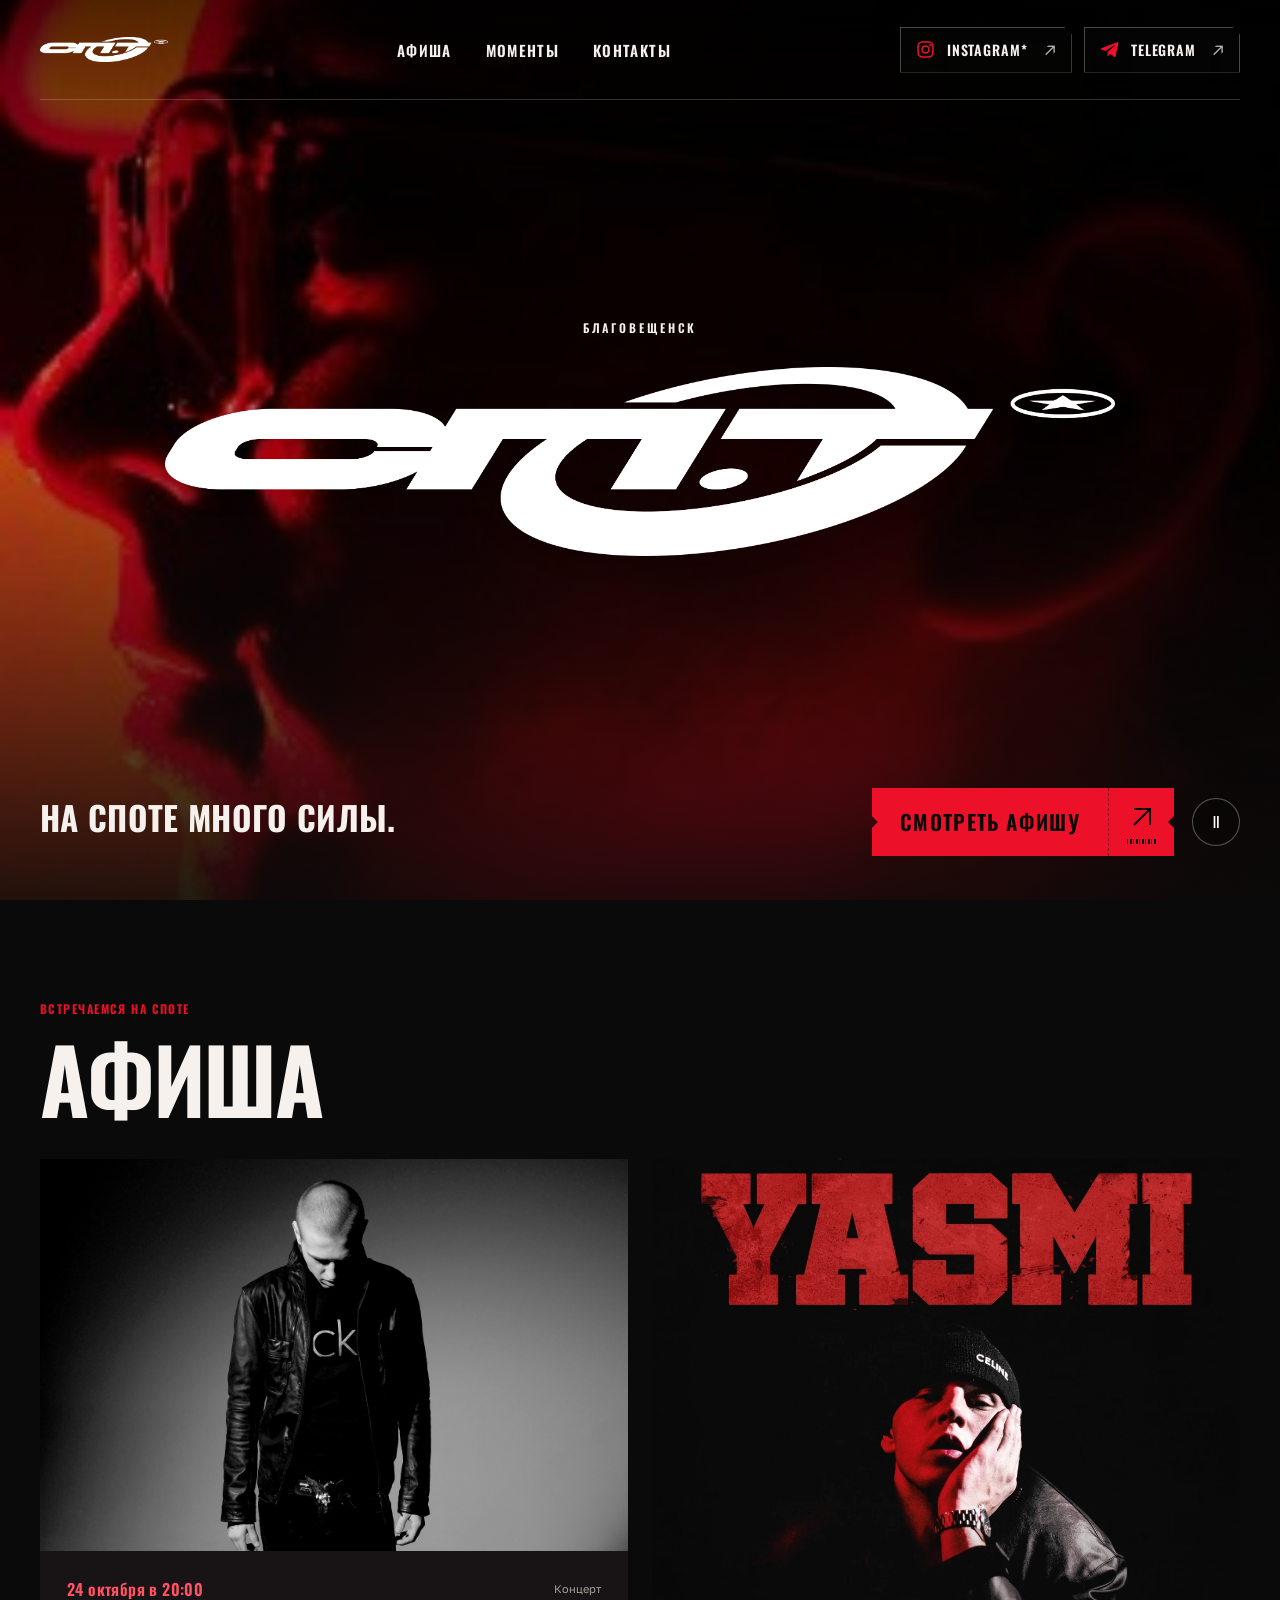
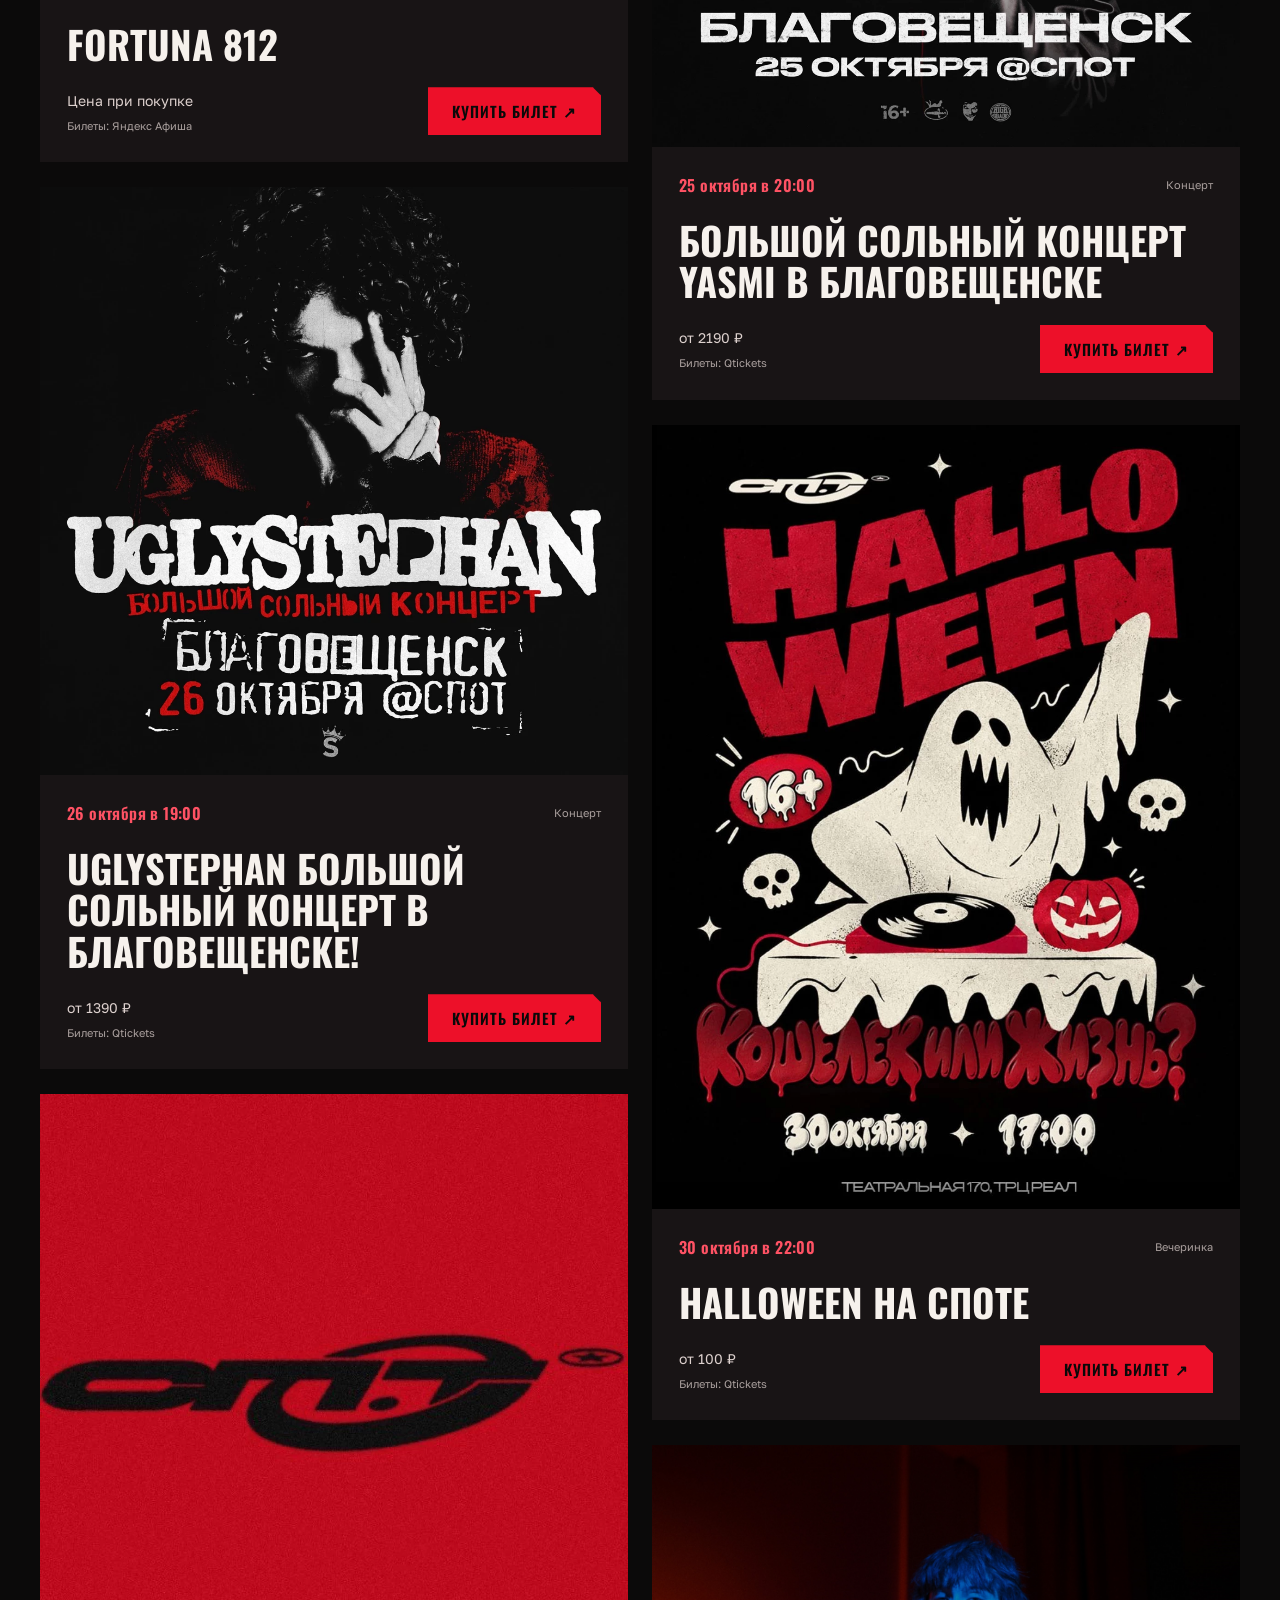
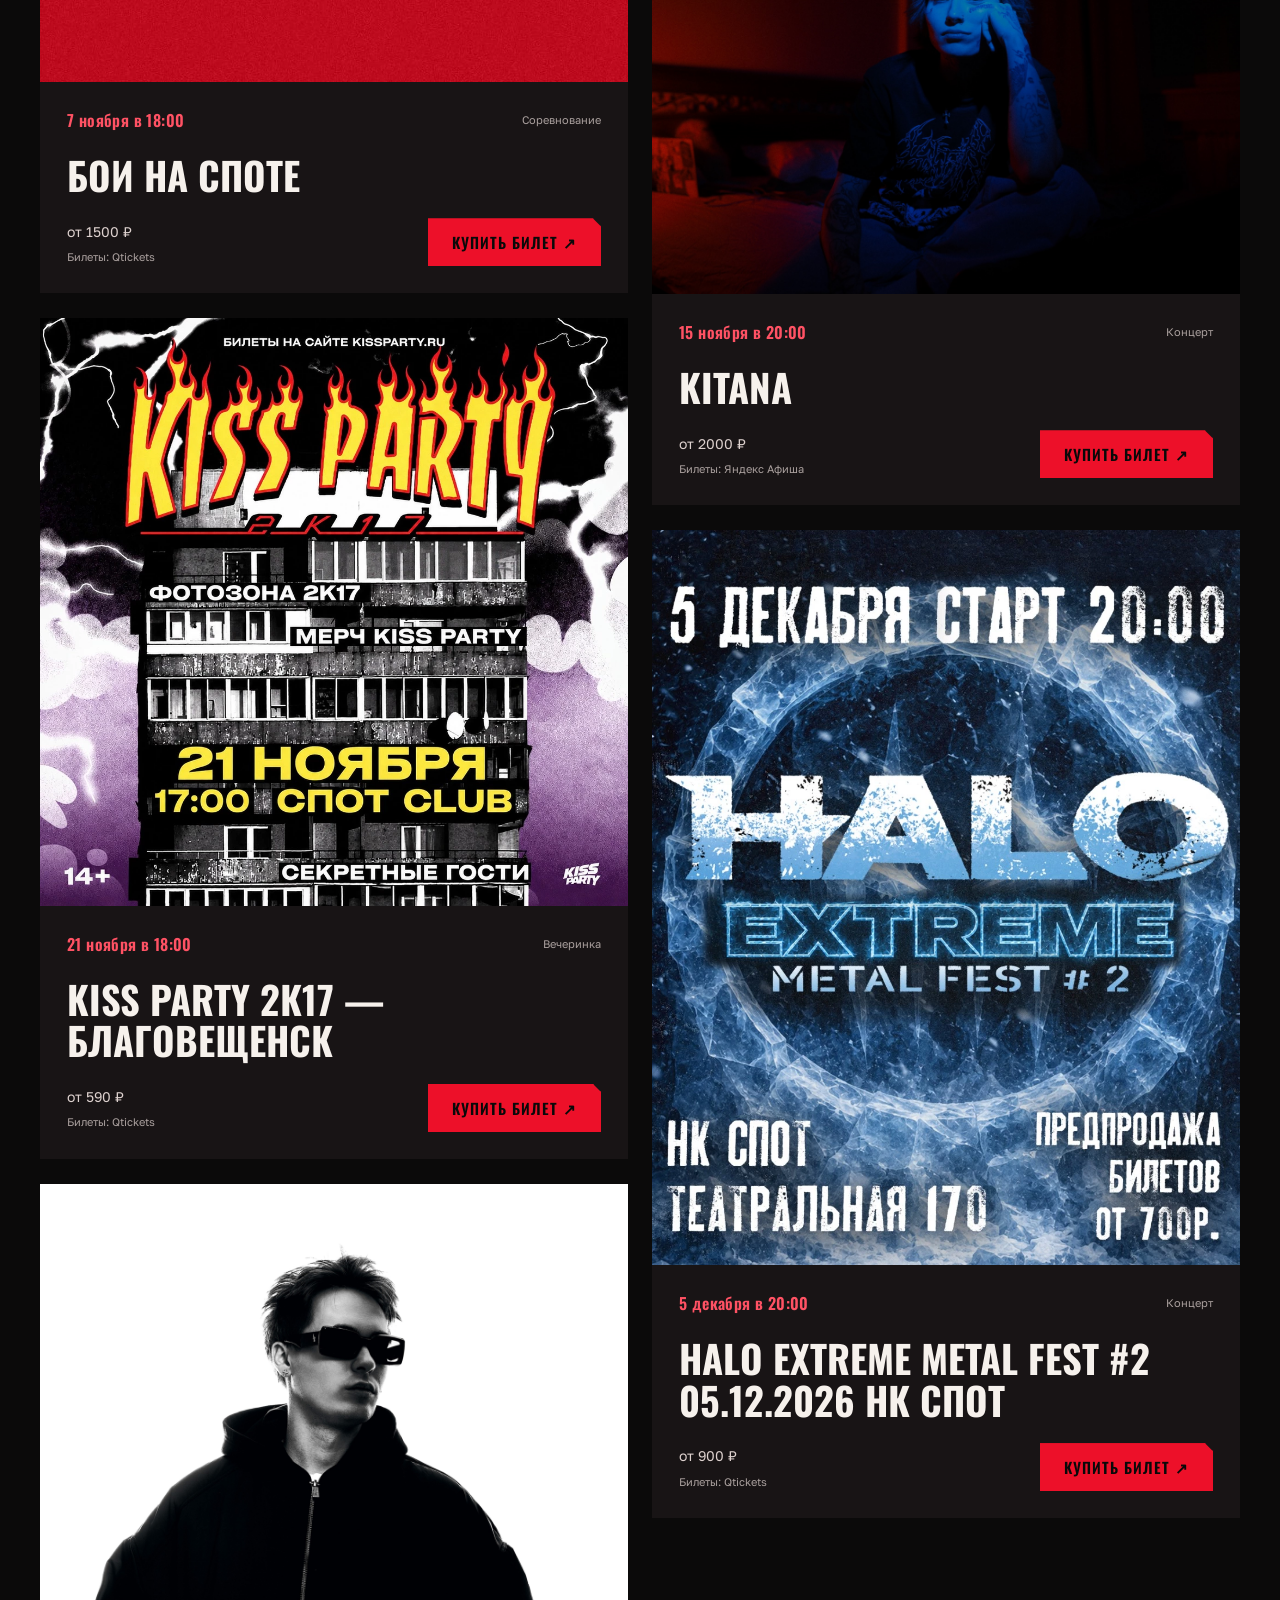
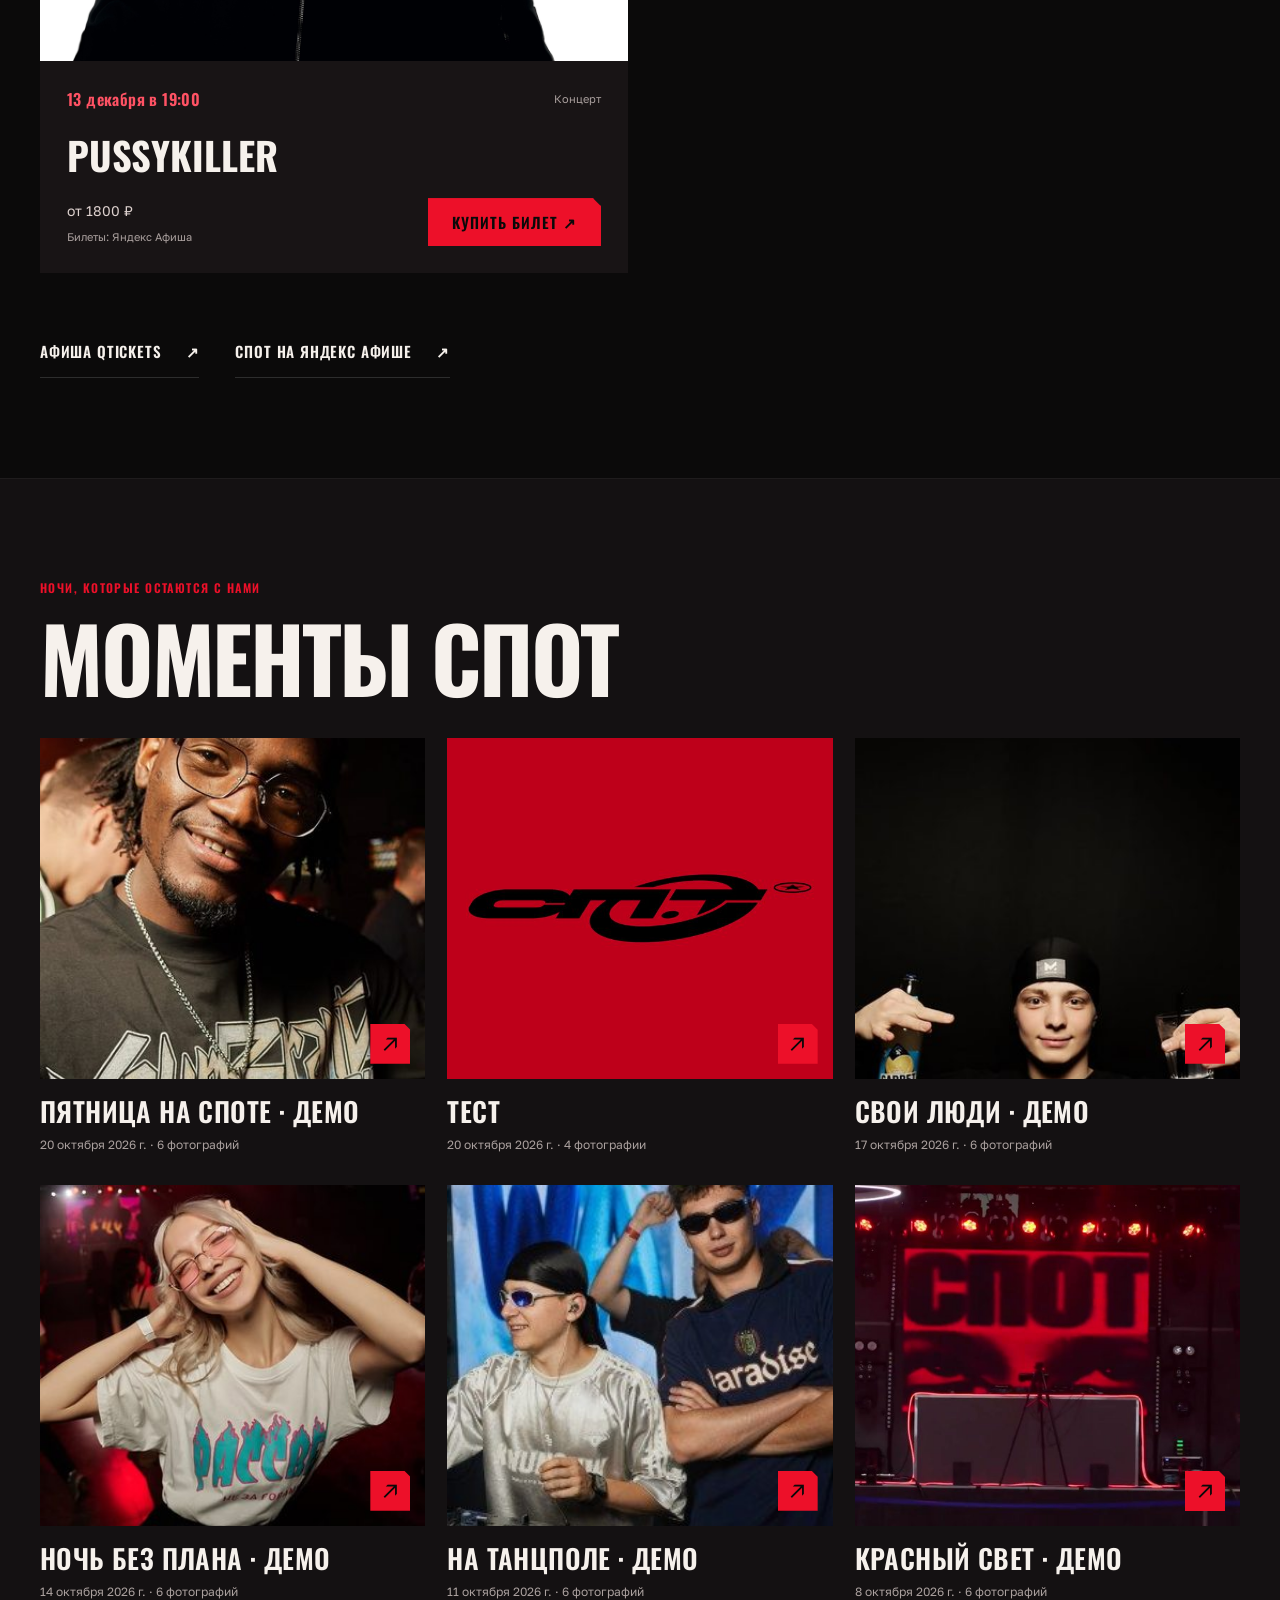
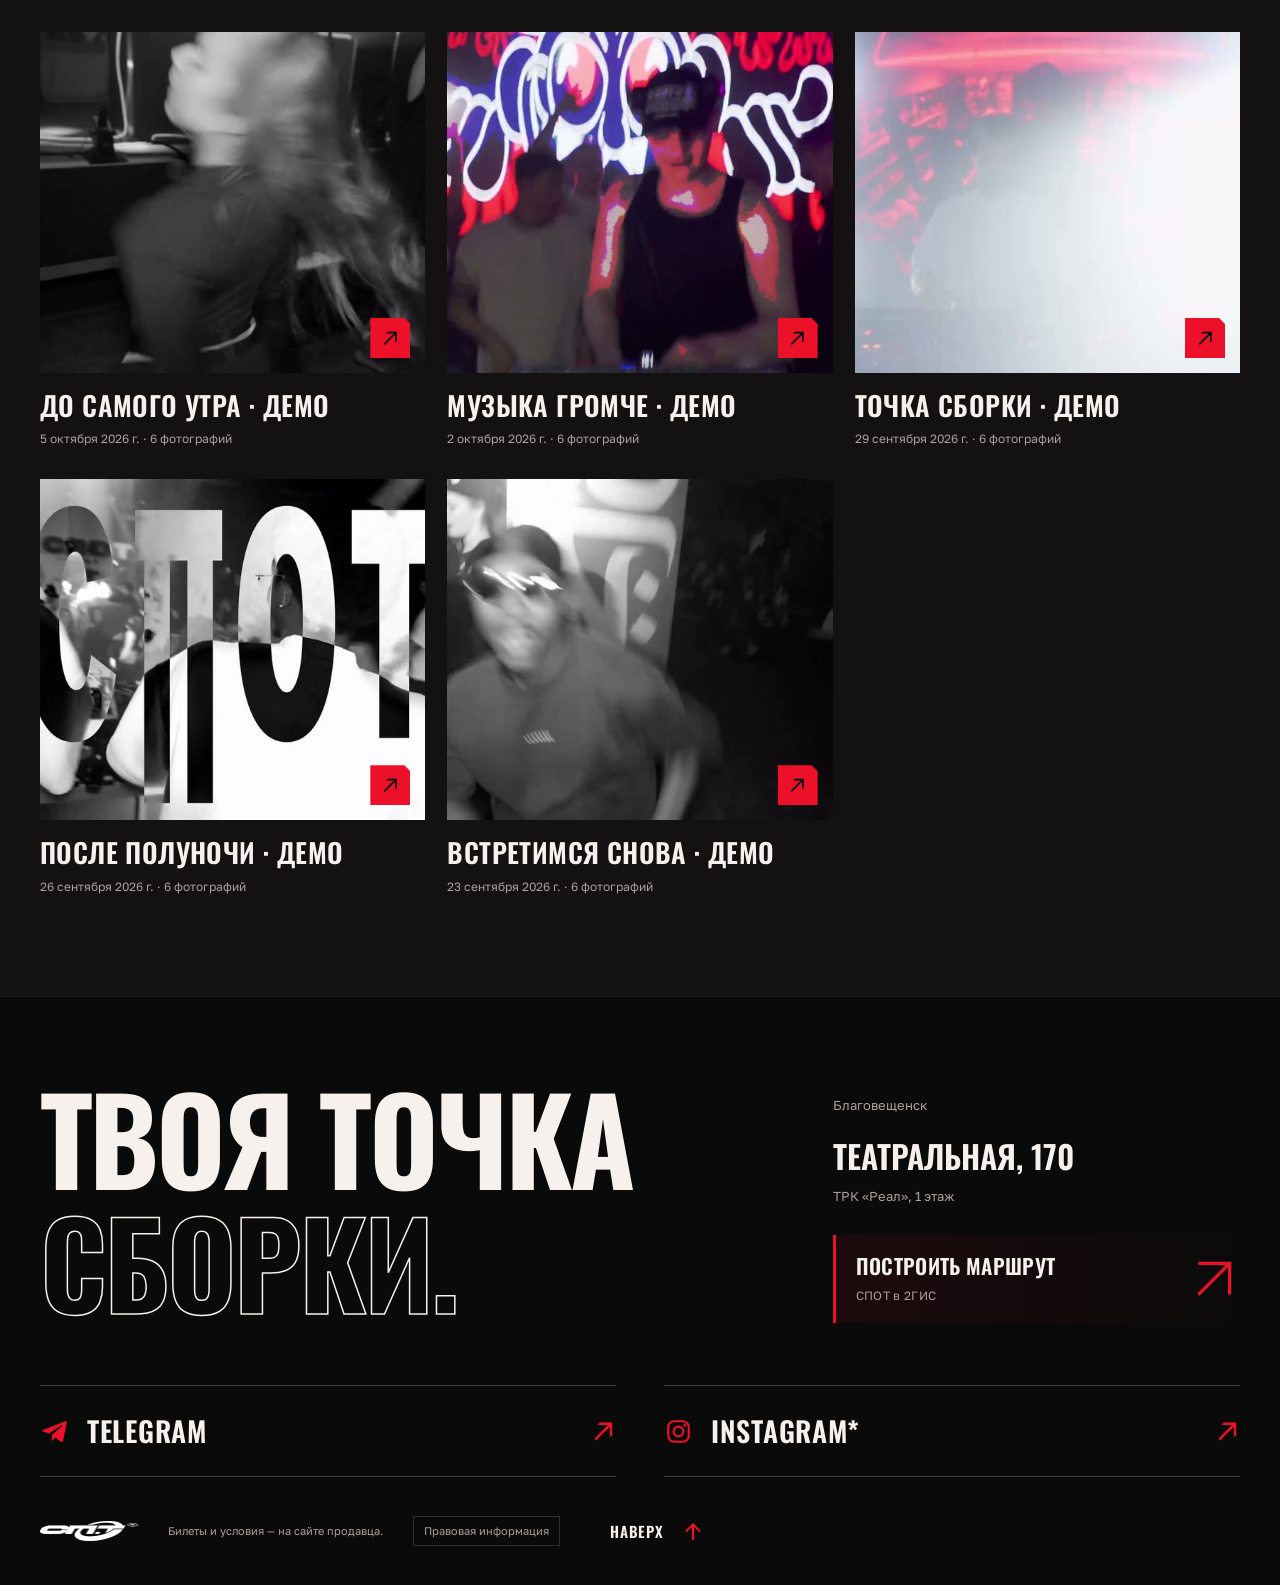
==== commit e4ce787f: "Keep legal information behind a small footer link" ====
--- a/public-preview/index.html
+++ b/public-preview/index.html
@@ -64,8 +64,7 @@
         </div>
       </div>
       <div class="footer-socials"><a class="social-link social-chip" href="https://t.me/spotblg" target="_blank" rel="noreferrer" aria-label="Telegram СПОТ — открыть в новой вкладке"><svg class="social-icon" viewBox="0 0 24 24" aria-hidden="true" focusable="false"><path fill="currentColor" d="M20.6 3.8 2.9 10.6c-1.2.5-1.2 1.2-.2 1.5l4.6 1.5 10.6-6.7c.5-.3 1-.1.6.3l-8.6 7.7-.3 4.7c.5 0 .7-.2 1-.5l2.2-2.1 4.6 3.4c.9.5 1.5.2 1.7-.9l3-14.5c.3-1.4-.5-2-1.5-1.4Z"/></svg><span class="social-name">Telegram</span><span class="social-arrow" aria-hidden="true">↗</span></a><a class="social-link social-chip" href="https://www.instagram.com/spot.blg/" target="_blank" rel="noreferrer" aria-label="Instagram СПОТ — открыть в новой вкладке"><svg class="social-icon" viewBox="0 0 24 24" fill="none" aria-hidden="true" focusable="false"><rect x="3.5" y="3.5" width="17" height="17" rx="5" stroke="currentColor" stroke-width="1.8"/><circle cx="12" cy="12" r="4" stroke="currentColor" stroke-width="1.8"/><circle cx="17.3" cy="6.8" r="1.1" fill="currentColor"/></svg><span class="social-name">Instagram*</span><span class="social-arrow" aria-hidden="true">↗</span></a></div>
-      <div class="footer-bottom"><a class="brand" href="#" aria-label="СПОТ — на главную"><img src="assets/лого спот.png" alt="СПОТ" width="6327" height="1258" loading="lazy"></a><a class="footer-legal" href="legal.html">О сайте, билетах и фотографиях</a><a href="#" class="footer-top">Наверх <span aria-hidden="true">↑</span></a></div>
-      <p class="footer-legal-note"><a href="legal.html#instagram-note">* Instagram — продукт Meta Platforms Inc., деятельность которой признана экстремистской и запрещена в РФ.</a></p>
+      <div class="footer-bottom"><a class="brand" href="#" aria-label="СПОТ — на главную"><img src="assets/лого спот.png" alt="СПОТ" width="6327" height="1258" loading="lazy"></a><span>Билеты и условия — на сайте продавца.</span><a class="footer-legal" href="legal.html" target="_blank" rel="noopener noreferrer">Правовая информация</a><a href="#" class="footer-top">Наверх <span aria-hidden="true">↑</span></a></div>
     </div>
   </footer>
   <dialog id="album-dialog" class="album-dialog" aria-labelledby="album-title">
--- a/public-preview/styles.css
+++ b/public-preview/styles.css
@@ -188,5 +188,5 @@
 }
 @media(prefers-reduced-motion:reduce){.footer-route:hover svg{transform:none}}
 
-.footer-legal{line-height:1.6;text-underline-offset:4px}.footer-legal:hover,.footer-legal:focus-visible{text-decoration:underline;color:var(--text)}.footer-legal-note{margin:0;padding-bottom:24px;max-width:760px;font-size:11px;line-height:1.7;color:var(--muted)}
-@media(max-width:600px){.footer-legal{grid-column:1}.footer-legal-note{font-size:10px;padding-bottom:22px}}
+.footer-legal{display:inline-flex;align-items:center;justify-content:center;min-height:30px;padding:5px 10px;border:1px solid var(--line);font:inherit;font-size:11px;line-height:1.4;color:var(--muted);text-decoration:none;white-space:nowrap;transition:color .2s,border-color .2s}.footer-legal:hover,.footer-legal:focus-visible{color:var(--text);border-color:var(--red)}
+@media(max-width:600px){.footer-legal{grid-column:1;justify-self:start;font-size:10px;margin-top:3px}}
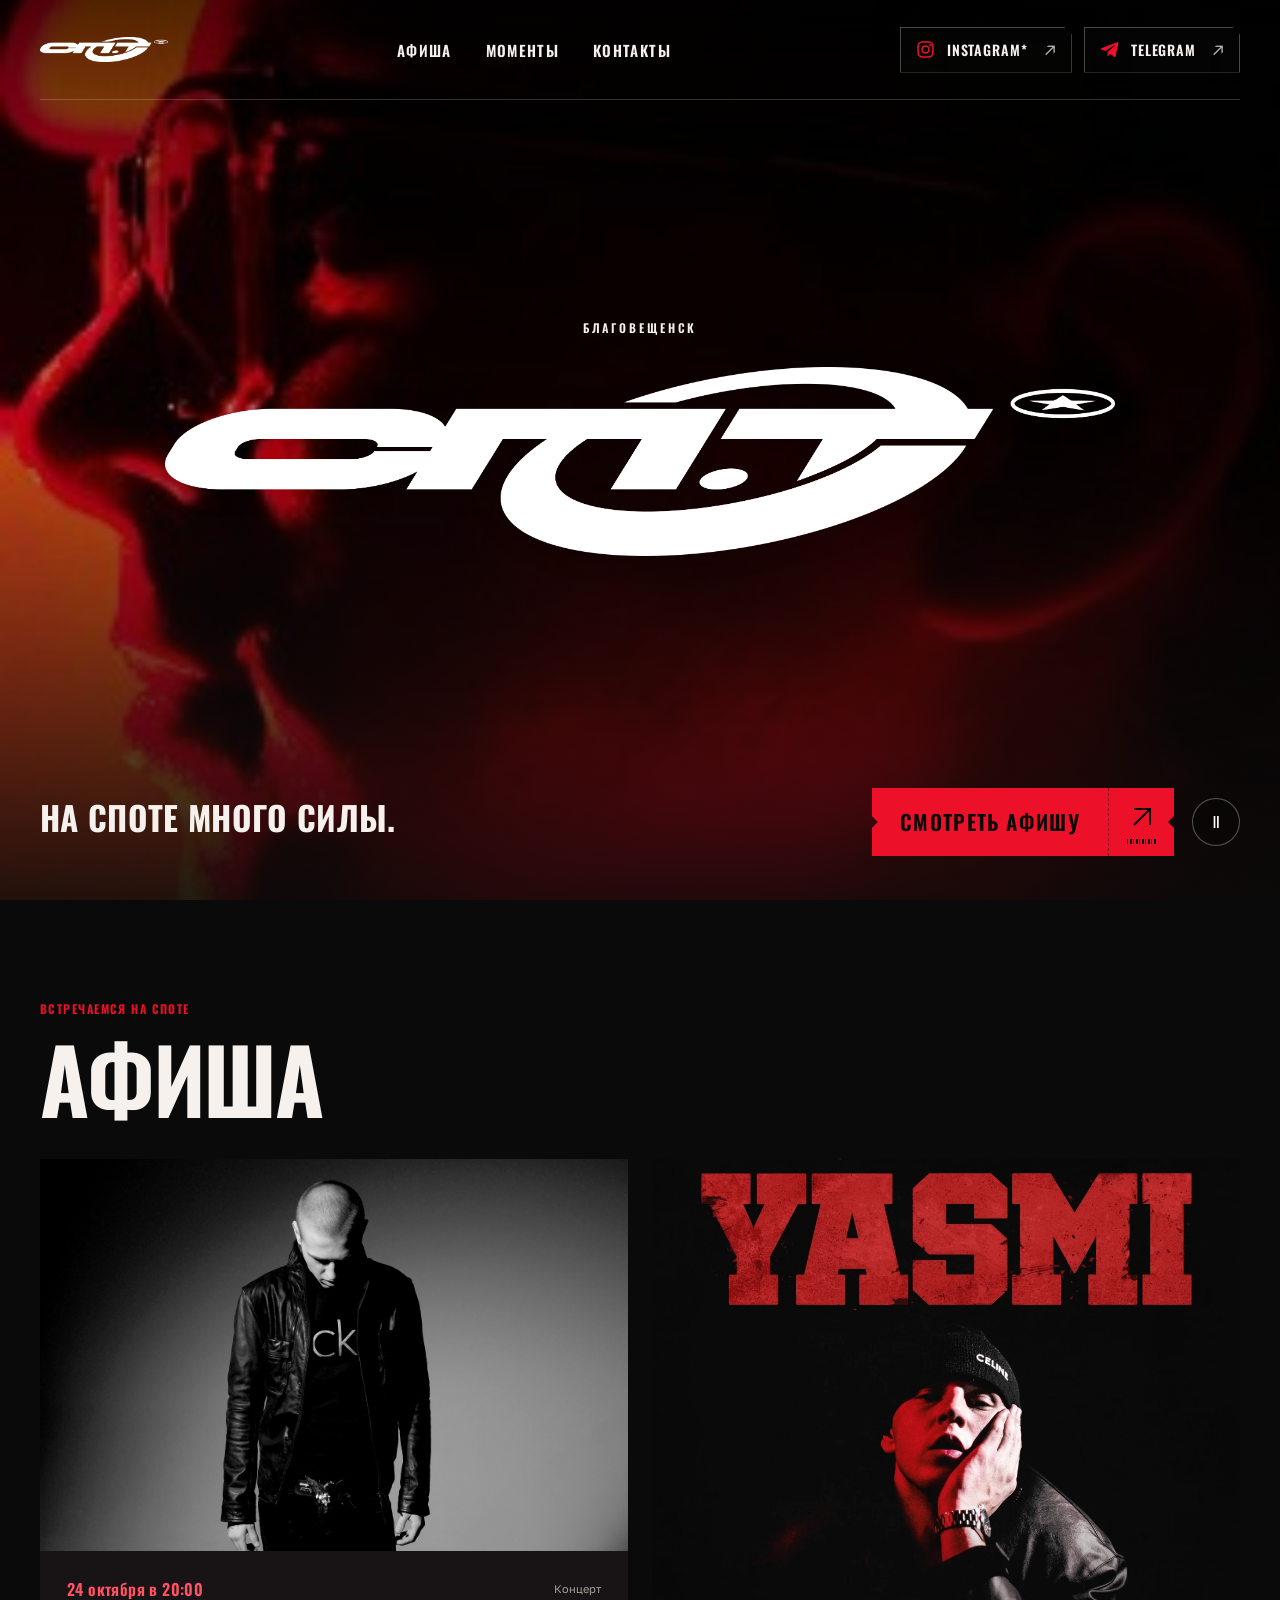
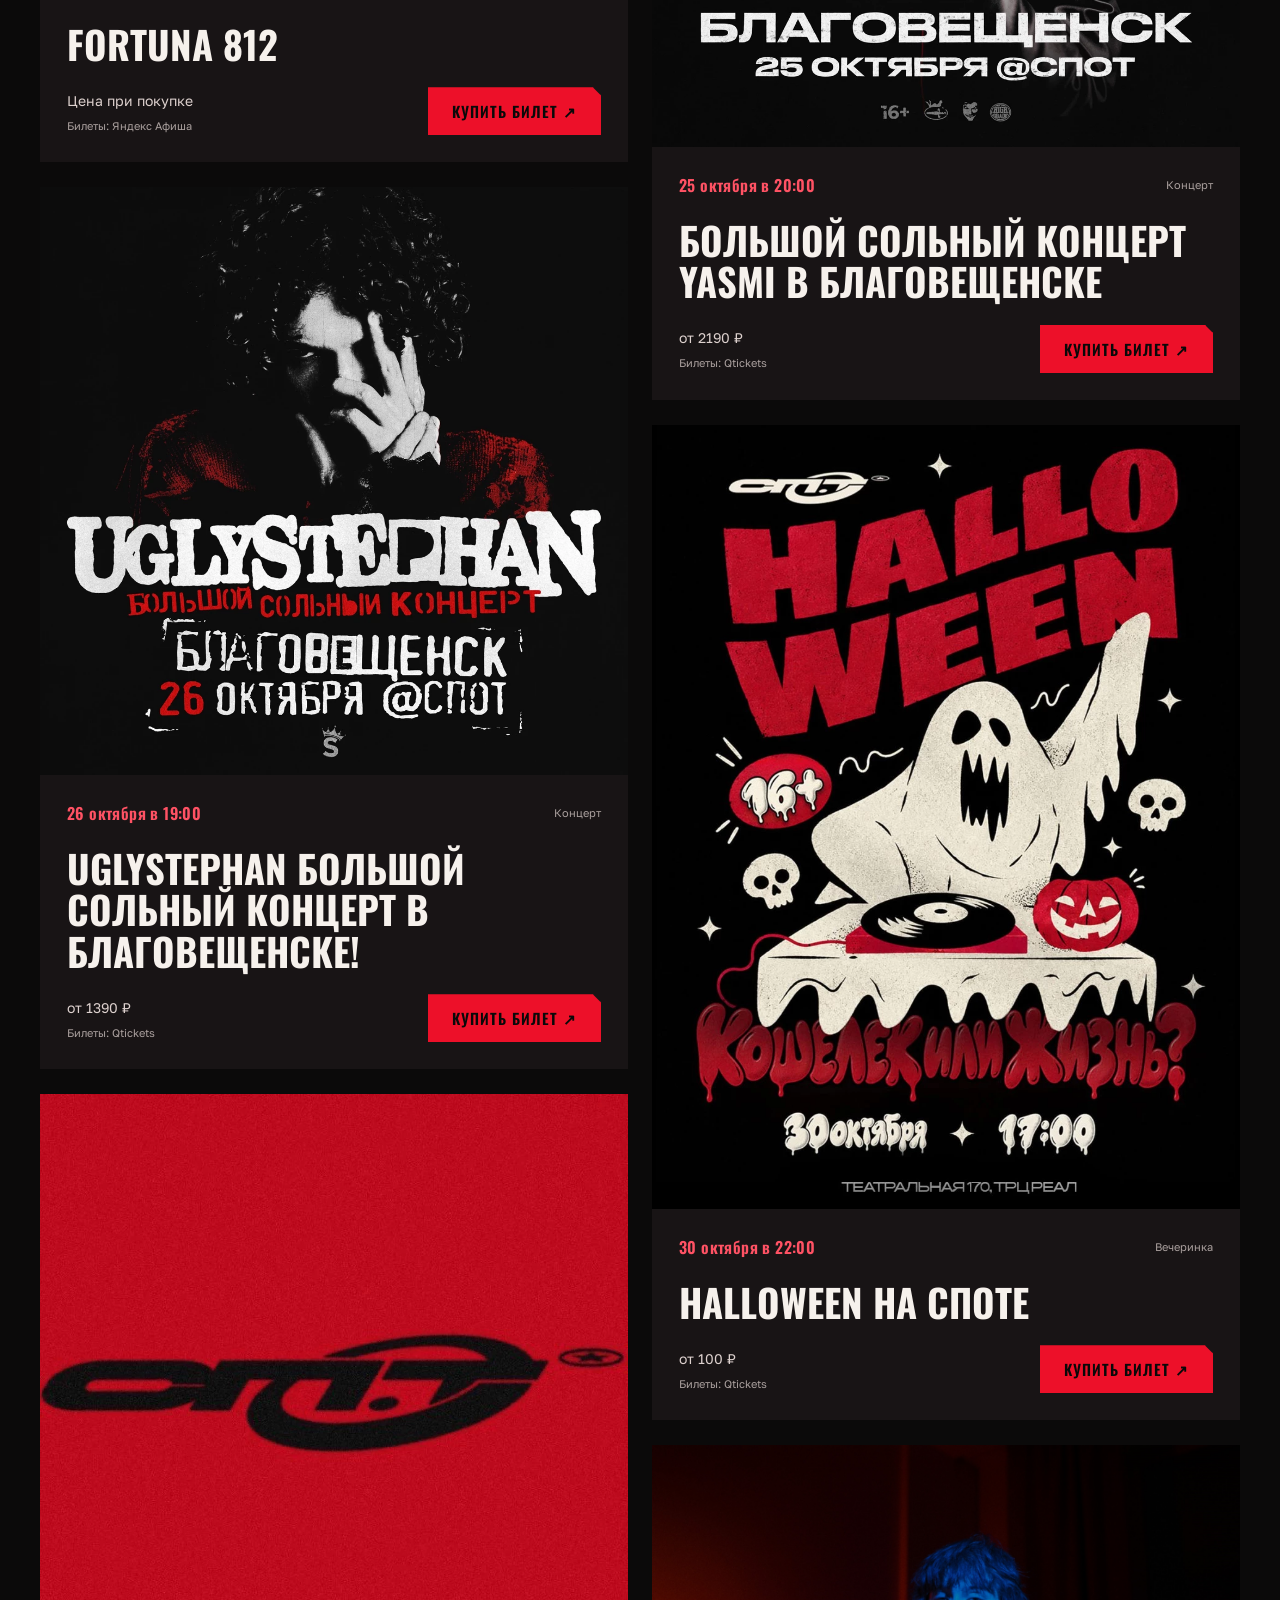
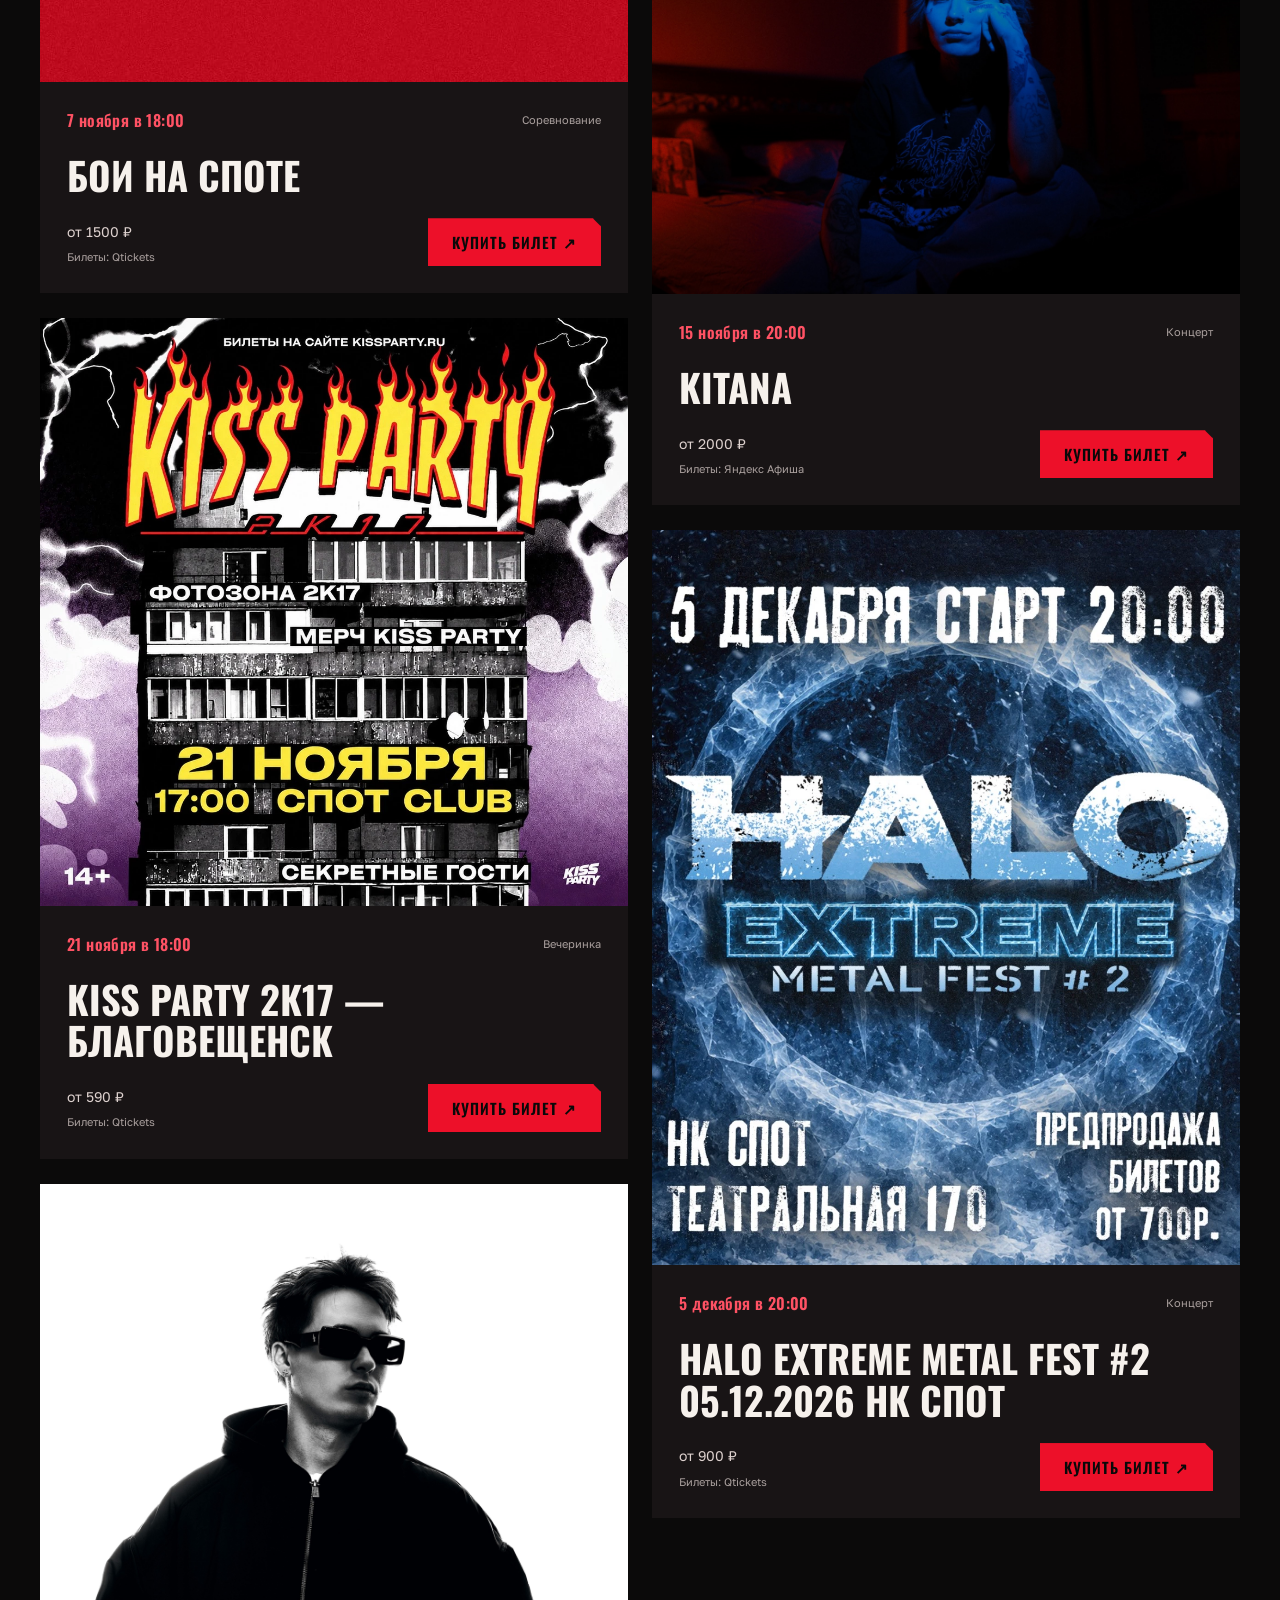
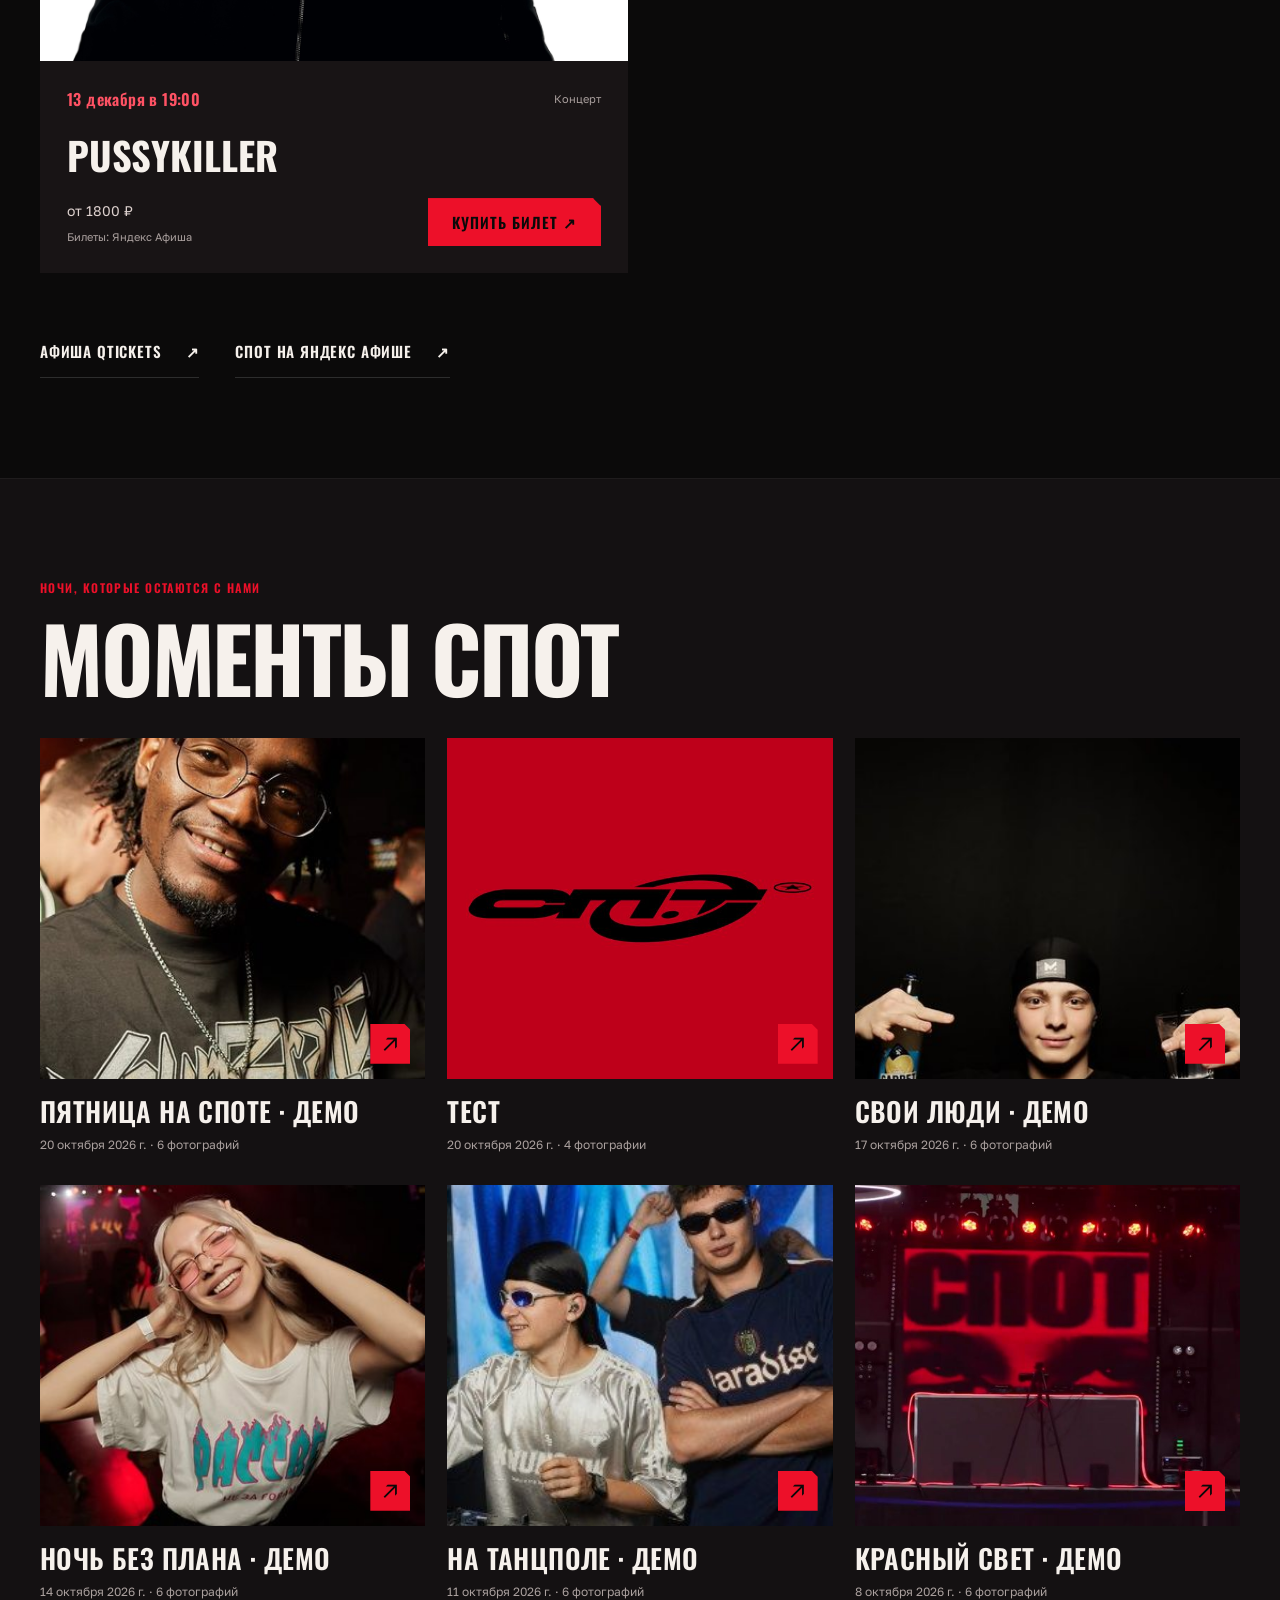
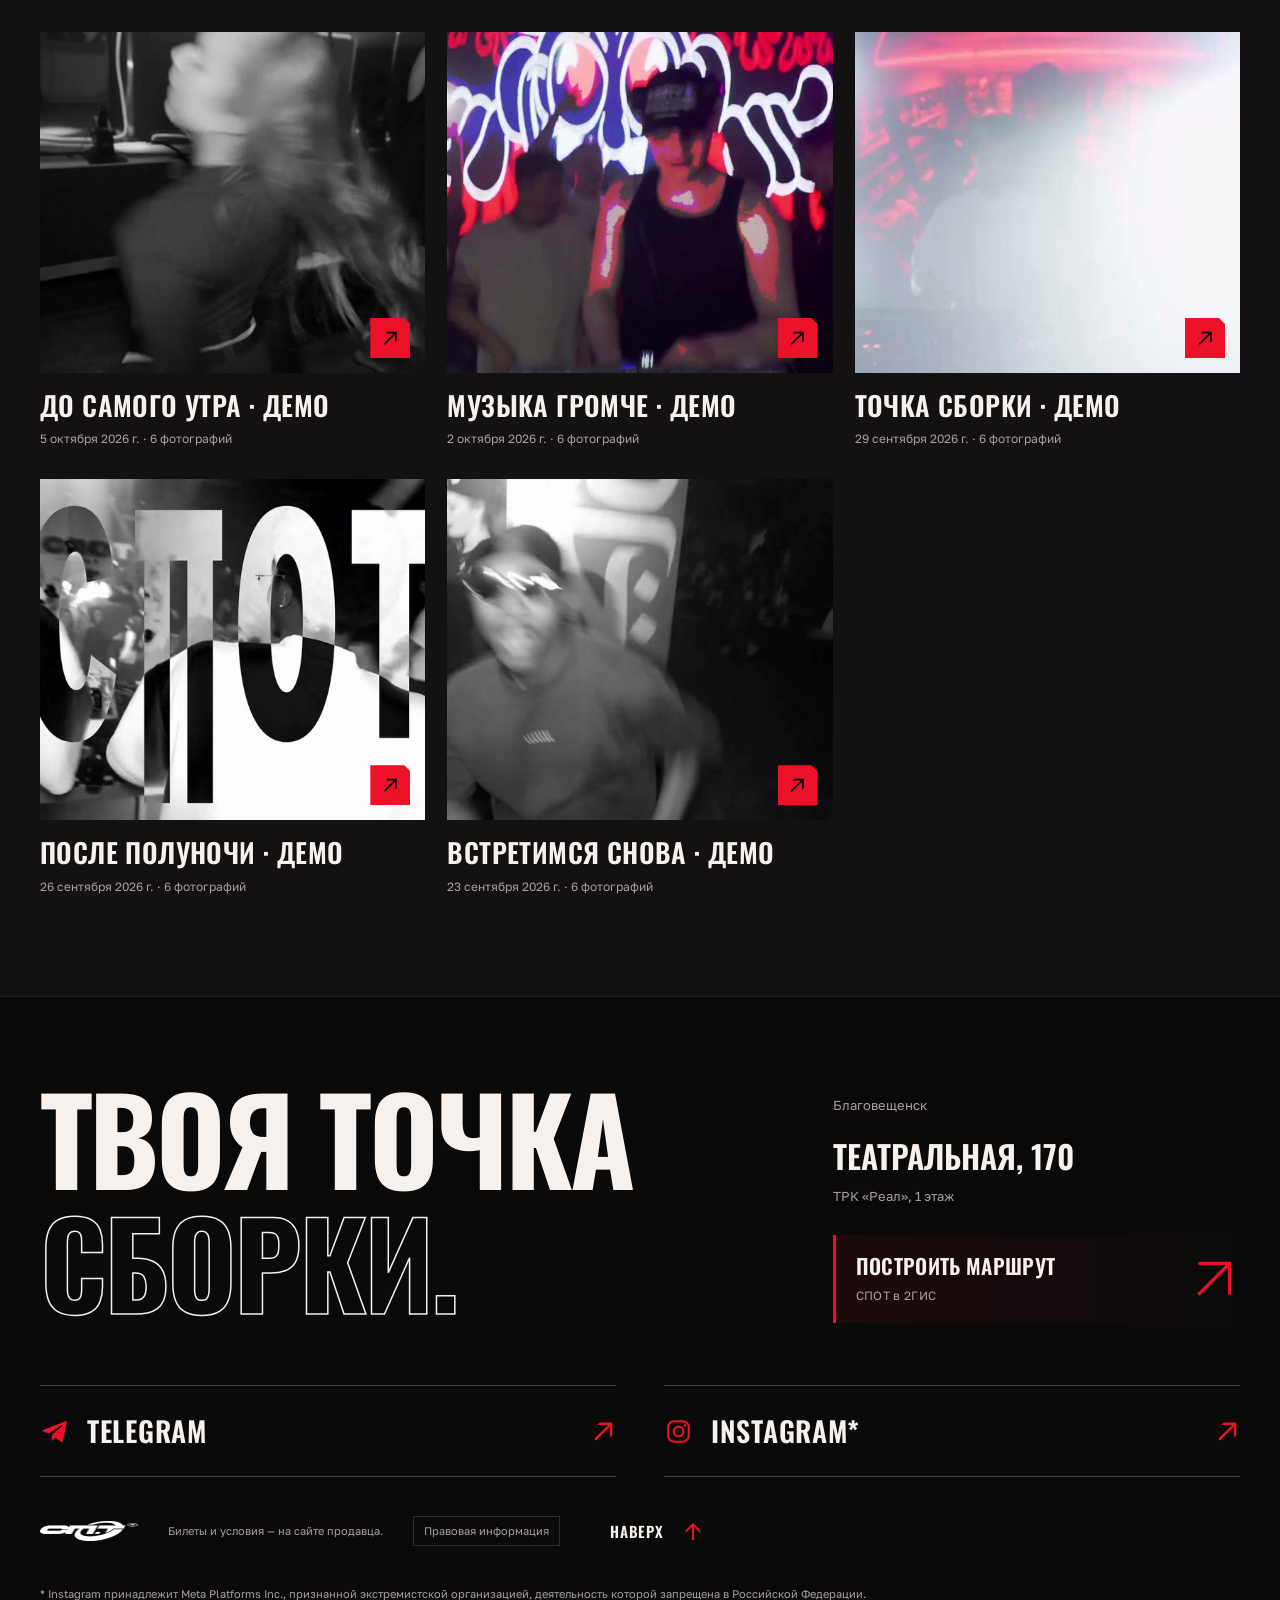
==== commit 322e2aaf: "Add accurate Instagram and Meta notice to the homepage footer" ====
--- a/public-preview/index.html
+++ b/public-preview/index.html
@@ -36,7 +36,7 @@
       <header class="header wrap">
         <a class="brand" href="#" aria-label="СПОТ — на главную"><img src="assets/лого спот.png" alt="СПОТ" width="6327" height="1258"></a>
         <nav aria-label="Главная навигация"><a href="#events">Афиша</a><a href="#moments">Моменты</a><a href="#place">Контакты</a></nav>
-        <div class="header-socials"><a class="social-link social-chip" href="https://www.instagram.com/spot.blg/" target="_blank" rel="noreferrer" aria-label="Instagram СПОТ — открыть в новой вкладке"><svg class="social-icon" viewBox="0 0 24 24" fill="none" aria-hidden="true" focusable="false"><rect x="3.5" y="3.5" width="17" height="17" rx="5" stroke="currentColor" stroke-width="1.8"/><circle cx="12" cy="12" r="4" stroke="currentColor" stroke-width="1.8"/><circle cx="17.3" cy="6.8" r="1.1" fill="currentColor"/></svg><span class="social-name">Instagram*</span><span class="social-arrow" aria-hidden="true">↗</span></a><a class="social-link social-chip" href="https://t.me/spotblg" target="_blank" rel="noreferrer" aria-label="Telegram СПОТ — открыть в новой вкладке"><svg class="social-icon" viewBox="0 0 24 24" aria-hidden="true" focusable="false"><path fill="currentColor" d="M20.6 3.8 2.9 10.6c-1.2.5-1.2 1.2-.2 1.5l4.6 1.5 10.6-6.7c.5-.3 1-.1.6.3l-8.6 7.7-.3 4.7c.5 0 .7-.2 1-.5l2.2-2.1 4.6 3.4c.9.5 1.5.2 1.7-.9l3-14.5c.3-1.4-.5-2-1.5-1.4Z"/></svg><span class="social-name">Telegram</span><span class="social-arrow" aria-hidden="true">↗</span></a></div>
+        <div class="header-socials"><a class="social-link social-chip" href="https://www.instagram.com/spot.blg/" aria-describedby="instagram-disclaimer" target="_blank" rel="noreferrer" aria-label="Instagram СПОТ — открыть в новой вкладке"><svg class="social-icon" viewBox="0 0 24 24" fill="none" aria-hidden="true" focusable="false"><rect x="3.5" y="3.5" width="17" height="17" rx="5" stroke="currentColor" stroke-width="1.8"/><circle cx="12" cy="12" r="4" stroke="currentColor" stroke-width="1.8"/><circle cx="17.3" cy="6.8" r="1.1" fill="currentColor"/></svg><span class="social-name">Instagram*</span><span class="social-arrow" aria-hidden="true">↗</span></a><a class="social-link social-chip" href="https://t.me/spotblg" target="_blank" rel="noreferrer" aria-label="Telegram СПОТ — открыть в новой вкладке"><svg class="social-icon" viewBox="0 0 24 24" aria-hidden="true" focusable="false"><path fill="currentColor" d="M20.6 3.8 2.9 10.6c-1.2.5-1.2 1.2-.2 1.5l4.6 1.5 10.6-6.7c.5-.3 1-.1.6.3l-8.6 7.7-.3 4.7c.5 0 .7-.2 1-.5l2.2-2.1 4.6 3.4c.9.5 1.5.2 1.7-.9l3-14.5c.3-1.4-.5-2-1.5-1.4Z"/></svg><span class="social-name">Telegram</span><span class="social-arrow" aria-hidden="true">↗</span></a></div>
       </header>
       <div class="hero-center wrap"><span class="hero-city">Благовещенск</span><h1><img class="hero-logo" src="assets/лого спот.png" alt="СПОТ" width="6327" height="1258"></h1></div>
       <div class="hero-bottom wrap"><div><p class="hero-motto">На СПОТе много силы.</p></div><div class="hero-controls"><a class="button primary ticket-button" href="#events" aria-label="Смотреть афишу"><span class="ticket-label">Смотреть афишу</span><span class="ticket-stub" aria-hidden="true"><svg viewBox="0 0 28 28" fill="none"><path d="M6 6h16v16M22 6 6 22" stroke="currentColor" stroke-width="2"/></svg><span class="ticket-barcode"></span></span></a><button class="video-toggle" type="button" aria-label="Приостановить видео" aria-pressed="false"><span aria-hidden="true">Ⅱ</span></button></div></div>
@@ -63,8 +63,9 @@
           <a class="footer-route" href="https://2gis.ru/blagoveshensk/firm/70000001110675808" target="_blank" rel="noreferrer" aria-label="Построить маршрут в 2ГИС"><span>Построить маршрут<small>СПОТ в 2ГИС</small></span><svg viewBox="0 0 40 40" fill="none" aria-hidden="true"><path d="M8 8h24v24M32 8 8 32" stroke="currentColor" stroke-width="2.5"/></svg></a>
         </div>
       </div>
-      <div class="footer-socials"><a class="social-link social-chip" href="https://t.me/spotblg" target="_blank" rel="noreferrer" aria-label="Telegram СПОТ — открыть в новой вкладке"><svg class="social-icon" viewBox="0 0 24 24" aria-hidden="true" focusable="false"><path fill="currentColor" d="M20.6 3.8 2.9 10.6c-1.2.5-1.2 1.2-.2 1.5l4.6 1.5 10.6-6.7c.5-.3 1-.1.6.3l-8.6 7.7-.3 4.7c.5 0 .7-.2 1-.5l2.2-2.1 4.6 3.4c.9.5 1.5.2 1.7-.9l3-14.5c.3-1.4-.5-2-1.5-1.4Z"/></svg><span class="social-name">Telegram</span><span class="social-arrow" aria-hidden="true">↗</span></a><a class="social-link social-chip" href="https://www.instagram.com/spot.blg/" target="_blank" rel="noreferrer" aria-label="Instagram СПОТ — открыть в новой вкладке"><svg class="social-icon" viewBox="0 0 24 24" fill="none" aria-hidden="true" focusable="false"><rect x="3.5" y="3.5" width="17" height="17" rx="5" stroke="currentColor" stroke-width="1.8"/><circle cx="12" cy="12" r="4" stroke="currentColor" stroke-width="1.8"/><circle cx="17.3" cy="6.8" r="1.1" fill="currentColor"/></svg><span class="social-name">Instagram*</span><span class="social-arrow" aria-hidden="true">↗</span></a></div>
+      <div class="footer-socials"><a class="social-link social-chip" href="https://t.me/spotblg" target="_blank" rel="noreferrer" aria-label="Telegram СПОТ — открыть в новой вкладке"><svg class="social-icon" viewBox="0 0 24 24" aria-hidden="true" focusable="false"><path fill="currentColor" d="M20.6 3.8 2.9 10.6c-1.2.5-1.2 1.2-.2 1.5l4.6 1.5 10.6-6.7c.5-.3 1-.1.6.3l-8.6 7.7-.3 4.7c.5 0 .7-.2 1-.5l2.2-2.1 4.6 3.4c.9.5 1.5.2 1.7-.9l3-14.5c.3-1.4-.5-2-1.5-1.4Z"/></svg><span class="social-name">Telegram</span><span class="social-arrow" aria-hidden="true">↗</span></a><a class="social-link social-chip" href="https://www.instagram.com/spot.blg/" aria-describedby="instagram-disclaimer" target="_blank" rel="noreferrer" aria-label="Instagram СПОТ — открыть в новой вкладке"><svg class="social-icon" viewBox="0 0 24 24" fill="none" aria-hidden="true" focusable="false"><rect x="3.5" y="3.5" width="17" height="17" rx="5" stroke="currentColor" stroke-width="1.8"/><circle cx="12" cy="12" r="4" stroke="currentColor" stroke-width="1.8"/><circle cx="17.3" cy="6.8" r="1.1" fill="currentColor"/></svg><span class="social-name">Instagram*</span><span class="social-arrow" aria-hidden="true">↗</span></a></div>
       <div class="footer-bottom"><a class="brand" href="#" aria-label="СПОТ — на главную"><img src="assets/лого спот.png" alt="СПОТ" width="6327" height="1258" loading="lazy"></a><span>Билеты и условия — на сайте продавца.</span><a class="footer-legal" href="legal.html" target="_blank" rel="noopener noreferrer">Правовая информация</a><a href="#" class="footer-top">Наверх <span aria-hidden="true">↑</span></a></div>
+      <p class="footer-disclaimer" id="instagram-disclaimer">* Instagram принадлежит Meta Platforms Inc., признанной экстремистской организацией, деятельность которой запрещена в Российской Федерации.</p>
     </div>
   </footer>
   <dialog id="album-dialog" class="album-dialog" aria-labelledby="album-title">
--- a/public-preview/styles.css
+++ b/public-preview/styles.css
@@ -190,3 +190,6 @@
 
 .footer-legal{display:inline-flex;align-items:center;justify-content:center;min-height:30px;padding:5px 10px;border:1px solid var(--line);font:inherit;font-size:11px;line-height:1.4;color:var(--muted);text-decoration:none;white-space:nowrap;transition:color .2s,border-color .2s}.footer-legal:hover,.footer-legal:focus-visible{color:var(--text);border-color:var(--red)}
 @media(max-width:600px){.footer-legal{grid-column:1;justify-self:start;font-size:10px;margin-top:3px}}
+
+.footer-disclaimer{margin:0;padding:0 0 26px;max-width:960px;font-size:11px;line-height:1.7;color:var(--muted)}
+@media(max-width:600px){.footer-disclaimer{font-size:10px;line-height:1.7;padding-bottom:22px}}
